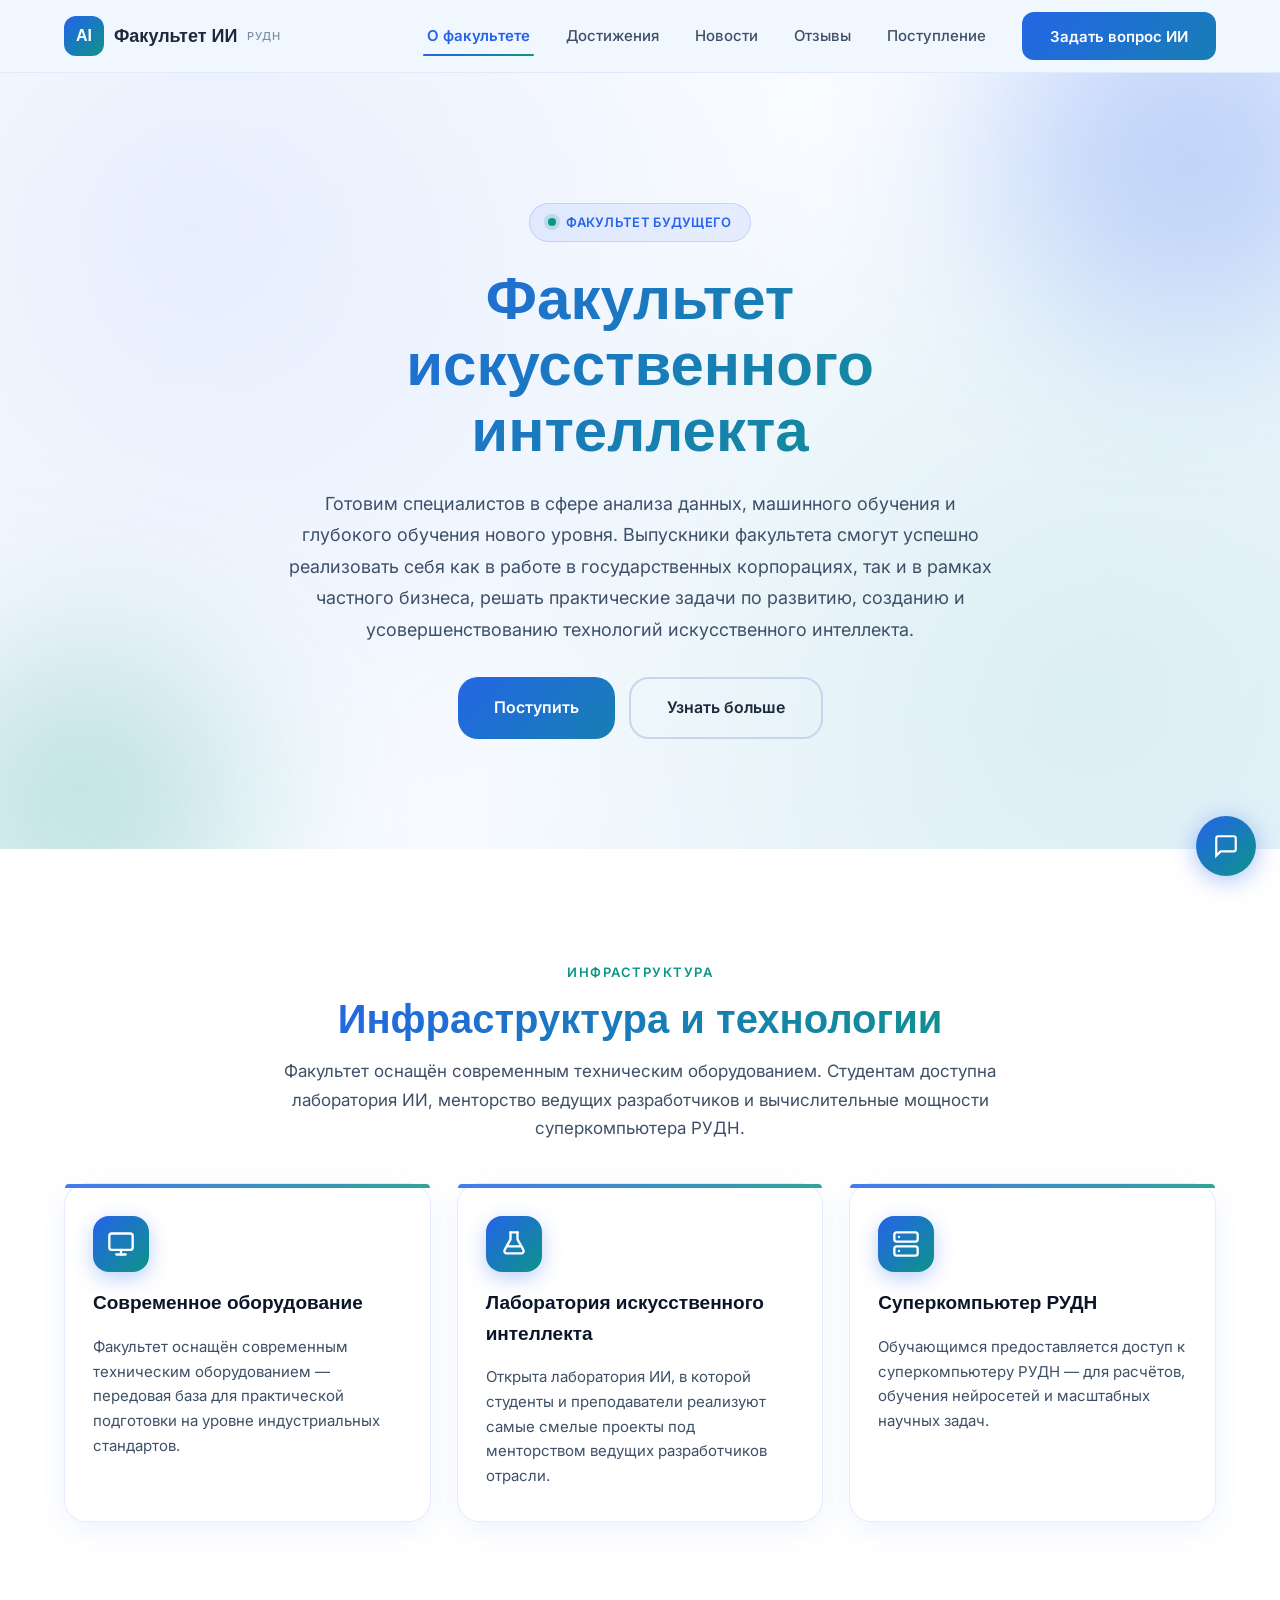
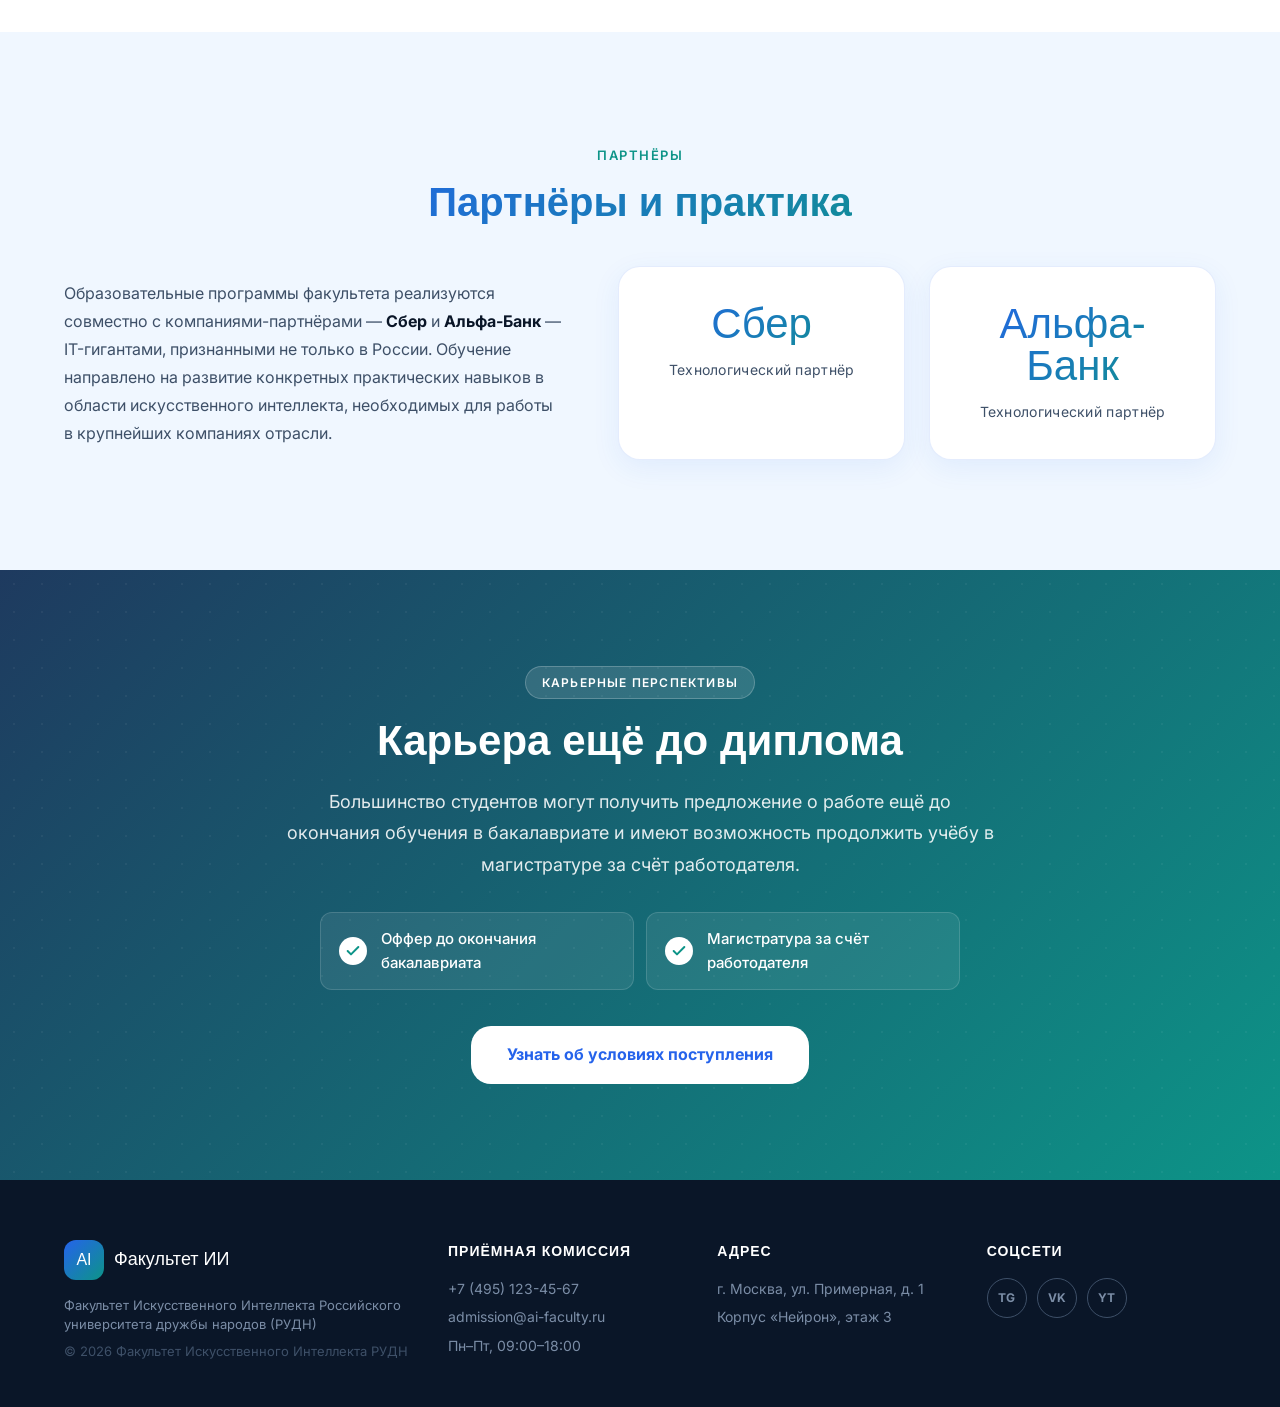
==== about.html @ ecd39c77 "Add news navigation tab and RUDN university branding - Add "Новости" link to desktop nav and mobile " ====
<!DOCTYPE html>
<html lang="ru">
<head>
  <meta charset="UTF-8">
  <meta name="viewport" content="width=device-width, initial-scale=1.0">
  <title>О факультете — Факультет ИИ</title>
  <meta name="description" content="Факультет искусственного интеллекта: анализ данных, машинное обучение, лаборатория ИИ, суперкомпьютер РУДН и партнёры — Сбер, Альфа-Банк.">

  <link rel="preconnect" href="https://fonts.googleapis.com">
  <link rel="preconnect" href="https://fonts.gstatic.com" crossorigin>
  <link href="https://fonts.googleapis.com/css2?family=Inter:wght@400;500;600;700&display=swap" rel="stylesheet">
  <link rel="stylesheet" href="style.css">

  <!--
    ==========================================================
    СТИЛИ СТРАНИЦЫ "О ФАКУЛЬТЕТЕ"
    ----------------------------------------------------------
    Все настройки используют CSS-переменные из :root в style.css,
    поэтому цветовую палитру легко изменить в одном месте.
    Подход — Mobile First: базовые стили под телефон,
    далее наращивание layout через @media (min-width: ...).
    ==========================================================
  -->
  <style>
    /* Локальные переменные страницы (наследуются от глобальных) */
    .about-page {
      --about-radius: 22px;
      --about-card-bg: rgba(255, 255, 255, 0.78);
      --about-card-border: rgba(37, 99, 235, 0.12);
      --about-card-shadow: 0 8px 28px rgba(37, 99, 235, 0.08);
      --about-card-shadow-hover: 0 18px 48px rgba(37, 99, 235, 0.18);
    }

    /* ============== 1. HERO ============== */
    .about-hero {
      position: relative;
      overflow: hidden;
      padding: 72px 0 64px;
      background:
        radial-gradient(circle at 15% 20%, rgba(37, 99, 235, 0.10), transparent 50%),
        radial-gradient(circle at 85% 80%, rgba(13, 148, 136, 0.10), transparent 50%),
        linear-gradient(135deg, var(--white) 0%, var(--gray-50) 100%);
    }

    .about-hero__inner {
      position: relative;
      z-index: 2;
      max-width: 820px;
      margin: 0 auto;
      text-align: center;
    }

    /* Декоративный «бейдж» над заголовком */
    .about-hero__badge {
      display: inline-flex;
      align-items: center;
      gap: 10px;
      padding: 8px 18px;
      margin-bottom: 24px;
      background: rgba(37, 99, 235, 0.08);
      border: 1px solid rgba(37, 99, 235, 0.18);
      border-radius: 999px;
      color: var(--red);
      font-size: 13px;
      font-weight: 600;
      letter-spacing: 0.3px;
      text-transform: uppercase;
    }

    .about-hero__badge::before {
      content: '';
      width: 8px;
      height: 8px;
      border-radius: 50%;
      background: var(--accent-teal);
      box-shadow: 0 0 0 4px rgba(13, 148, 136, 0.18);
      animation: pulse 2.4s ease-in-out infinite;
    }

    @keyframes pulse {
      0%, 100% { transform: scale(1);   opacity: 1;   }
      50%      { transform: scale(0.7); opacity: 0.5; }
    }

    .about-hero__title {
      font-family: var(--font-heading);
      font-size: clamp(32px, 6vw, 60px);
      line-height: 1.1;
      margin-bottom: 24px;
      background: linear-gradient(135deg, var(--red) 0%, var(--accent-teal) 100%);
      -webkit-background-clip: text;
      -webkit-text-fill-color: transparent;
      background-clip: text;
    }

    .about-hero__lead {
      font-size: clamp(15px, 2vw, 18px);
      line-height: 1.75;
      color: var(--gray-600);
      max-width: 720px;
      margin: 0 auto 32px;
    }

    .about-hero__actions {
      display: flex;
      flex-wrap: wrap;
      justify-content: center;
      gap: 14px;
    }

    /* Декоративные «блобы» */
    .about-hero__blob {
      position: absolute;
      border-radius: 50%;
      filter: blur(90px);
      opacity: 0.25;
      pointer-events: none;
      z-index: 1;
    }
    .about-hero__blob--1 {
      width: 380px; height: 380px;
      top: -120px; right: -100px;
      background: var(--red);
      animation: floatBlob 14s ease-in-out infinite;
    }
    .about-hero__blob--2 {
      width: 320px; height: 320px;
      bottom: -120px; left: -80px;
      background: var(--accent-teal);
      animation: floatBlob 18s ease-in-out infinite reverse;
    }

    @keyframes floatBlob {
      0%, 100% { transform: translate(0, 0)     scale(1); }
      50%      { transform: translate(30px, -20px) scale(1.1); }
    }

    /* ============== ОБЩИЕ ЗАГОЛОВКИ СЕКЦИЙ ============== */
    .about-section {
      padding: 64px 0;
    }

    .about-section--alt {
      background: var(--gray-50);
    }

    .about-section__head {
      max-width: 720px;
      margin: 0 auto 40px;
      text-align: center;
    }

    .about-section__eyebrow {
      display: inline-block;
      font-size: 13px;
      font-weight: 600;
      letter-spacing: 1.5px;
      text-transform: uppercase;
      color: var(--accent-teal);
      margin-bottom: 12px;
    }

    .about-section__title {
      font-family: var(--font-heading);
      font-size: clamp(26px, 4vw, 40px);
      line-height: 1.2;
      margin-bottom: 14px;
      background: linear-gradient(135deg, var(--red) 0%, var(--accent-teal) 100%);
      -webkit-background-clip: text;
      -webkit-text-fill-color: transparent;
      background-clip: text;
    }

    .about-section__intro {
      font-size: clamp(15px, 2vw, 17px);
      line-height: 1.7;
      color: var(--gray-600);
    }

    /* ============== 2. ИНФРАСТРУКТУРА И ТЕХНОЛОГИИ ============== */
    .infra-grid {
      display: grid;
      grid-template-columns: 1fr;
      gap: 18px;
    }

    .infra-card {
      position: relative;
      display: flex;
      flex-direction: column;
      gap: 16px;
      padding: 28px 24px;
      background: var(--about-card-bg);
      backdrop-filter: blur(14px);
      -webkit-backdrop-filter: blur(14px);
      border: 1px solid var(--about-card-border);
      border-radius: var(--about-radius);
      box-shadow: var(--about-card-shadow);
      transition: transform var(--transition),
                  box-shadow var(--transition),
                  border-color var(--transition);
    }

    /* Аккуратная градиентная полоса сверху */
    .infra-card::before {
      content: '';
      position: absolute;
      top: 0; left: 0; right: 0;
      height: 4px;
      border-radius: var(--about-radius) var(--about-radius) 0 0;
      background: linear-gradient(90deg, var(--red), var(--accent-teal));
      opacity: 0.85;
    }

    .infra-card:hover {
      transform: translateY(-6px);
      box-shadow: var(--about-card-shadow-hover);
      border-color: rgba(37, 99, 235, 0.25);
    }

    .infra-card__icon {
      width: 56px;
      height: 56px;
      border-radius: 16px;
      background: linear-gradient(135deg, var(--red) 0%, var(--accent-teal) 100%);
      display: inline-flex;
      align-items: center;
      justify-content: center;
      box-shadow: 0 6px 20px rgba(37, 99, 235, 0.3);
    }

    .infra-card__icon svg {
      width: 28px;
      height: 28px;
      stroke: var(--white);
      fill: none;
      stroke-width: 2;
      stroke-linecap: round;
      stroke-linejoin: round;
    }

    .infra-card__title {
      font-family: var(--font-heading);
      font-size: 19px;
      color: var(--black);
      margin: 0;
    }

    .infra-card__text {
      font-size: 15px;
      color: var(--gray-600);
      line-height: 1.65;
      margin: 0;
    }

    /* ============== 3. ПАРТНЁРЫ И ПРАКТИКА ============== */
    .partners-wrap {
      display: grid;
      grid-template-columns: 1fr;
      gap: 28px;
      align-items: stretch;
    }

    .partners-text {
      font-size: 16px;
      line-height: 1.75;
      color: var(--gray-600);
    }

    .partners-text strong {
      color: var(--black);
    }

    .partners-cards {
      display: grid;
      grid-template-columns: 1fr;
      gap: 18px;
    }

    .partner-card {
      position: relative;
      padding: 36px 28px;
      background: var(--white);
      border: 1px solid var(--about-card-border);
      border-radius: var(--about-radius);
      box-shadow: var(--about-card-shadow);
      text-align: center;
      overflow: hidden;
      transition: transform var(--transition),
                  box-shadow var(--transition),
                  border-color var(--transition);
    }

    .partner-card::after {
      content: '';
      position: absolute;
      inset: 0;
      background: linear-gradient(135deg, rgba(37, 99, 235, 0.06), rgba(13, 148, 136, 0.06));
      opacity: 0;
      transition: opacity var(--transition);
      pointer-events: none;
    }

    .partner-card:hover {
      transform: translateY(-6px);
      box-shadow: var(--about-card-shadow-hover);
      border-color: rgba(37, 99, 235, 0.25);
    }

    .partner-card:hover::after {
      opacity: 1;
    }

    .partner-card__logo {
      position: relative;
      z-index: 1;
      font-family: var(--font-heading);
      font-size: clamp(30px, 5vw, 42px);
      line-height: 1;
      margin-bottom: 14px;
      background: linear-gradient(135deg, var(--red) 0%, var(--accent-teal) 100%);
      -webkit-background-clip: text;
      -webkit-text-fill-color: transparent;
      background-clip: text;
    }

    .partner-card__caption {
      position: relative;
      z-index: 1;
      font-size: 14px;
      color: var(--gray-600);
      letter-spacing: 0.3px;
    }

    /* ============== 4. КАРЬЕРНЫЕ ПЕРСПЕКТИВЫ (CTA) ============== */
    .career-cta {
      position: relative;
      padding: 72px 0;
      background: linear-gradient(135deg, #1E3A5F 0%, #0D9488 100%);
      color: var(--white);
      overflow: hidden;
    }

    /* Сетка точек на фоне */
    .career-cta::before {
      content: '';
      position: absolute;
      inset: 0;
      background-image:
        radial-gradient(rgba(255, 255, 255, 0.08) 1.5px, transparent 1.5px);
      background-size: 28px 28px;
      pointer-events: none;
      opacity: 0.6;
    }

    .career-cta__inner {
      position: relative;
      z-index: 1;
      max-width: 760px;
      margin: 0 auto;
      text-align: center;
    }

    .career-cta__eyebrow {
      display: inline-block;
      padding: 6px 16px;
      margin-bottom: 18px;
      background: rgba(255, 255, 255, 0.12);
      border: 1px solid rgba(255, 255, 255, 0.22);
      border-radius: 999px;
      font-size: 12px;
      font-weight: 600;
      letter-spacing: 1.2px;
      text-transform: uppercase;
      color: var(--white);
    }

    .career-cta__title {
      font-family: var(--font-heading);
      font-size: clamp(26px, 4.5vw, 42px);
      line-height: 1.15;
      margin-bottom: 20px;
      color: var(--white);
    }

    .career-cta__text {
      font-size: clamp(15px, 2vw, 18px);
      line-height: 1.75;
      color: rgba(255, 255, 255, 0.88);
      margin-bottom: 32px;
    }

    .career-cta__highlights {
      display: grid;
      grid-template-columns: 1fr;
      gap: 12px;
      margin: 0 auto 36px;
      max-width: 520px;
      text-align: left;
    }

    .career-cta__item {
      display: flex;
      align-items: center;
      gap: 14px;
      padding: 14px 18px;
      background: rgba(255, 255, 255, 0.08);
      border: 1px solid rgba(255, 255, 255, 0.14);
      border-radius: var(--radius-sm);
      transition: background var(--transition), transform var(--transition);
    }

    .career-cta__item:hover {
      background: rgba(255, 255, 255, 0.14);
      transform: translateX(6px);
    }

    .career-cta__check {
      flex-shrink: 0;
      width: 28px;
      height: 28px;
      border-radius: 50%;
      background: var(--white);
      display: inline-flex;
      align-items: center;
      justify-content: center;
    }

    .career-cta__check svg {
      width: 16px;
      height: 16px;
      stroke: var(--accent-teal);
      fill: none;
      stroke-width: 3;
      stroke-linecap: round;
      stroke-linejoin: round;
    }

    .career-cta__item-text {
      font-size: 15px;
      font-weight: 500;
      color: var(--white);
    }

    /* =====================================================
       RESPONSIVE — MOBILE FIRST
       Брейкпоинты: 480 / 768 / 1024 / 1280
       ===================================================== */

    /* ---------- ≥ 480px ---------- */
    @media (min-width: 480px) {
      .about-hero {
        padding: 88px 0 72px;
      }
    }

    /* ---------- ≥ 768px (планшет) ---------- */
    @media (min-width: 768px) {
      .about-hero {
        padding: 110px 0 90px;
      }

      .about-section {
        padding: 88px 0;
      }

      .infra-grid {
        grid-template-columns: repeat(2, 1fr);
        gap: 22px;
      }

      .infra-card {
        padding: 32px 28px;
      }

      .partners-cards {
        grid-template-columns: repeat(2, 1fr);
        gap: 24px;
      }

      .career-cta {
        padding: 96px 0;
      }

      .career-cta__highlights {
        grid-template-columns: 1fr 1fr;
        max-width: 640px;
      }
    }

    /* ---------- ≥ 1024px (десктоп) ---------- */
    @media (min-width: 1024px) {
      .about-hero {
        padding: 130px 0 110px;
      }

      .about-section {
        padding: 110px 0;
      }

      /* На десктопе у инфраструктуры — 3 равные карточки в ряд */
      .infra-grid {
        grid-template-columns: repeat(3, 1fr);
        gap: 26px;
      }

      /* Партнёры: текст слева, карточки справа */
      .partners-wrap {
        grid-template-columns: 1fr 1.2fr;
        gap: 56px;
        align-items: center;
      }
    }
  </style>
</head>

<body class="about-page">

  <!-- ===== HEADER ===== -->
  <header class="header" id="header">
    <div class="container header__inner">
      <a href="index.html" class="header__logo">
        <span class="header__logo-icon">AI</span>
        <span class="header__logo-text">Факультет ИИ</span>
        <span class="header__logo-subtitle">РУДН</span>
      </a>

      <!-- Горизонтальное меню для десктопа (видно при ≥ 1024px) -->
      <nav class="header__nav" aria-label="Основная навигация">
        <ul class="header__nav-list">
          <li><a href="about.html" class="header__nav-link" aria-current="page">О факультете</a></li>
          <li><a href="achievements.html" class="header__nav-link">Достижения</a></li>
          <li><a href="news.html" class="header__nav-link">Новости</a></li>
          <li><a href="reviews.html" class="header__nav-link">Отзывы</a></li>
          <li><a href="admission.html" class="header__nav-link">Поступление</a></li>
        </ul>
      </nav>

      <button class="btn btn--primary header__cta" onclick="openChat()">Задать вопрос ИИ</button>

      <button class="header__burger" id="burger" aria-label="Открыть меню">
        <span></span><span></span><span></span>
      </button>
    </div>
  </header>

  <!-- ===== SIDEBAR ===== -->
  <div class="sidebar-overlay" id="sidebarOverlay"></div>
  <nav class="sidebar" id="sidebar" aria-label="Главное меню">
    <button class="sidebar__close" id="sidebarClose" aria-label="Закрыть меню">&times;</button>
    <ul class="sidebar__menu">
      <li>
        <a href="about.html" class="sidebar__link" aria-current="page">
          <svg class="sidebar__icon" viewBox="0 0 24 24" fill="none" stroke="currentColor" stroke-width="2" stroke-linecap="round" stroke-linejoin="round"><circle cx="12" cy="12" r="10"/><line x1="12" y1="16" x2="12" y2="12"/><line x1="12" y1="8" x2="12.01" y2="8"/></svg>
          О факультете
        </a>
      </li>
      <li>
        <a href="achievements.html" class="sidebar__link">
          <svg class="sidebar__icon" viewBox="0 0 24 24" fill="none" stroke="currentColor" stroke-width="2" stroke-linecap="round" stroke-linejoin="round"><path d="M6 9H4.5a2.5 2.5 0 0 1 0-5C7 4 7 7 7 7"/><path d="M18 9h1.5a2.5 2.5 0 0 0 0-5C17 4 17 7 17 7"/><path d="M4 22h16"/><path d="M10 22V8a5 5 0 0 1 4 0v14"/><path d="M8 9h8l1 13H7z"/></svg>
          Достижения
        </a>
      </li>
      <li>
        <a href="news.html" class="sidebar__link">
          <svg class="sidebar__icon" viewBox="0 0 24 24" fill="none" stroke="currentColor" stroke-width="2" stroke-linecap="round" stroke-linejoin="round"><path d="M4 22h16a2 2 0 0 0 2-2V4a2 2 0 0 0-2-2H8a2 2 0 0 0-2 2v16a2 2 0 0 1-2 2m0 0a2 2 0 0 1-2-2v-9c0-1.1.9-2 2-2h2"/><path d="M18 14h-8"/><path d="M15 18h-5"/><path d="M10 6h8v4h-8z"/></svg>
          Новости
        </a>
      </li>
      <li>
        <a href="reviews.html" class="sidebar__link">
          <svg class="sidebar__icon" viewBox="0 0 24 24" fill="none" stroke="currentColor" stroke-width="2" stroke-linecap="round" stroke-linejoin="round"><path d="M21 15a2 2 0 0 1-2 2H7l-4 4V5a2 2 0 0 1 2-2h14a2 2 0 0 1 2 2z"/></svg>
          Отзывы
        </a>
      </li>
      <li>
        <a href="admission.html" class="sidebar__link">
          <svg class="sidebar__icon" viewBox="0 0 24 24" fill="none" stroke="currentColor" stroke-width="2" stroke-linecap="round" stroke-linejoin="round"><path d="M22 11.08V12a10 10 0 1 1-5.93-9.14"/><polyline points="22 4 12 14.01 9 11.01"/></svg>
          Этапы поступления
        </a>
      </li>
    </ul>
  </nav>

  <main>

    <!-- ============================================== -->
    <!-- 1. HERO — ВВОДНЫЙ БЛОК                          -->
    <!-- ============================================== -->
    <section class="about-hero" aria-labelledby="about-hero-title">
      <span class="about-hero__blob about-hero__blob--1" aria-hidden="true"></span>
      <span class="about-hero__blob about-hero__blob--2" aria-hidden="true"></span>

      <div class="container about-hero__inner">
        <span class="about-hero__badge">Факультет будущего</span>

        <h1 class="about-hero__title" id="about-hero-title">
          Факультет искусственного интеллекта
        </h1>

        <p class="about-hero__lead">
          Готовим специалистов в сфере анализа данных, машинного обучения и
          глубокого обучения нового уровня. Выпускники факультета смогут успешно
          реализовать себя как в работе в государственных корпорациях, так и в
          рамках частного бизнеса, решать практические задачи по развитию,
          созданию и усовершенствованию технологий искусственного интеллекта.
        </p>

        <div class="about-hero__actions">
          <a href="admission.html" class="btn btn--primary btn--lg">Поступить</a>
          <a href="#infrastructure" class="btn btn--outline btn--lg">Узнать больше</a>
        </div>
      </div>
    </section>

    <!-- ============================================== -->
    <!-- 2. ИНФРАСТРУКТУРА И ТЕХНОЛОГИИ                  -->
    <!-- ============================================== -->
    <section class="about-section" id="infrastructure" aria-labelledby="infra-title">
      <div class="container">

        <header class="about-section__head">
          <span class="about-section__eyebrow">Инфраструктура</span>
          <h2 class="about-section__title" id="infra-title">
            Инфраструктура и технологии
          </h2>
          <p class="about-section__intro">
            Факультет оснащён современным техническим оборудованием.
            Студентам доступна лаборатория ИИ, менторство ведущих
            разработчиков и вычислительные мощности суперкомпьютера РУДН.
          </p>
        </header>

        <div class="infra-grid">

          <!-- Карточка 1 — Современное оборудование -->
          <article class="infra-card">
            <div class="infra-card__icon" aria-hidden="true">
              <svg viewBox="0 0 24 24">
                <rect x="2" y="3" width="20" height="14" rx="2" ry="2"/>
                <line x1="8" y1="21" x2="16" y2="21"/>
                <line x1="12" y1="17" x2="12" y2="21"/>
              </svg>
            </div>
            <h3 class="infra-card__title">Современное оборудование</h3>
            <p class="infra-card__text">
              Факультет оснащён современным техническим оборудованием —
              передовая база для практической подготовки на уровне
              индустриальных стандартов.
            </p>
          </article>

          <!-- Карточка 2 — Лаборатория ИИ -->
          <article class="infra-card">
            <div class="infra-card__icon" aria-hidden="true">
              <svg viewBox="0 0 24 24">
                <path d="M9 2v6l-5 9a2 2 0 0 0 2 3h12a2 2 0 0 0 2-3l-5-9V2"/>
                <line x1="9" y1="2" x2="15" y2="2"/>
                <line x1="7" y1="14" x2="17" y2="14"/>
              </svg>
            </div>
            <h3 class="infra-card__title">Лаборатория искусственного интеллекта</h3>
            <p class="infra-card__text">
              Открыта лаборатория ИИ, в которой студенты и преподаватели
              реализуют самые смелые проекты под менторством ведущих
              разработчиков отрасли.
            </p>
          </article>

          <!-- Карточка 3 — Суперкомпьютер РУДН -->
          <article class="infra-card">
            <div class="infra-card__icon" aria-hidden="true">
              <svg viewBox="0 0 24 24">
                <rect x="2" y="2" width="20" height="8" rx="2"/>
                <rect x="2" y="14" width="20" height="8" rx="2"/>
                <line x1="6" y1="6" x2="6.01" y2="6"/>
                <line x1="6" y1="18" x2="6.01" y2="18"/>
              </svg>
            </div>
            <h3 class="infra-card__title">Суперкомпьютер РУДН</h3>
            <p class="infra-card__text">
              Обучающимся предоставляется доступ к суперкомпьютеру РУДН — для
              расчётов, обучения нейросетей и масштабных научных задач.
            </p>
          </article>

        </div>
      </div>
    </section>

    <!-- ============================================== -->
    <!-- 3. ПАРТНЁРЫ И ПРАКТИКА                          -->
    <!-- ============================================== -->
    <section class="about-section about-section--alt" aria-labelledby="partners-title">
      <div class="container">

        <header class="about-section__head">
          <span class="about-section__eyebrow">Партнёры</span>
          <h2 class="about-section__title" id="partners-title">
            Партнёры и практика
          </h2>
        </header>

        <div class="partners-wrap">

          <div class="partners-text">
            <p>
              Образовательные программы факультета реализуются совместно с
              компаниями-партнёрами — <strong>Сбер</strong> и
              <strong>Альфа-Банк</strong> — IT-гигантами, признанными не только
              в России. Обучение направлено на развитие конкретных практических
              навыков в области искусственного интеллекта, необходимых для
              работы в крупнейших компаниях отрасли.
            </p>
          </div>

          <div class="partners-cards">

            <!-- Сбер -->
            <article class="partner-card">
              <div class="partner-card__logo">Сбер</div>
              <div class="partner-card__caption">Технологический партнёр</div>
            </article>

            <!-- Альфа-Банк -->
            <article class="partner-card">
              <div class="partner-card__logo">Альфа-Банк</div>
              <div class="partner-card__caption">Технологический партнёр</div>
            </article>

          </div>
        </div>
      </div>
    </section>

    <!-- ============================================== -->
    <!-- 4. КАРЬЕРНЫЕ ПЕРСПЕКТИВЫ (CTA)                  -->
    <!-- ============================================== -->
    <section class="career-cta" aria-labelledby="career-title">
      <div class="container career-cta__inner">

        <span class="career-cta__eyebrow">Карьерные перспективы</span>

        <h2 class="career-cta__title" id="career-title">
          Карьера ещё до диплома
        </h2>

        <p class="career-cta__text">
          Большинство студентов могут получить предложение о работе ещё до
          окончания обучения в бакалавриате и имеют возможность продолжить
          учёбу в магистратуре за счёт работодателя.
        </p>

        <ul class="career-cta__highlights" role="list">
          <li class="career-cta__item">
            <span class="career-cta__check" aria-hidden="true">
              <svg viewBox="0 0 24 24"><polyline points="20 6 9 17 4 12"/></svg>
            </span>
            <span class="career-cta__item-text">Оффер до окончания бакалавриата</span>
          </li>
          <li class="career-cta__item">
            <span class="career-cta__check" aria-hidden="true">
              <svg viewBox="0 0 24 24"><polyline points="20 6 9 17 4 12"/></svg>
            </span>
            <span class="career-cta__item-text">Магистратура за счёт работодателя</span>
          </li>
        </ul>

        <a href="admission.html" class="btn btn--white btn--lg">Узнать об условиях поступления</a>
      </div>
    </section>

  </main>

  <!-- ===== FOOTER ===== -->
  <footer class="footer">
    <div class="container footer__inner">
      <div class="footer__col">
        <div class="footer__brand">
          <span class="header__logo-icon">AI</span>
          <span class="header__logo-text">Факультет ИИ</span>
        </div>
        <p class="footer__university">Факультет Искусственного Интеллекта Российского университета дружбы народов (РУДН)</p>
        <p class="footer__copy">&copy; 2026 Факультет Искусственного Интеллекта РУДН</p>
      </div>

      <div class="footer__col">
        <h4 class="footer__heading">Приёмная комиссия</h4>
        <p>+7 (495) 123-45-67</p>
        <p>admission@ai-faculty.ru</p>
        <p>Пн–Пт, 09:00–18:00</p>
      </div>

      <div class="footer__col">
        <h4 class="footer__heading">Адрес</h4>
        <p>г. Москва, ул. Примерная, д. 1</p>
        <p>Корпус «Нейрон», этаж 3</p>
      </div>

      <div class="footer__col">
        <h4 class="footer__heading">Соцсети</h4>
        <div class="footer__socials">
          <a href="#" class="footer__social" aria-label="Telegram">TG</a>
          <a href="#" class="footer__social" aria-label="VKontakte">VK</a>
          <a href="#" class="footer__social" aria-label="YouTube">YT</a>
        </div>
      </div>
    </div>
  </footer>

  <!-- ===== CHAT WIDGET ===== -->
  <div class="chat-widget" id="chatWidget">
    <button class="chat-widget__toggle" id="chatToggle" aria-label="Открыть чат с ИИ-помощником">
      <svg class="chat-widget__icon" viewBox="0 0 24 24" fill="none" stroke="currentColor" stroke-width="2">
        <path d="M21 15a2 2 0 0 1-2 2H7l-4 4V5a2 2 0 0 1 2-2h14a2 2 0 0 1 2 2z"/>
      </svg>
      <svg class="chat-widget__close-icon" viewBox="0 0 24 24" fill="none" stroke="currentColor" stroke-width="2">
        <line x1="18" y1="6" x2="6" y2="18"/><line x1="6" y1="6" x2="18" y2="18"/>
      </svg>
    </button>

    <div class="chat-widget__window" id="chatWindow">
      <div class="chat-widget__header">
        <div class="chat-widget__status"></div>
        <span>Алиса — твой ИИ-помощник</span>
        <button class="chat-widget__close-btn" onclick="closeChat()" aria-label="Закрыть чат">&times;</button>
      </div>
      <div class="chat-widget__messages" id="chatMessages">
        <div class="chat-widget__msg chat-widget__msg--bot">
          Привет! 👋 Я Алиса, виртуальный помощник факультета ИИ.
          Задай мне любой вопрос о поступлении, программах или студенческой жизни!
        </div>
      </div>
      <div class="chat-widget__input-area">
        <input type="text" id="chatInput" class="chat-widget__input" placeholder="Напиши сообщение...">
        <button class="chat-widget__send" id="chatSend" aria-label="Отправить">
          <svg viewBox="0 0 24 24" fill="currentColor" width="20" height="20">
            <path d="M2.01 21L23 12 2.01 3 2 10l15 2-15 2z"/>
          </svg>
        </button>
      </div>
    </div>
  </div>

  <script src="script.js"></script>
</body>
</html>
---- style.css ----
/* ===== FONTS ===== */
@font-face {
  font-family: 'Actay Wide Bd';
  src: local('Actay Wide Bd'), local('ActayWide-Bold');
  font-weight: 700;
  font-style: normal;
  font-display: swap;
}

/* ===== VARIABLES ===== */
:root {
  --red: #2563EB;
  --red-dark: #1D4ED8;
  --red-light: #3B82F6;
  --accent-teal: #0D9488;
  --accent-teal-light: #14B8A6;
  --white: #FFFFFF;
  --gray-50: #F0F7FF;
  --gray-100: #E0EAFF;
  --gray-200: #C7D5ED;
  --gray-400: #7B8DA6;
  --gray-600: #3E5068;
  --gray-800: #1E293B;
  --black: #0A1628;

  --font-heading: 'Actay Wide Bd', 'Arial Black', sans-serif;
  --font-body: 'Inter', system-ui, -apple-system, sans-serif;

  --radius: 20px;
  --radius-sm: 12px;
  --shadow: 0 4px 24px rgba(37, 99, 235, 0.10);
  --shadow-lg: 0 12px 48px rgba(37, 99, 235, 0.15);
  --transition: 0.3s cubic-bezier(0.25, 0.46, 0.45, 0.94);
}

/* ===== RESET ===== */
*, *::before, *::after {
  margin: 0;
  padding: 0;
  box-sizing: border-box;
}

html {
  scroll-behavior: smooth;
  scroll-padding-top: 80px;
}

body {
  font-family: var(--font-body);
  font-size: 16px;
  line-height: 1.6;
  color: var(--gray-800);
  background: var(--white);
  -webkit-font-smoothing: antialiased;
}

a {
  text-decoration: none;
  color: inherit;
}

img {
  max-width: 100%;
  display: block;
}

button {
  cursor: pointer;
  border: none;
  background: none;
  font-family: inherit;
}

/* ===== CONTAINER =====
   Mobile-first: компактные отступы на телефоне,
   расширяются на больших экранах через медиа-запросы ниже */
.container {
  width: 100%;
  max-width: 1200px;
  margin: 0 auto;
  padding: 0 16px;
}

/* ===== BUTTONS =====
   Минимальная высота 48px для удобного нажатия пальцем
   (рекомендация WCAG/Material — touch target ≥ 44–48px) */
.btn {
  display: inline-flex;
  align-items: center;
  justify-content: center;
  font-family: var(--font-body);
  font-weight: 600;
  border-radius: var(--radius-sm);
  transition: var(--transition);
  white-space: nowrap;
  min-height: 48px;
  -webkit-tap-highlight-color: transparent;
}

.btn--primary {
  background: linear-gradient(135deg, var(--red) 0%, var(--accent-teal) 100%);
  color: var(--white);
  padding: 12px 28px;
  font-size: 15px;
  background-size: 200% 200%;
  background-position: 0% 50%;
}

.btn--primary:hover {
  background-position: 100% 50%;
  transform: translateY(-2px) scale(1.03);
  box-shadow: 0 6px 28px rgba(37, 99, 235, 0.45);
}

.btn--outline {
  background: transparent;
  color: var(--gray-800);
  border: 2px solid var(--gray-200);
  padding: 10px 28px;
  font-size: 15px;
}

.btn--outline:hover {
  border-color: var(--red);
  color: var(--red);
  transform: translateY(-2px) scale(1.03);
  box-shadow: 0 4px 20px rgba(37, 99, 235, 0.15);
}

.btn--white {
  background: var(--white);
  color: var(--red);
  padding: 12px 28px;
  font-size: 15px;
  font-weight: 700;
}

.btn--white:hover {
  transform: translateY(-2px) scale(1.05);
  box-shadow: 0 6px 28px rgba(255, 255, 255, 0.4);
}

.btn--lg {
  padding: 16px 36px;
  font-size: 16px;
  border-radius: var(--radius);
}

.btn--sm {
  padding: 10px 20px;
  font-size: 14px;
}

/* ===== HEADER ===== */
.header {
  position: sticky;
  top: 0;
  z-index: 1000;
  background: rgba(240, 247, 255, 0.95);
  backdrop-filter: blur(12px);
  border-bottom: 1px solid var(--gray-100);
}

.header__inner {
  display: flex;
  align-items: center;
  justify-content: space-between;
  height: 72px;
}

.header__logo {
  display: flex;
  align-items: center;
  gap: 10px;
  font-weight: 700;
  flex-shrink: 0;
}

.header__logo-icon {
  display: flex;
  align-items: center;
  justify-content: center;
  width: 40px;
  height: 40px;
  background: linear-gradient(135deg, var(--red) 0%, var(--accent-teal) 100%);
  color: var(--white);
  font-family: var(--font-heading);
  font-size: 16px;
  border-radius: var(--radius-sm);
}

.header__logo-text {
  font-family: var(--font-heading);
  font-size: 18px;
  color: var(--gray-800);
}

.header__logo-subtitle {
  font-size: 11px;
  font-weight: 500;
  color: var(--gray-400);
  letter-spacing: 0.5px;
  line-height: 1;
}

/* ===== HEADER NAV (горизонтальное меню для десктопа) =====
   На мобиле скрыто (показываем бургер).
   На десктопе появляется в строке через @media (min-width: 1024px) ниже */
.header__nav {
  display: none;
}

.header__nav-list {
  display: flex;
  align-items: center;
  gap: 28px;
  list-style: none;
}

.header__nav-link {
  position: relative;
  display: inline-flex;
  align-items: center;
  padding: 8px 4px;
  font-size: 15px;
  font-weight: 500;
  color: var(--gray-600);
  transition: color var(--transition);
}

/* Подчёркивание-индикатор */
.header__nav-link::after {
  content: '';
  position: absolute;
  left: 0;
  right: 0;
  bottom: 0;
  height: 2px;
  border-radius: 2px;
  background: linear-gradient(90deg, var(--red), var(--accent-teal));
  transform: scaleX(0);
  transform-origin: left;
  transition: transform var(--transition);
}

.header__nav-link:hover {
  color: var(--red);
}

.header__nav-link:hover::after,
.header__nav-link[aria-current="page"]::after {
  transform: scaleX(1);
}

.header__nav-link[aria-current="page"] {
  color: var(--red);
  font-weight: 600;
}

/* Бургер: 44×44 для удобного нажатия пальцем (только на мобиле/планшете) */
.header__burger {
  display: flex;
  flex-direction: column;
  justify-content: center;
  gap: 5px;
  width: 44px;
  height: 44px;
  padding: 10px 8px;
  order: 10;
}

.header__burger span {
  display: block;
  height: 2px;
  background: var(--gray-800);
  border-radius: 2px;
  transition: var(--transition);
}

.header__burger.is-active span:nth-child(1) {
  transform: rotate(45deg) translate(5px, 5px);
}

.header__burger.is-active span:nth-child(2) {
  opacity: 0;
}

.header__burger.is-active span:nth-child(3) {
  transform: rotate(-45deg) translate(5px, -5px);
}

/* ===== SIDEBAR ===== */
.sidebar-overlay {
  position: fixed;
  inset: 0;
  background: rgba(10, 22, 40, 0.6);
  z-index: 1100;
  opacity: 0;
  visibility: hidden;
  transition: opacity 0.3s ease, visibility 0.3s ease;
}

.sidebar-overlay.is-visible {
  opacity: 1;
  visibility: visible;
}

.sidebar {
  position: fixed;
  top: 0;
  left: 0;
  /* На мобильных — почти на всю ширину, но не больше 320px */
  width: min(85vw, 320px);
  height: 100%;
  background: rgba(10, 22, 40, 0.95);
  backdrop-filter: blur(20px);
  -webkit-backdrop-filter: blur(20px);
  z-index: 1200;
  transform: translateX(-100%);
  transition: transform 0.3s ease;
  display: flex;
  flex-direction: column;
  padding: 32px 24px;
}

.sidebar.is-open {
  transform: translateX(0);
}

.sidebar__close {
  align-self: flex-end;
  color: var(--gray-400);
  font-size: 32px;
  line-height: 1;
  transition: var(--transition);
  margin-bottom: 40px;
}

.sidebar__close:hover {
  color: var(--white);
}

.sidebar__menu {
  list-style: none;
  display: flex;
  flex-direction: column;
  gap: 8px;
}

.sidebar__link {
  display: flex;
  align-items: center;
  gap: 14px;
  padding: 14px 18px;
  border-radius: var(--radius-sm);
  color: var(--gray-200);
  font-size: 16px;
  font-weight: 500;
  transition: var(--transition);
  position: relative;
}

.sidebar__link::after {
  content: '';
  position: absolute;
  bottom: 0;
  left: 18px;
  right: 18px;
  height: 2px;
  background: var(--accent-teal);
  transform: scaleX(0);
  transition: transform 0.3s ease;
}

.sidebar__link:hover {
  color: var(--accent-teal-light);
  background: rgba(13, 148, 136, 0.1);
  box-shadow: 0 0 20px rgba(13, 148, 136, 0.08);
}

.sidebar__link:hover::after {
  transform: scaleX(1);
}

.sidebar__link:hover .sidebar__icon {
  stroke: var(--accent-teal-light);
}

.sidebar__icon {
  width: 22px;
  height: 22px;
  flex-shrink: 0;
  stroke: var(--gray-400);
  transition: var(--transition);
}

/* ===== HERO =====
   Mobile-first: компактный hero на телефоне,
   увеличиваем отступы на больших экранах */
.hero {
  position: relative;
  padding: 64px 0 56px;
  overflow: hidden;
  background: linear-gradient(135deg, var(--white) 0%, var(--gray-50) 50%, rgba(13, 148, 136, 0.05) 100%);
}

.hero__inner {
  position: relative;
  z-index: 1;
  text-align: center;
  max-width: 800px;
  margin: 0 auto;
}

.hero__title {
  font-family: var(--font-heading);
  font-size: clamp(40px, 7vw, 72px);
  line-height: 1.1;
  margin-bottom: 24px;
  background: linear-gradient(135deg, var(--red) 0%, var(--accent-teal) 100%);
  -webkit-background-clip: text;
  -webkit-text-fill-color: transparent;
  background-clip: text;
}

/* Animated gradient blobs */
.hero__blob {
  position: absolute;
  border-radius: 50%;
  filter: blur(80px);
  opacity: 0.18;
  pointer-events: none;
}

.hero__blob--1 {
  width: 500px;
  height: 500px;
  background: var(--red);
  top: -150px;
  right: -100px;
  animation: blobMove1 12s ease-in-out infinite;
}

.hero__blob--2 {
  width: 400px;
  height: 400px;
  background: var(--accent-teal);
  bottom: -120px;
  left: -100px;
  animation: blobMove2 10s ease-in-out infinite;
}

.hero__blob--3 {
  width: 300px;
  height: 300px;
  background: linear-gradient(135deg, var(--red-light), var(--accent-teal-light));
  top: 40%;
  left: 50%;
  transform: translate(-50%, -50%);
  animation: blobMove3 14s ease-in-out infinite;
}

@keyframes blobMove1 {
  0%, 100% { transform: translate(0, 0) scale(1); }
  33% { transform: translate(-40px, 30px) scale(1.1); }
  66% { transform: translate(20px, -20px) scale(0.95); }
}

@keyframes blobMove2 {
  0%, 100% { transform: translate(0, 0) scale(1); }
  33% { transform: translate(30px, -40px) scale(1.05); }
  66% { transform: translate(-20px, 20px) scale(1.1); }
}

@keyframes blobMove3 {
  0%, 100% { transform: translate(-50%, -50%) scale(1); }
  50% { transform: translate(-40%, -60%) scale(1.15); }
}

.hero__subtitle {
  font-size: clamp(16px, 2.5vw, 20px);
  color: var(--gray-600);
  max-width: 560px;
  margin: 0 auto 40px;
  line-height: 1.7;
}

.hero__actions {
  display: flex;
  gap: 16px;
  justify-content: center;
  flex-wrap: wrap;
}

/* Hero decorative circles */
.hero__decoration {
  position: absolute;
  top: 0;
  left: 0;
  width: 100%;
  height: 100%;
  pointer-events: none;
}

.hero__circle {
  position: absolute;
  border-radius: 50%;
  opacity: 0.07;
}

.hero__circle--1 {
  width: 400px;
  height: 400px;
  background: var(--red);
  top: -100px;
  right: -100px;
}

.hero__circle--2 {
  width: 250px;
  height: 250px;
  background: var(--accent-teal);
  bottom: -50px;
  left: -80px;
}

.hero__circle--3 {
  width: 150px;
  height: 150px;
  border: 3px solid var(--accent-teal-light);
  top: 50%;
  left: 10%;
  animation: float 6s ease-in-out infinite;
}

@keyframes float {
  0%, 100% { transform: translateY(0); }
  50% { transform: translateY(-20px); }
}

/* ===== SECTIONS =====
   Mobile-first: умеренные отступы, увеличиваем на десктопе */
.section {
  padding: 56px 0;
}

.section__title {
  font-family: var(--font-heading);
  font-size: clamp(28px, 4vw, 42px);
  text-align: center;
  margin-bottom: 12px;
  background: linear-gradient(135deg, var(--red) 0%, var(--accent-teal) 100%);
  -webkit-background-clip: text;
  -webkit-text-fill-color: transparent;
  background-clip: text;
}

.section__title--light {
  background: none;
  -webkit-background-clip: unset;
  -webkit-text-fill-color: var(--white);
  background-clip: unset;
  color: var(--white);
}

.section__subtitle {
  text-align: center;
  color: var(--gray-400);
  font-size: 18px;
  margin-bottom: 56px;
}

.section__subtitle--light {
  color: rgba(255, 255, 255, 0.75);
}

/* ===== CARDS (Achievements) =====
   Mobile-first: одна колонка по умолчанию,
   расширяется до 2 → 4 колонок на больших экранах */
.cards {
  display: grid;
  grid-template-columns: 1fr;
  gap: 16px;
}

.card {
  background: rgba(255, 255, 255, 0.6);
  backdrop-filter: blur(16px);
  -webkit-backdrop-filter: blur(16px);
  border: 1px solid rgba(255, 255, 255, 0.7);
  border-radius: var(--radius);
  padding: 36px 28px;
  text-align: center;
  transition: var(--transition);
  box-shadow: 0 4px 24px rgba(37, 99, 235, 0.06);
}

.card:hover {
  transform: translateY(-8px) scale(1.02);
  box-shadow: 0 16px 48px rgba(37, 99, 235, 0.18);
  border-color: rgba(37, 99, 235, 0.2);
}

.card__icon {
  font-size: 36px;
  margin-bottom: 16px;
}

.card__number {
  font-family: var(--font-heading);
  font-size: 36px;
  margin-bottom: 8px;
}

.card__text {
  font-size: 15px;
  color: var(--gray-600);
  line-height: 1.5;
}

/* ===== CARDS (Programs) =====
   Mobile-first: 1 колонка → 2 → 3 на планшете и десктопе */
.programs {
  background: var(--gray-50);
}

.cards--programs {
  grid-template-columns: 1fr;
}

.card--program {
  text-align: left;
  display: flex;
  flex-direction: column;
  gap: 16px;
  padding: 32px;
}

.card__badge {
  display: inline-block;
  background: rgba(37, 99, 235, 0.08);
  color: var(--red);
  font-size: 13px;
  font-weight: 600;
  padding: 4px 12px;
  border-radius: 20px;
  width: fit-content;
}

.card__heading {
  font-family: var(--font-heading);
  font-size: 20px;
  line-height: 1.3;
  color: var(--black);
}

.card__desc {
  font-size: 15px;
  color: var(--gray-600);
  line-height: 1.6;
  flex-grow: 1;
}

/* ===== REVIEWS =====
   Mobile-first: одна колонка → 2 → 3 на больших экранах */
.reviews__grid {
  display: grid;
  grid-template-columns: 1fr;
  gap: 16px;
}

.review {
  background: rgba(255, 255, 255, 0.6);
  backdrop-filter: blur(16px);
  -webkit-backdrop-filter: blur(16px);
  border: 1px solid rgba(255, 255, 255, 0.7);
  border-radius: var(--radius);
  padding: 32px;
  transition: var(--transition);
  box-shadow: 0 4px 24px rgba(37, 99, 235, 0.06);
}

.review:hover {
  box-shadow: 0 12px 40px rgba(37, 99, 235, 0.15);
  border-color: rgba(37, 99, 235, 0.2);
  transform: translateY(-4px);
}

.review__header {
  display: flex;
  align-items: center;
  gap: 14px;
  margin-bottom: 20px;
}

.review__avatar {
  width: 48px;
  height: 48px;
  border-radius: 50%;
  background: linear-gradient(135deg, var(--red) 0%, var(--accent-teal) 100%);
  color: var(--white);
  font-family: var(--font-heading);
  font-size: 16px;
  display: flex;
  align-items: center;
  justify-content: center;
  flex-shrink: 0;
}

.review__name {
  font-weight: 600;
  font-size: 16px;
  color: var(--black);
}

.review__role {
  font-size: 13px;
  color: var(--gray-400);
}

.review__text {
  font-size: 15px;
  color: var(--gray-600);
  line-height: 1.7;
  font-style: italic;
}

/* ===== APPLY CTA ===== */
.apply {
  background: linear-gradient(135deg, #1E3A5F, #0D9488);
  text-align: center;
}

.apply__inner {
  max-width: 640px;
  margin: 0 auto;
}

/* ===== FOOTER ===== */
.footer {
  background: var(--black);
  color: var(--gray-400);
  padding: 60px 0 40px;
  font-size: 14px;
}

/* Mobile-first: одна колонка, потом 2, потом 4 */
.footer__inner {
  display: grid;
  grid-template-columns: 1fr;
  gap: 32px;
}

.footer__brand {
  display: flex;
  align-items: center;
  gap: 10px;
  margin-bottom: 16px;
}

.footer__brand .header__logo-text {
  color: var(--white);
}

.footer__heading {
  font-family: var(--font-heading);
  font-size: 14px;
  color: var(--white);
  margin-bottom: 16px;
  text-transform: uppercase;
  letter-spacing: 1px;
}

.footer__col p {
  margin-bottom: 6px;
}

.footer__university {
  font-size: 13px;
  color: var(--gray-400);
  line-height: 1.5;
  margin-bottom: 8px;
}

.footer__copy {
  color: var(--gray-600);
  font-size: 13px;
}

.footer__socials {
  display: flex;
  gap: 10px;
}

.footer__social {
  width: 40px;
  height: 40px;
  border-radius: 50%;
  border: 1px solid var(--gray-600);
  display: flex;
  align-items: center;
  justify-content: center;
  font-size: 12px;
  font-weight: 700;
  color: var(--gray-400);
  transition: var(--transition);
}

.footer__social:hover {
  background: linear-gradient(135deg, var(--red), var(--accent-teal));
  border-color: transparent;
  color: var(--white);
  box-shadow: 0 4px 16px rgba(37, 99, 235, 0.35);
  transform: translateY(-2px);
}

/* ===== STUB PAGES ===== */
.stub-page {
  min-height: calc(100vh - 72px);
  display: flex;
  align-items: center;
  justify-content: center;
}

.stub-page__inner {
  text-align: center;
}

.stub-page__inner .btn {
  margin-top: 8px;
}

/* ===== SCROLL ANIMATIONS ===== */
.fade-up {
  opacity: 0;
  transform: translateY(40px);
  transition: opacity 0.7s ease, transform 0.7s ease;
}

.fade-up.is-visible {
  opacity: 1;
  transform: translateY(0);
}

/* Stagger delay for grid children */
.fade-up-delay-1 { transition-delay: 0.1s; }
.fade-up-delay-2 { transition-delay: 0.2s; }
.fade-up-delay-3 { transition-delay: 0.3s; }
.fade-up-delay-4 { transition-delay: 0.4s; }

/* ===== GRADIENT HEADING UTILITY ===== */
.card__number {
  background: linear-gradient(135deg, var(--red) 0%, var(--accent-teal) 100%);
  -webkit-background-clip: text;
  -webkit-text-fill-color: transparent;
  background-clip: text;
}

/* ===== CHAT WIDGET ===== */
.chat-widget {
  position: fixed;
  bottom: 24px;
  right: 24px;
  z-index: 9999;
}

.chat-widget__toggle {
  width: 60px;
  height: 60px;
  border-radius: 50%;
  background: linear-gradient(135deg, var(--red) 0%, var(--accent-teal) 100%);
  color: var(--white);
  display: flex;
  align-items: center;
  justify-content: center;
  box-shadow: 0 4px 24px rgba(37, 99, 235, 0.4);
  transition: var(--transition);
}

.chat-widget__toggle:hover {
  transform: scale(1.1);
  box-shadow: 0 8px 32px rgba(37, 99, 235, 0.55), 0 0 16px rgba(13, 148, 136, 0.3);
}

.chat-widget__icon,
.chat-widget__close-icon {
  width: 26px;
  height: 26px;
}

.chat-widget__close-icon {
  display: none;
}

.chat-widget.is-open .chat-widget__icon {
  display: none;
}

.chat-widget.is-open .chat-widget__close-icon {
  display: block;
}

.chat-widget__window {
  position: absolute;
  bottom: 76px;
  right: 0;
  width: 370px;
  height: 480px;
  background: rgba(255, 255, 255, 0.85);
  backdrop-filter: blur(20px);
  -webkit-backdrop-filter: blur(20px);
  border: 1px solid rgba(255, 255, 255, 0.7);
  border-radius: var(--radius);
  box-shadow: 0 16px 48px rgba(37, 99, 235, 0.18);
  display: flex;
  flex-direction: column;
  overflow: hidden;
  opacity: 0;
  visibility: hidden;
  transform: translateY(16px) scale(0.95);
  transition: var(--transition);
}

.chat-widget.is-open .chat-widget__window {
  opacity: 1;
  visibility: visible;
  transform: translateY(0) scale(1);
}

.chat-widget__header {
  background: linear-gradient(135deg, #1E3A5F, #0D9488);
  color: var(--white);
  padding: 16px 20px;
  font-weight: 600;
  font-size: 15px;
  display: flex;
  align-items: center;
  gap: 10px;
}

.chat-widget__status {
  width: 10px;
  height: 10px;
  border-radius: 50%;
  background: #4ADE80;
  flex-shrink: 0;
}

.chat-widget__close-btn {
  margin-left: auto;
  color: var(--white);
  font-size: 22px;
  line-height: 1;
  opacity: 0.8;
}

.chat-widget__close-btn:hover {
  opacity: 1;
}

.chat-widget__messages {
  flex-grow: 1;
  padding: 20px;
  overflow-y: auto;
  display: flex;
  flex-direction: column;
  gap: 12px;
}

.chat-widget__msg {
  max-width: 85%;
  padding: 12px 16px;
  border-radius: 12px;
  font-size: 14px;
  line-height: 1.5;
}

.chat-widget__msg--bot {
  background: var(--gray-100);
  color: var(--gray-800);
  align-self: flex-start;
  border-bottom-left-radius: 4px;
}

.chat-widget__msg--user {
  background: var(--red);
  color: var(--white);
  align-self: flex-end;
  border-bottom-right-radius: 4px;
}

.chat-widget__input-area {
  display: flex;
  padding: 12px 16px;
  border-top: 1px solid var(--gray-100);
  gap: 8px;
}

.chat-widget__input {
  flex-grow: 1;
  border: 1px solid var(--gray-200);
  border-radius: var(--radius-sm);
  padding: 10px 14px;
  font-size: 14px;
  font-family: var(--font-body);
  outline: none;
  transition: var(--transition);
}

.chat-widget__input:focus {
  border-color: var(--red);
}

.chat-widget__send {
  width: 42px;
  height: 42px;
  border-radius: var(--radius-sm);
  background: linear-gradient(135deg, var(--red) 0%, var(--accent-teal) 100%);
  color: var(--white);
  display: flex;
  align-items: center;
  justify-content: center;
  flex-shrink: 0;
  transition: var(--transition);
}

.chat-widget__send:hover {
  box-shadow: 0 4px 16px rgba(37, 99, 235, 0.35);
  transform: scale(1.05);
}

.chat-widget__send svg {
  width: 18px;
  height: 18px;
}

/* =====================================================================
   RESPONSIVE — MOBILE-FIRST
   ---------------------------------------------------------------------
   Базовые стили выше уже заточены под мобильные устройства.
   Здесь мы наращиваем layout/отступы по мере роста экрана.

   Брейкпоинты:
   - sm:  ≥  480px  — крупные смартфоны (landscape)
   - md:  ≥  768px  — планшеты
   - lg:  ≥ 1024px  — ноутбуки и десктопы
   - xl:  ≥ 1280px  — широкие десктопы
   ===================================================================== */

/* ---------- ≥ 480px : крупные смартфоны ---------- */
@media (min-width: 480px) {
  .container {
    padding: 0 20px;
  }

  /* На широких смартфонах уже можно показать 2 колонки достижений */
  .cards {
    grid-template-columns: repeat(2, 1fr);
    gap: 18px;
  }
}

/* ---------- ≥ 768px : планшеты ---------- */
@media (min-width: 768px) {
  .container {
    padding: 0 24px;
  }

  /* Hero и секции получают больше «воздуха» */
  .hero {
    padding: 96px 0 80px;
  }

  .section {
    padding: 80px 0;
  }

  /* Программы выходят в 2 колонки */
  .cards--programs {
    grid-template-columns: repeat(2, 1fr);
    gap: 22px;
  }

  /* Отзывы — 2 колонки */
  .reviews__grid {
    grid-template-columns: repeat(2, 1fr);
    gap: 22px;
  }

  /* Footer — 2 колонки */
  .footer__inner {
    grid-template-columns: repeat(2, 1fr);
    gap: 36px;
  }
}

/* ---------- ≥ 1024px : десктоп ---------- */
@media (min-width: 1024px) {
  /* На десктопе показываем горизонтальное меню в шапке
     и прячем бургер — это привычный UX-паттерн */
  .header__nav {
    display: block;
    margin-left: auto;
    margin-right: 32px;
  }

  .header__burger {
    display: none;
  }

  .hero {
    padding: 120px 0 100px;
  }

  .section {
    padding: 100px 0;
  }

  /* Полные сетки на десктопе */
  .cards {
    grid-template-columns: repeat(4, 1fr);
    gap: 24px;
  }

  .cards--programs {
    grid-template-columns: repeat(3, 1fr);
    gap: 24px;
  }

  .reviews__grid {
    grid-template-columns: repeat(3, 1fr);
    gap: 24px;
  }

  .footer__inner {
    grid-template-columns: 1.5fr 1fr 1fr 1fr;
    gap: 40px;
  }
}

/* ---------- Узкий смартфон: чат-виджет на всю ширину ---------- */
@media (max-width: 480px) {
  .chat-widget {
    bottom: 16px;
    right: 16px;
  }

  .chat-widget__window {
    width: calc(100vw - 32px);
    right: -8px;
    height: 70vh;
    max-height: 480px;
  }

  /* На очень узких экранах прячем CTA-кнопку из header,
     оставляем только бургер — это типичный mobile-паттерн */
  .header__cta {
    display: none;
  }
}

/* ---------- Доступность: уважаем reduce-motion ---------- */
@media (prefers-reduced-motion: reduce) {
  *,
  *::before,
  *::after {
    animation-duration: 0.01ms !important;
    animation-iteration-count: 1 !important;
    transition-duration: 0.01ms !important;
    scroll-behavior: auto !important;
  }
}
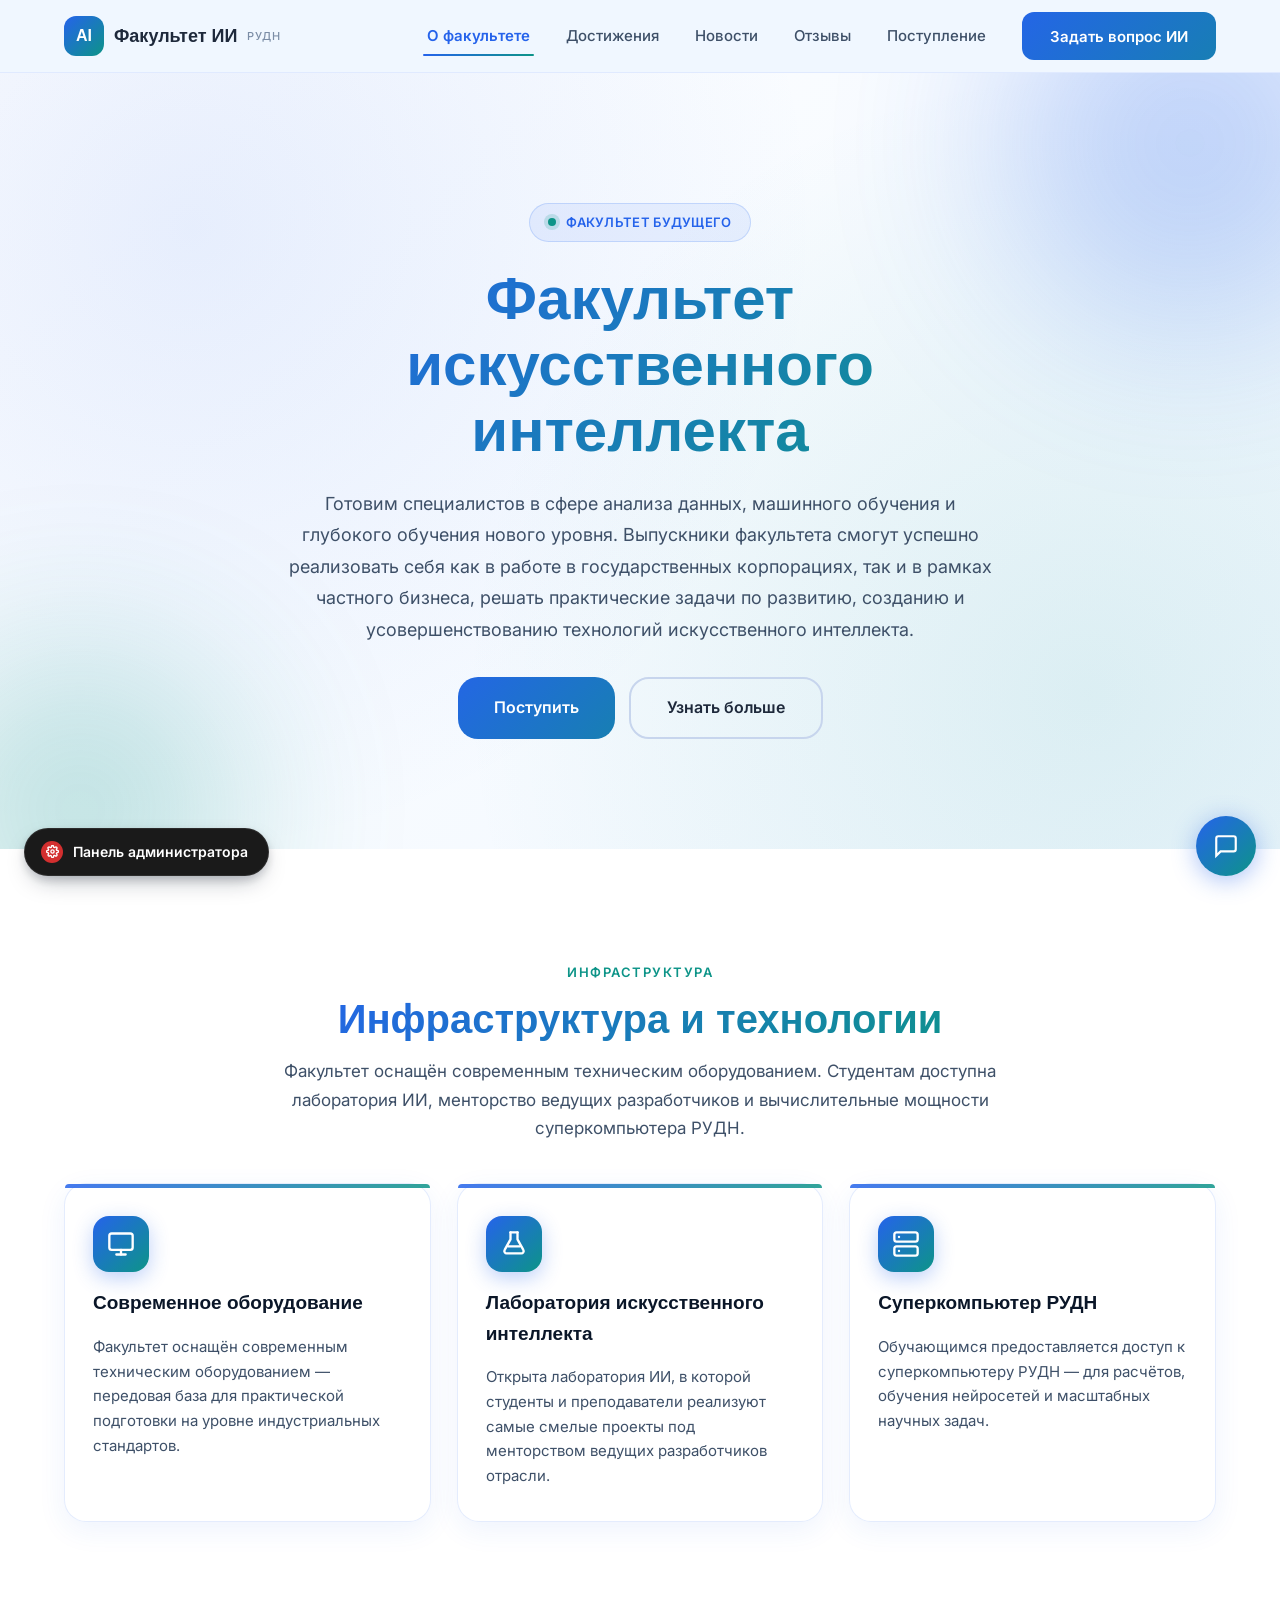
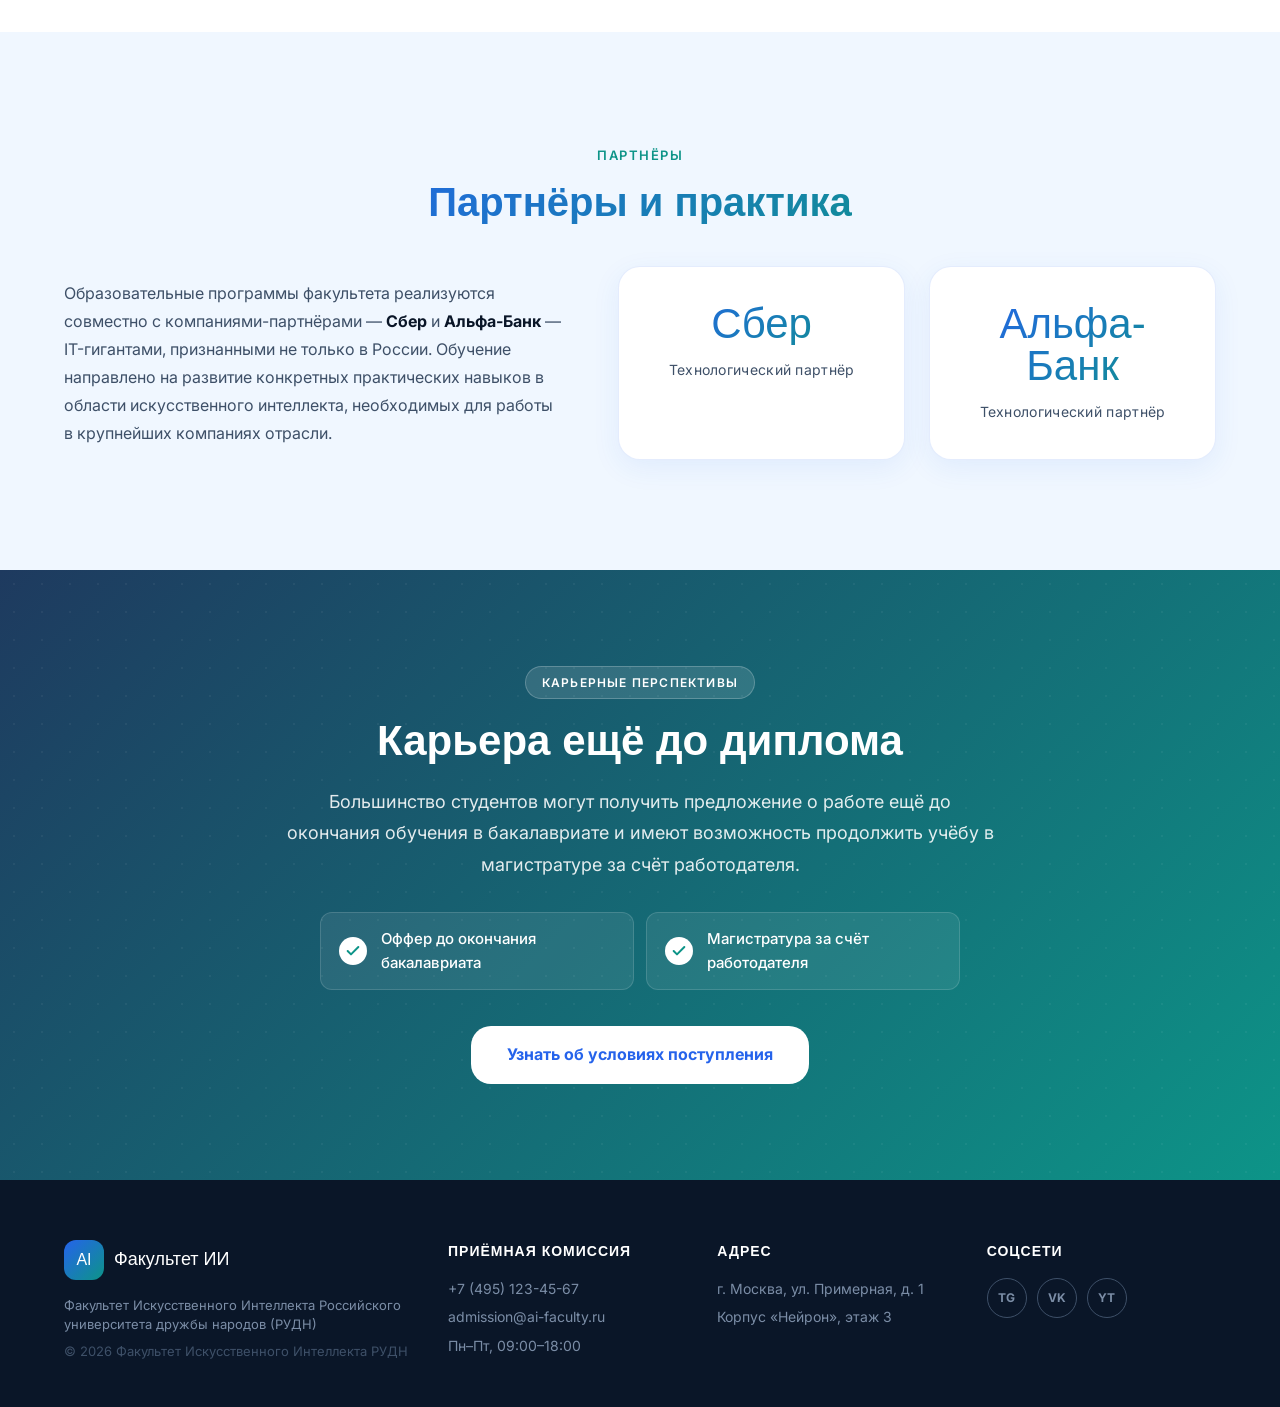
==== commit 511e078f: "Полное редактирование текста плашек через CMS В разделе «Страницы сайта» каждая плашка теперь развор" ====
--- a/about.html
+++ b/about.html
@@ -514,7 +514,7 @@
   </style>
 </head>
 
-<body class="about-page">
+<body class="about-page" data-page="about">
 
   <!-- ===== HEADER ===== -->
   <header class="header" id="header">
@@ -587,7 +587,7 @@
     <!-- ============================================== -->
     <!-- 1. HERO — ВВОДНЫЙ БЛОК                          -->
     <!-- ============================================== -->
-    <section class="about-hero" aria-labelledby="about-hero-title">
+    <section class="about-hero" aria-labelledby="about-hero-title" data-tile="about-hero">
       <span class="about-hero__blob about-hero__blob--1" aria-hidden="true"></span>
       <span class="about-hero__blob about-hero__blob--2" aria-hidden="true"></span>
 
@@ -616,7 +616,7 @@
     <!-- ============================================== -->
     <!-- 2. ИНФРАСТРУКТУРА И ТЕХНОЛОГИИ                  -->
     <!-- ============================================== -->
-    <section class="about-section" id="infrastructure" aria-labelledby="infra-title">
+    <section class="about-section" id="infrastructure" aria-labelledby="infra-title" data-tile="infrastructure-section">
       <div class="container">
 
         <header class="about-section__head">
@@ -634,7 +634,7 @@
         <div class="infra-grid">
 
           <!-- Карточка 1 — Современное оборудование -->
-          <article class="infra-card">
+          <article class="infra-card" data-tile="infra-card-1">
             <div class="infra-card__icon" aria-hidden="true">
               <svg viewBox="0 0 24 24">
                 <rect x="2" y="3" width="20" height="14" rx="2" ry="2"/>
@@ -651,7 +651,7 @@
           </article>
 
           <!-- Карточка 2 — Лаборатория ИИ -->
-          <article class="infra-card">
+          <article class="infra-card" data-tile="infra-card-2">
             <div class="infra-card__icon" aria-hidden="true">
               <svg viewBox="0 0 24 24">
                 <path d="M9 2v6l-5 9a2 2 0 0 0 2 3h12a2 2 0 0 0 2-3l-5-9V2"/>
@@ -668,7 +668,7 @@
           </article>
 
           <!-- Карточка 3 — Суперкомпьютер РУДН -->
-          <article class="infra-card">
+          <article class="infra-card" data-tile="infra-card-3">
             <div class="infra-card__icon" aria-hidden="true">
               <svg viewBox="0 0 24 24">
                 <rect x="2" y="2" width="20" height="8" rx="2"/>
@@ -691,7 +691,7 @@
     <!-- ============================================== -->
     <!-- 3. ПАРТНЁРЫ И ПРАКТИКА                          -->
     <!-- ============================================== -->
-    <section class="about-section about-section--alt" aria-labelledby="partners-title">
+    <section class="about-section about-section--alt" aria-labelledby="partners-title" data-tile="partners-section">
       <div class="container">
 
         <header class="about-section__head">
@@ -717,13 +717,13 @@
           <div class="partners-cards">
 
             <!-- Сбер -->
-            <article class="partner-card">
+            <article class="partner-card" data-tile="partner-sber">
               <div class="partner-card__logo">Сбер</div>
               <div class="partner-card__caption">Технологический партнёр</div>
             </article>
 
             <!-- Альфа-Банк -->
-            <article class="partner-card">
+            <article class="partner-card" data-tile="partner-alfa">
               <div class="partner-card__logo">Альфа-Банк</div>
               <div class="partner-card__caption">Технологический партнёр</div>
             </article>
@@ -736,7 +736,7 @@
     <!-- ============================================== -->
     <!-- 4. КАРЬЕРНЫЕ ПЕРСПЕКТИВЫ (CTA)                  -->
     <!-- ============================================== -->
-    <section class="career-cta" aria-labelledby="career-title">
+    <section class="career-cta" aria-labelledby="career-title" data-tile="career-cta">
       <div class="container career-cta__inner">
 
         <span class="career-cta__eyebrow">Карьерные перспективы</span>
@@ -842,6 +842,7 @@
     </div>
   </div>
 
+  <script src="tile-registry.js"></script>
   <script src="script.js"></script>
 </body>
 </html>
--- a/style.css
+++ b/style.css
@@ -1066,6 +1066,29 @@
     padding: 0 24px;
   }
 
+  /* Показываем компактное горизонтальное меню, прячем бургер и CTA */
+  .header__nav {
+    display: block;
+    margin-left: auto;
+    margin-right: 16px;
+  }
+
+  .header__nav-list {
+    gap: 16px;
+  }
+
+  .header__nav-link {
+    font-size: 14px;
+  }
+
+  .header__burger {
+    display: none;
+  }
+
+  .header__cta {
+    display: none;
+  }
+
   /* Hero и секции получают больше «воздуха» */
   .hero {
     padding: 96px 0 80px;
@@ -1096,16 +1119,21 @@
 
 /* ---------- ≥ 1024px : десктоп ---------- */
 @media (min-width: 1024px) {
-  /* На десктопе показываем горизонтальное меню в шапке
-     и прячем бургер — это привычный UX-паттерн */
+  /* На десктопе восстанавливаем полноразмерное меню и CTA-кнопку */
   .header__nav {
-    display: block;
-    margin-left: auto;
     margin-right: 32px;
   }
 
-  .header__burger {
-    display: none;
+  .header__nav-list {
+    gap: 28px;
+  }
+
+  .header__nav-link {
+    font-size: 15px;
+  }
+
+  .header__cta {
+    display: inline-flex;
   }
 
   .hero {
@@ -1135,6 +1163,13 @@
   .footer__inner {
     grid-template-columns: 1.5fr 1fr 1fr 1fr;
     gap: 40px;
+  }
+}
+
+/* ---------- < 768px : на мобильных прячем CTA, оставляем бургер ---------- */
+@media (max-width: 767px) {
+  .header__cta {
+    display: none;
   }
 }
 
@@ -1154,9 +1189,7 @@
 
   /* На очень узких экранах прячем CTA-кнопку из header,
      оставляем только бургер — это типичный mobile-паттерн */
-  .header__cta {
-    display: none;
-  }
+
 }
 
 /* ---------- Доступность: уважаем reduce-motion ---------- */
@@ -1170,3 +1203,70 @@
     scroll-behavior: auto !important;
   }
 }
+
+/* ===== ADMIN FAB (floating "Панель администратора" button) ===== */
+.admin-fab {
+  position: fixed;
+  bottom: 24px;
+  left: 24px;
+  z-index: 900;
+  display: inline-flex;
+  align-items: center;
+  gap: 10px;
+  padding: 12px 20px 12px 16px;
+  border-radius: 999px;
+  background: #1A1A1A;
+  color: #fff;
+  font-family: var(--font-body);
+  font-weight: 600;
+  font-size: 14px;
+  text-decoration: none;
+  border: 1px solid rgba(255, 255, 255, 0.08);
+  box-shadow: 0 10px 24px -8px rgba(10, 22, 40, 0.35),
+              0 4px 10px rgba(10, 22, 40, 0.15);
+  transition: transform 0.2s ease, box-shadow 0.25s ease, background 0.25s ease;
+}
+
+.admin-fab:hover {
+  background: #D32F2F;
+  transform: translateY(-2px);
+  box-shadow: 0 18px 32px -10px rgba(211, 47, 47, 0.55),
+              0 6px 14px rgba(211, 47, 47, 0.25);
+}
+
+.admin-fab:active {
+  transform: translateY(0);
+}
+
+.admin-fab__icon {
+  width: 22px;
+  height: 22px;
+  border-radius: 50%;
+  background: #D32F2F;
+  display: grid;
+  place-items: center;
+  color: #fff;
+  flex-shrink: 0;
+  transition: background 0.25s ease;
+}
+
+.admin-fab:hover .admin-fab__icon {
+  background: #fff;
+  color: #D32F2F;
+}
+
+.admin-fab__icon svg {
+  width: 13px;
+  height: 13px;
+  stroke: currentColor;
+}
+
+@media (max-width: 640px) {
+  .admin-fab {
+    bottom: 16px;
+    left: 16px;
+    padding: 10px 16px 10px 12px;
+    font-size: 13px;
+  }
+  .admin-fab__icon { width: 20px; height: 20px; }
+}
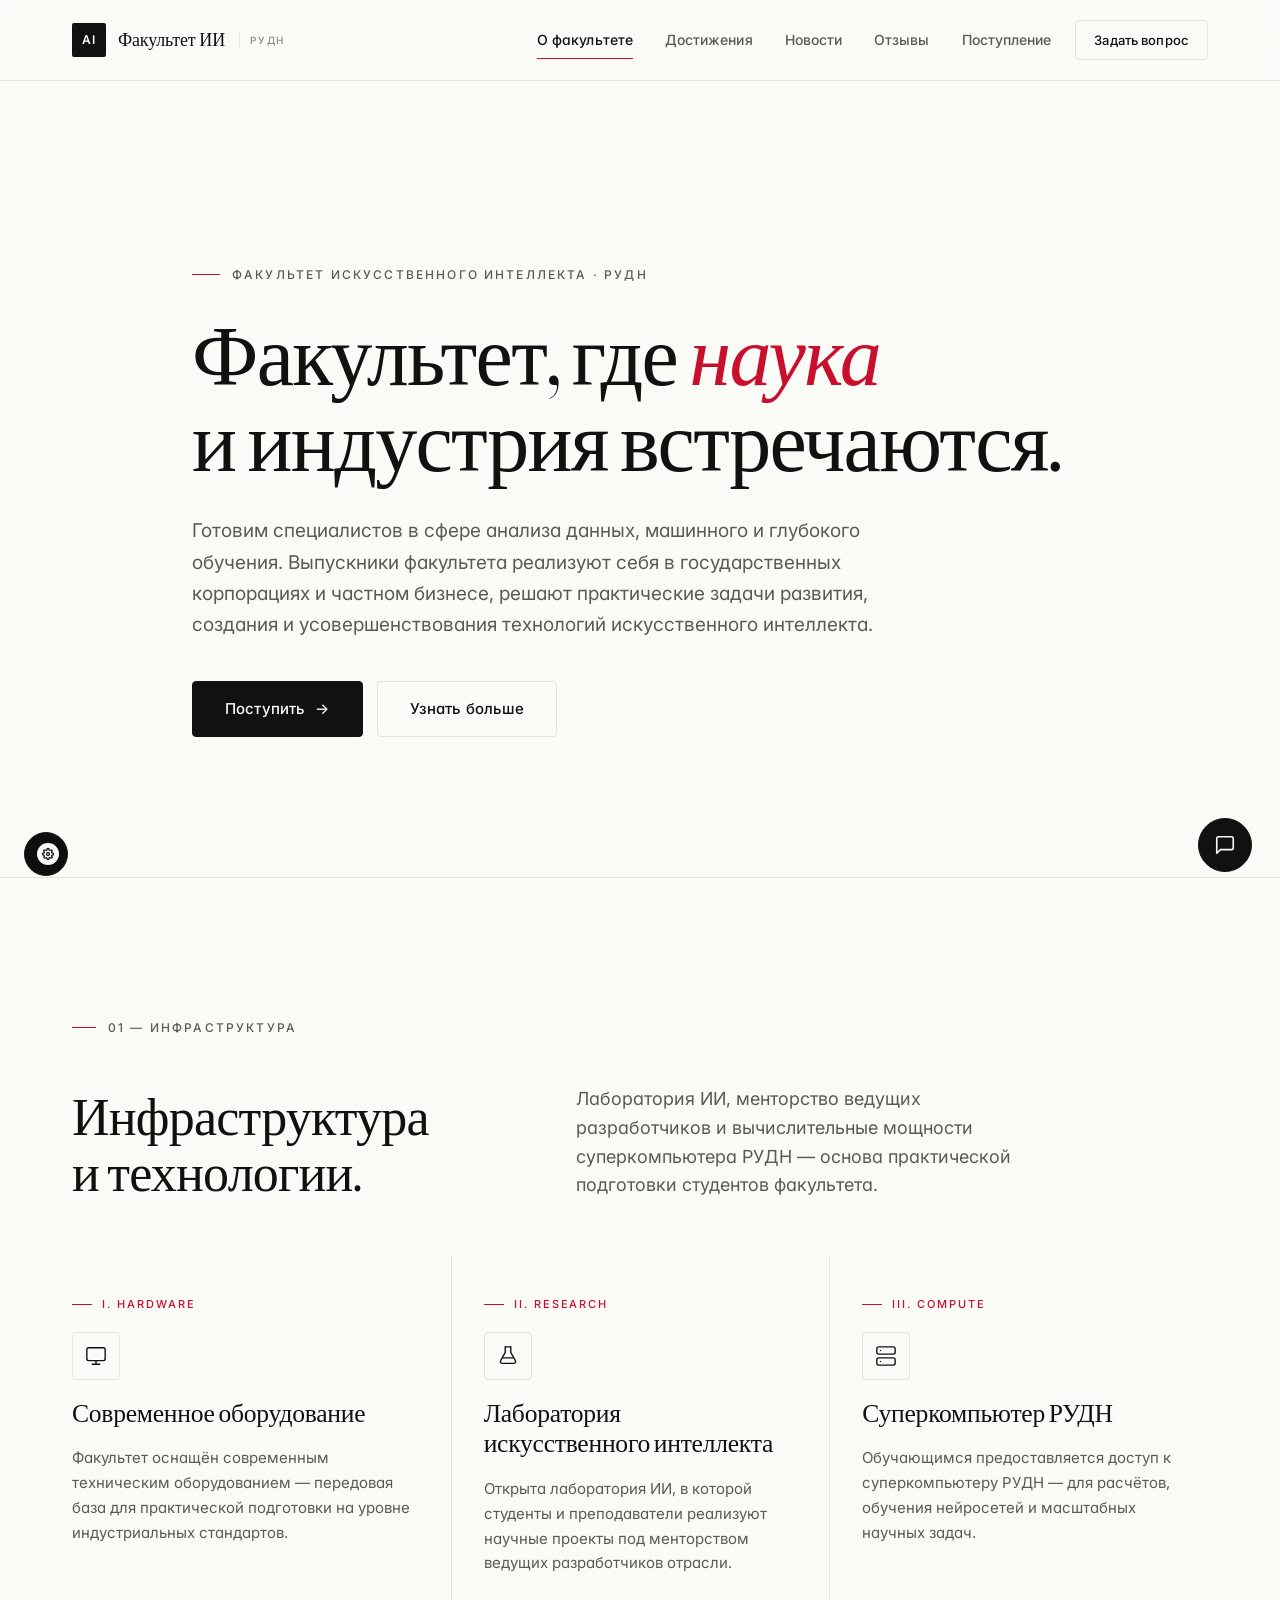
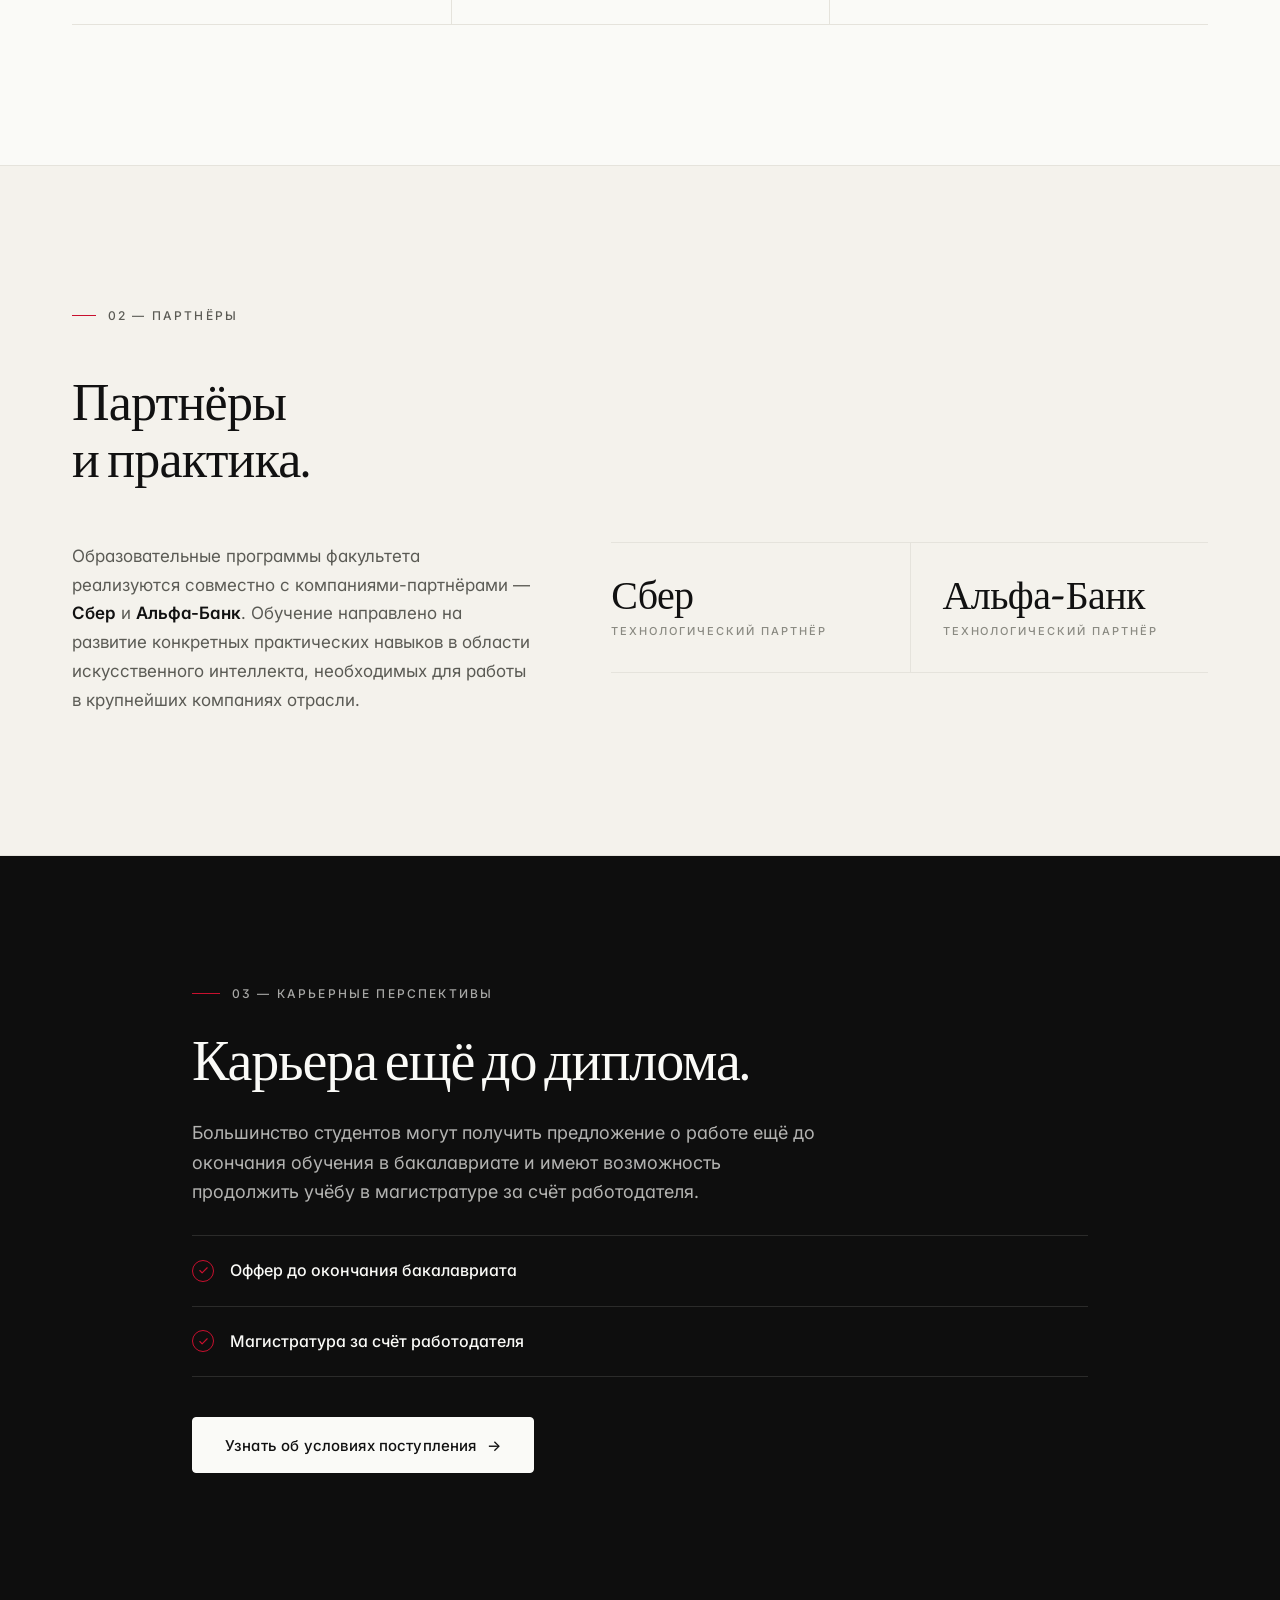
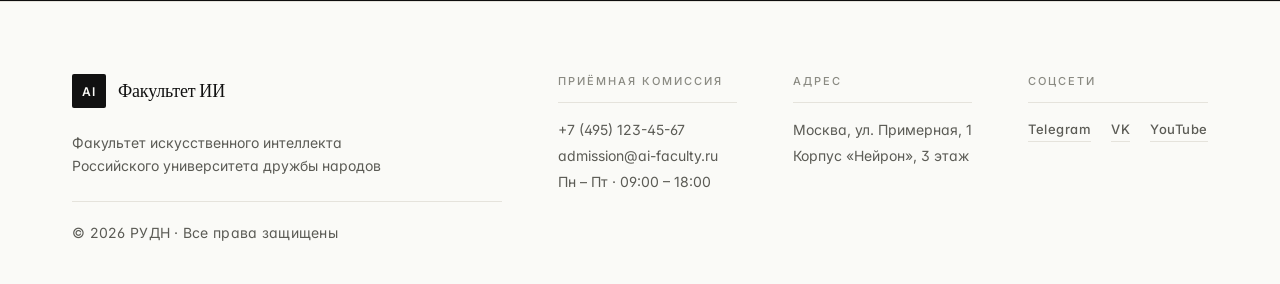
==== commit f7a58fa5: "Merge pull request #10 from fii-web-op/claude/redesign-frontend-minimalist-fjRa0 Redesign to academi" ====
--- a/about.html
+++ b/about.html
@@ -3,512 +3,442 @@
 <head>
   <meta charset="UTF-8">
   <meta name="viewport" content="width=device-width, initial-scale=1.0">
-  <title>О факультете — Факультет ИИ</title>
-  <meta name="description" content="Факультет искусственного интеллекта: анализ данных, машинное обучение, лаборатория ИИ, суперкомпьютер РУДН и партнёры — Сбер, Альфа-Банк.">
+  <title>О факультете — Факультет искусственного интеллекта РУДН</title>
+  <meta name="description" content="Факультет искусственного интеллекта РУДН: лаборатория ИИ, суперкомпьютер, индустриальные партнёры Сбер и Альфа-Банк, карьерные перспективы.">
 
   <link rel="preconnect" href="https://fonts.googleapis.com">
   <link rel="preconnect" href="https://fonts.gstatic.com" crossorigin>
-  <link href="https://fonts.googleapis.com/css2?family=Inter:wght@400;500;600;700&display=swap" rel="stylesheet">
+  <link href="https://fonts.googleapis.com/css2?family=Fraunces:ital,opsz,wght,SOFT@0,9..144,300..600,0..100;1,9..144,300..600,0..100&family=Inter:wght@400;500;600&display=swap" rel="stylesheet">
   <link rel="stylesheet" href="style.css">
 
   <!--
-    ==========================================================
-    СТИЛИ СТРАНИЦЫ "О ФАКУЛЬТЕТЕ"
-    ----------------------------------------------------------
-    Все настройки используют CSS-переменные из :root в style.css,
-    поэтому цветовую палитру легко изменить в одном месте.
-    Подход — Mobile First: базовые стили под телефон,
-    далее наращивание layout через @media (min-width: ...).
-    ==========================================================
+    Локальные стили страницы «О факультете».
+    Наследуют токены из :root в style.css и добавляют только то, что
+    уникально для этой страницы (hero с метриками, infra-grid, partners,
+    career-cta). Подход — mobile-first.
   -->
   <style>
-    /* Локальные переменные страницы (наследуются от глобальных) */
-    .about-page {
-      --about-radius: 22px;
-      --about-card-bg: rgba(255, 255, 255, 0.78);
-      --about-card-border: rgba(37, 99, 235, 0.12);
-      --about-card-shadow: 0 8px 28px rgba(37, 99, 235, 0.08);
-      --about-card-shadow-hover: 0 18px 48px rgba(37, 99, 235, 0.18);
-    }
-
     /* ============== 1. HERO ============== */
     .about-hero {
       position: relative;
-      overflow: hidden;
-      padding: 72px 0 64px;
-      background:
-        radial-gradient(circle at 15% 20%, rgba(37, 99, 235, 0.10), transparent 50%),
-        radial-gradient(circle at 85% 80%, rgba(13, 148, 136, 0.10), transparent 50%),
-        linear-gradient(135deg, var(--white) 0%, var(--gray-50) 100%);
+      padding: 96px 0 80px;
+      border-bottom: 1px solid var(--rule);
     }
 
     .about-hero__inner {
-      position: relative;
-      z-index: 2;
-      max-width: 820px;
-      margin: 0 auto;
-      text-align: center;
-    }
-
-    /* Декоративный «бейдж» над заголовком */
+      max-width: 960px;
+    }
+
     .about-hero__badge {
       display: inline-flex;
       align-items: center;
-      gap: 10px;
-      padding: 8px 18px;
-      margin-bottom: 24px;
-      background: rgba(37, 99, 235, 0.08);
-      border: 1px solid rgba(37, 99, 235, 0.18);
-      border-radius: 999px;
-      color: var(--red);
-      font-size: 13px;
-      font-weight: 600;
-      letter-spacing: 0.3px;
+      gap: 12px;
+      margin-bottom: 28px;
+      font-family: var(--font-sans);
+      font-size: 12px;
+      font-weight: 500;
+      letter-spacing: 0.18em;
       text-transform: uppercase;
+      color: var(--muted);
     }
 
     .about-hero__badge::before {
       content: '';
-      width: 8px;
-      height: 8px;
-      border-radius: 50%;
-      background: var(--accent-teal);
-      box-shadow: 0 0 0 4px rgba(13, 148, 136, 0.18);
-      animation: pulse 2.4s ease-in-out infinite;
-    }
-
-    @keyframes pulse {
-      0%, 100% { transform: scale(1);   opacity: 1;   }
-      50%      { transform: scale(0.7); opacity: 0.5; }
+      width: 28px;
+      height: 1px;
+      background: var(--accent);
     }
 
     .about-hero__title {
-      font-family: var(--font-heading);
-      font-size: clamp(32px, 6vw, 60px);
-      line-height: 1.1;
-      margin-bottom: 24px;
-      background: linear-gradient(135deg, var(--red) 0%, var(--accent-teal) 100%);
-      -webkit-background-clip: text;
-      -webkit-text-fill-color: transparent;
-      background-clip: text;
+      font-family: var(--font-serif);
+      font-weight: 400;
+      font-size: clamp(40px, 6.8vw, 84px);
+      line-height: 1.02;
+      letter-spacing: -0.02em;
+      color: var(--ink);
+      margin-bottom: 32px;
+      text-wrap: balance;
+    }
+
+    .about-hero__title em {
+      font-style: italic;
+      color: var(--accent);
     }
 
     .about-hero__lead {
-      font-size: clamp(15px, 2vw, 18px);
-      line-height: 1.75;
-      color: var(--gray-600);
+      font-family: var(--font-sans);
+      font-size: clamp(16px, 1.8vw, 19px);
+      line-height: 1.65;
+      color: var(--muted);
       max-width: 720px;
-      margin: 0 auto 32px;
+      margin: 0 0 40px;
     }
 
     .about-hero__actions {
       display: flex;
       flex-wrap: wrap;
-      justify-content: center;
       gap: 14px;
-    }
-
-    /* Декоративные «блобы» */
-    .about-hero__blob {
-      position: absolute;
-      border-radius: 50%;
-      filter: blur(90px);
-      opacity: 0.25;
-      pointer-events: none;
-      z-index: 1;
-    }
-    .about-hero__blob--1 {
-      width: 380px; height: 380px;
-      top: -120px; right: -100px;
-      background: var(--red);
-      animation: floatBlob 14s ease-in-out infinite;
-    }
-    .about-hero__blob--2 {
-      width: 320px; height: 320px;
-      bottom: -120px; left: -80px;
-      background: var(--accent-teal);
-      animation: floatBlob 18s ease-in-out infinite reverse;
-    }
-
-    @keyframes floatBlob {
-      0%, 100% { transform: translate(0, 0)     scale(1); }
-      50%      { transform: translate(30px, -20px) scale(1.1); }
     }
 
     /* ============== ОБЩИЕ ЗАГОЛОВКИ СЕКЦИЙ ============== */
     .about-section {
-      padding: 64px 0;
+      padding: 80px 0;
+      border-bottom: 1px solid var(--rule);
     }
 
     .about-section--alt {
-      background: var(--gray-50);
+      background: var(--surface-soft);
     }
 
     .about-section__head {
-      max-width: 720px;
-      margin: 0 auto 40px;
-      text-align: center;
+      display: grid;
+      grid-template-columns: 1fr;
+      gap: 16px;
+      max-width: 960px;
+      margin-bottom: 56px;
     }
 
     .about-section__eyebrow {
-      display: inline-block;
-      font-size: 13px;
-      font-weight: 600;
-      letter-spacing: 1.5px;
+      display: inline-flex;
+      align-items: center;
+      gap: 12px;
+      font-family: var(--font-sans);
+      font-size: 12px;
+      font-weight: 500;
+      letter-spacing: 0.18em;
       text-transform: uppercase;
-      color: var(--accent-teal);
-      margin-bottom: 12px;
+      color: var(--muted);
+    }
+
+    .about-section__eyebrow::before {
+      content: '';
+      width: 24px;
+      height: 1px;
+      background: var(--accent);
     }
 
     .about-section__title {
-      font-family: var(--font-heading);
-      font-size: clamp(26px, 4vw, 40px);
-      line-height: 1.2;
-      margin-bottom: 14px;
-      background: linear-gradient(135deg, var(--red) 0%, var(--accent-teal) 100%);
-      -webkit-background-clip: text;
-      -webkit-text-fill-color: transparent;
-      background-clip: text;
+      font-family: var(--font-serif);
+      font-weight: 400;
+      font-size: clamp(30px, 4.2vw, 52px);
+      line-height: 1.08;
+      letter-spacing: -0.015em;
+      color: var(--ink);
+      margin: 0;
+      text-wrap: balance;
     }
 
     .about-section__intro {
-      font-size: clamp(15px, 2vw, 17px);
-      line-height: 1.7;
-      color: var(--gray-600);
+      font-family: var(--font-sans);
+      font-size: clamp(15px, 1.6vw, 18px);
+      line-height: 1.6;
+      color: var(--muted);
+      max-width: 640px;
+      margin: 0;
     }
 
     /* ============== 2. ИНФРАСТРУКТУРА И ТЕХНОЛОГИИ ============== */
     .infra-grid {
       display: grid;
       grid-template-columns: 1fr;
-      gap: 18px;
+      gap: 0;
+      border-top: 1px solid var(--rule);
     }
 
     .infra-card {
       position: relative;
       display: flex;
       flex-direction: column;
-      gap: 16px;
-      padding: 28px 24px;
-      background: var(--about-card-bg);
-      backdrop-filter: blur(14px);
-      -webkit-backdrop-filter: blur(14px);
-      border: 1px solid var(--about-card-border);
-      border-radius: var(--about-radius);
-      box-shadow: var(--about-card-shadow);
-      transition: transform var(--transition),
-                  box-shadow var(--transition),
-                  border-color var(--transition);
-    }
-
-    /* Аккуратная градиентная полоса сверху */
-    .infra-card::before {
+      gap: 18px;
+      padding: 36px 0;
+      border-bottom: 1px solid var(--rule);
+      transition: padding-left var(--t);
+    }
+
+    .infra-card:hover {
+      padding-left: 8px;
+    }
+
+    .infra-card__index {
+      font-family: var(--font-sans);
+      font-size: 11px;
+      font-weight: 500;
+      letter-spacing: 0.18em;
+      text-transform: uppercase;
+      color: var(--accent);
+      display: inline-flex;
+      align-items: center;
+      gap: 10px;
+    }
+
+    .infra-card__index::before {
       content: '';
-      position: absolute;
-      top: 0; left: 0; right: 0;
-      height: 4px;
-      border-radius: var(--about-radius) var(--about-radius) 0 0;
-      background: linear-gradient(90deg, var(--red), var(--accent-teal));
-      opacity: 0.85;
-    }
-
-    .infra-card:hover {
-      transform: translateY(-6px);
-      box-shadow: var(--about-card-shadow-hover);
-      border-color: rgba(37, 99, 235, 0.25);
+      width: 20px;
+      height: 1px;
+      background: var(--accent);
     }
 
     .infra-card__icon {
-      width: 56px;
-      height: 56px;
-      border-radius: 16px;
-      background: linear-gradient(135deg, var(--red) 0%, var(--accent-teal) 100%);
+      width: 48px;
+      height: 48px;
       display: inline-flex;
       align-items: center;
       justify-content: center;
-      box-shadow: 0 6px 20px rgba(37, 99, 235, 0.3);
+      border: 1px solid var(--rule);
+      border-radius: var(--radius);
+      color: var(--ink);
     }
 
     .infra-card__icon svg {
-      width: 28px;
-      height: 28px;
-      stroke: var(--white);
+      width: 22px;
+      height: 22px;
+      stroke: currentColor;
       fill: none;
-      stroke-width: 2;
+      stroke-width: 1.5;
       stroke-linecap: round;
       stroke-linejoin: round;
     }
 
     .infra-card__title {
-      font-family: var(--font-heading);
-      font-size: 19px;
-      color: var(--black);
+      font-family: var(--font-serif);
+      font-weight: 400;
+      font-size: clamp(20px, 2vw, 26px);
+      line-height: 1.2;
+      letter-spacing: -0.01em;
+      color: var(--ink);
       margin: 0;
+      text-wrap: balance;
     }
 
     .infra-card__text {
+      font-family: var(--font-sans);
       font-size: 15px;
-      color: var(--gray-600);
       line-height: 1.65;
+      color: var(--muted);
       margin: 0;
+      max-width: 420px;
     }
 
     /* ============== 3. ПАРТНЁРЫ И ПРАКТИКА ============== */
     .partners-wrap {
       display: grid;
       grid-template-columns: 1fr;
-      gap: 28px;
-      align-items: stretch;
+      gap: 40px;
     }
 
     .partners-text {
-      font-size: 16px;
-      line-height: 1.75;
-      color: var(--gray-600);
+      font-family: var(--font-sans);
+      font-size: clamp(15px, 1.6vw, 17px);
+      line-height: 1.7;
+      color: var(--muted);
+      max-width: 520px;
     }
 
     .partners-text strong {
-      color: var(--black);
+      color: var(--ink);
+      font-weight: 600;
     }
 
     .partners-cards {
       display: grid;
       grid-template-columns: 1fr;
-      gap: 18px;
+      gap: 0;
+      border-top: 1px solid var(--rule);
     }
 
     .partner-card {
-      position: relative;
-      padding: 36px 28px;
-      background: var(--white);
-      border: 1px solid var(--about-card-border);
-      border-radius: var(--about-radius);
-      box-shadow: var(--about-card-shadow);
-      text-align: center;
-      overflow: hidden;
-      transition: transform var(--transition),
-                  box-shadow var(--transition),
-                  border-color var(--transition);
-    }
-
-    .partner-card::after {
-      content: '';
-      position: absolute;
-      inset: 0;
-      background: linear-gradient(135deg, rgba(37, 99, 235, 0.06), rgba(13, 148, 136, 0.06));
-      opacity: 0;
-      transition: opacity var(--transition);
-      pointer-events: none;
+      display: flex;
+      flex-direction: column;
+      gap: 8px;
+      padding: 32px 0;
+      border-bottom: 1px solid var(--rule);
+      transition: padding-left var(--t);
     }
 
     .partner-card:hover {
-      transform: translateY(-6px);
-      box-shadow: var(--about-card-shadow-hover);
-      border-color: rgba(37, 99, 235, 0.25);
-    }
-
-    .partner-card:hover::after {
-      opacity: 1;
+      padding-left: 8px;
     }
 
     .partner-card__logo {
-      position: relative;
-      z-index: 1;
-      font-family: var(--font-heading);
-      font-size: clamp(30px, 5vw, 42px);
+      font-family: var(--font-serif);
+      font-weight: 400;
+      font-size: clamp(28px, 3.6vw, 40px);
       line-height: 1;
-      margin-bottom: 14px;
-      background: linear-gradient(135deg, var(--red) 0%, var(--accent-teal) 100%);
-      -webkit-background-clip: text;
-      -webkit-text-fill-color: transparent;
-      background-clip: text;
+      letter-spacing: -0.015em;
+      color: var(--ink);
     }
 
     .partner-card__caption {
-      position: relative;
-      z-index: 1;
-      font-size: 14px;
-      color: var(--gray-600);
-      letter-spacing: 0.3px;
+      font-family: var(--font-sans);
+      font-size: 11px;
+      font-weight: 500;
+      letter-spacing: 0.18em;
+      text-transform: uppercase;
+      color: var(--muted-2);
     }
 
     /* ============== 4. КАРЬЕРНЫЕ ПЕРСПЕКТИВЫ (CTA) ============== */
     .career-cta {
-      position: relative;
-      padding: 72px 0;
-      background: linear-gradient(135deg, #1E3A5F 0%, #0D9488 100%);
-      color: var(--white);
-      overflow: hidden;
-    }
-
-    /* Сетка точек на фоне */
-    .career-cta::before {
+      padding: 96px 0;
+      background: var(--ink-dark);
+      color: var(--paper);
+    }
+
+    .career-cta__inner {
+      max-width: 960px;
+      display: grid;
+      gap: 28px;
+    }
+
+    .career-cta__eyebrow {
+      display: inline-flex;
+      align-items: center;
+      gap: 12px;
+      font-family: var(--font-sans);
+      font-size: 12px;
+      font-weight: 500;
+      letter-spacing: 0.18em;
+      text-transform: uppercase;
+      color: rgba(250, 250, 247, 0.65);
+    }
+
+    .career-cta__eyebrow::before {
       content: '';
-      position: absolute;
-      inset: 0;
-      background-image:
-        radial-gradient(rgba(255, 255, 255, 0.08) 1.5px, transparent 1.5px);
-      background-size: 28px 28px;
-      pointer-events: none;
-      opacity: 0.6;
-    }
-
-    .career-cta__inner {
-      position: relative;
-      z-index: 1;
-      max-width: 760px;
-      margin: 0 auto;
-      text-align: center;
-    }
-
-    .career-cta__eyebrow {
-      display: inline-block;
-      padding: 6px 16px;
-      margin-bottom: 18px;
-      background: rgba(255, 255, 255, 0.12);
-      border: 1px solid rgba(255, 255, 255, 0.22);
-      border-radius: 999px;
-      font-size: 12px;
-      font-weight: 600;
-      letter-spacing: 1.2px;
-      text-transform: uppercase;
-      color: var(--white);
+      width: 28px;
+      height: 1px;
+      background: var(--accent);
     }
 
     .career-cta__title {
-      font-family: var(--font-heading);
-      font-size: clamp(26px, 4.5vw, 42px);
-      line-height: 1.15;
-      margin-bottom: 20px;
-      color: var(--white);
+      font-family: var(--font-serif);
+      font-weight: 400;
+      font-size: clamp(32px, 4.5vw, 56px);
+      line-height: 1.05;
+      letter-spacing: -0.02em;
+      color: var(--paper);
+      margin: 0;
+      text-wrap: balance;
     }
 
     .career-cta__text {
-      font-size: clamp(15px, 2vw, 18px);
-      line-height: 1.75;
-      color: rgba(255, 255, 255, 0.88);
-      margin-bottom: 32px;
+      font-family: var(--font-sans);
+      font-size: clamp(15px, 1.6vw, 18px);
+      line-height: 1.65;
+      color: rgba(250, 250, 247, 0.7);
+      max-width: 640px;
+      margin: 0;
     }
 
     .career-cta__highlights {
       display: grid;
       grid-template-columns: 1fr;
-      gap: 12px;
-      margin: 0 auto 36px;
-      max-width: 520px;
-      text-align: left;
+      gap: 0;
+      list-style: none;
+      padding: 0;
+      margin: 0;
+      border-top: 1px solid rgba(250, 250, 247, 0.12);
     }
 
     .career-cta__item {
       display: flex;
       align-items: center;
-      gap: 14px;
-      padding: 14px 18px;
-      background: rgba(255, 255, 255, 0.08);
-      border: 1px solid rgba(255, 255, 255, 0.14);
-      border-radius: var(--radius-sm);
-      transition: background var(--transition), transform var(--transition);
-    }
-
-    .career-cta__item:hover {
-      background: rgba(255, 255, 255, 0.14);
-      transform: translateX(6px);
+      gap: 16px;
+      padding: 22px 0;
+      border-bottom: 1px solid rgba(250, 250, 247, 0.12);
     }
 
     .career-cta__check {
       flex-shrink: 0;
-      width: 28px;
-      height: 28px;
+      width: 22px;
+      height: 22px;
       border-radius: 50%;
-      background: var(--white);
+      border: 1px solid var(--accent);
       display: inline-flex;
       align-items: center;
       justify-content: center;
     }
 
     .career-cta__check svg {
-      width: 16px;
-      height: 16px;
-      stroke: var(--accent-teal);
+      width: 11px;
+      height: 11px;
+      stroke: var(--accent);
       fill: none;
-      stroke-width: 3;
+      stroke-width: 2.5;
       stroke-linecap: round;
       stroke-linejoin: round;
     }
 
     .career-cta__item-text {
-      font-size: 15px;
+      font-family: var(--font-sans);
+      font-size: 16px;
       font-weight: 500;
-      color: var(--white);
+      color: var(--paper);
+    }
+
+    .career-cta .btn {
+      justify-self: start;
+      margin-top: 12px;
     }
 
     /* =====================================================
-       RESPONSIVE — MOBILE FIRST
-       Брейкпоинты: 480 / 768 / 1024 / 1280
+       RESPONSIVE
        ===================================================== */
-
-    /* ---------- ≥ 480px ---------- */
-    @media (min-width: 480px) {
-      .about-hero {
-        padding: 88px 0 72px;
-      }
-    }
-
-    /* ---------- ≥ 768px (планшет) ---------- */
     @media (min-width: 768px) {
-      .about-hero {
-        padding: 110px 0 90px;
-      }
-
-      .about-section {
-        padding: 88px 0;
-      }
-
-      .infra-grid {
-        grid-template-columns: repeat(2, 1fr);
-        gap: 22px;
-      }
-
-      .infra-card {
-        padding: 32px 28px;
-      }
-
-      .partners-cards {
-        grid-template-columns: repeat(2, 1fr);
-        gap: 24px;
-      }
-
-      .career-cta {
-        padding: 96px 0;
-      }
-
-      .career-cta__highlights {
+      .about-hero { padding: 136px 0 112px; }
+      .about-section { padding: 112px 0; }
+      .career-cta { padding: 128px 0; }
+
+      .about-section__head {
         grid-template-columns: 1fr 1fr;
-        max-width: 640px;
-      }
-    }
-
-    /* ---------- ≥ 1024px (десктоп) ---------- */
+        gap: 48px;
+        align-items: end;
+      }
+      .about-section__head > .about-section__eyebrow,
+      .about-section__head > .about-section__title {
+        grid-column: 1 / 2;
+      }
+      .about-section__head > .about-section__intro {
+        grid-column: 2 / 3;
+        align-self: end;
+      }
+
+      .partners-wrap {
+        grid-template-columns: 1fr 1fr;
+        gap: 56px;
+        align-items: start;
+      }
+    }
+
     @media (min-width: 1024px) {
-      .about-hero {
-        padding: 130px 0 110px;
-      }
-
-      .about-section {
-        padding: 110px 0;
-      }
-
-      /* На десктопе у инфраструктуры — 3 равные карточки в ряд */
+      .about-hero { padding: 176px 0 140px; }
+      .about-section { padding: 140px 0; }
+
       .infra-grid {
         grid-template-columns: repeat(3, 1fr);
-        gap: 26px;
-      }
-
-      /* Партнёры: текст слева, карточки справа */
+        border-top: none;
+        gap: 0;
+      }
+      .infra-grid .infra-card {
+        padding: 40px 32px 48px 0;
+      }
+      .infra-grid .infra-card + .infra-card {
+        border-left: 1px solid var(--rule);
+        padding-left: 32px;
+      }
+
       .partners-wrap {
-        grid-template-columns: 1fr 1.2fr;
-        gap: 56px;
-        align-items: center;
+        grid-template-columns: 1fr 1.3fr;
+        gap: 80px;
+      }
+
+      .partners-cards {
+        grid-template-columns: 1fr 1fr;
+        gap: 0;
+        border-top: 1px solid var(--rule);
+      }
+      .partners-cards .partner-card + .partner-card {
+        border-left: 1px solid var(--rule);
+        padding-left: 32px;
       }
     }
   </style>
@@ -519,13 +449,12 @@
   <!-- ===== HEADER ===== -->
   <header class="header" id="header">
     <div class="container header__inner">
-      <a href="index.html" class="header__logo">
+      <a href="index.html" class="header__logo" aria-label="Факультет ИИ РУДН — на главную">
         <span class="header__logo-icon">AI</span>
         <span class="header__logo-text">Факультет ИИ</span>
         <span class="header__logo-subtitle">РУДН</span>
       </a>
 
-      <!-- Горизонтальное меню для десктопа (видно при ≥ 1024px) -->
       <nav class="header__nav" aria-label="Основная навигация">
         <ul class="header__nav-list">
           <li><a href="about.html" class="header__nav-link" aria-current="page">О факультете</a></li>
@@ -536,7 +465,7 @@
         </ul>
       </nav>
 
-      <button class="btn btn--primary header__cta" onclick="openChat()">Задать вопрос ИИ</button>
+      <button class="btn btn--outline btn--sm header__cta" onclick="openChat()">Задать вопрос</button>
 
       <button class="header__burger" id="burger" aria-label="Открыть меню">
         <span></span><span></span><span></span>
@@ -546,95 +475,61 @@
 
   <!-- ===== SIDEBAR ===== -->
   <div class="sidebar-overlay" id="sidebarOverlay"></div>
-  <nav class="sidebar" id="sidebar" aria-label="Главное меню">
+  <nav class="sidebar" id="sidebar" aria-label="Мобильное меню">
     <button class="sidebar__close" id="sidebarClose" aria-label="Закрыть меню">&times;</button>
     <ul class="sidebar__menu">
-      <li>
-        <a href="about.html" class="sidebar__link" aria-current="page">
-          <svg class="sidebar__icon" viewBox="0 0 24 24" fill="none" stroke="currentColor" stroke-width="2" stroke-linecap="round" stroke-linejoin="round"><circle cx="12" cy="12" r="10"/><line x1="12" y1="16" x2="12" y2="12"/><line x1="12" y1="8" x2="12.01" y2="8"/></svg>
-          О факультете
-        </a>
-      </li>
-      <li>
-        <a href="achievements.html" class="sidebar__link">
-          <svg class="sidebar__icon" viewBox="0 0 24 24" fill="none" stroke="currentColor" stroke-width="2" stroke-linecap="round" stroke-linejoin="round"><path d="M6 9H4.5a2.5 2.5 0 0 1 0-5C7 4 7 7 7 7"/><path d="M18 9h1.5a2.5 2.5 0 0 0 0-5C17 4 17 7 17 7"/><path d="M4 22h16"/><path d="M10 22V8a5 5 0 0 1 4 0v14"/><path d="M8 9h8l1 13H7z"/></svg>
-          Достижения
-        </a>
-      </li>
-      <li>
-        <a href="news.html" class="sidebar__link">
-          <svg class="sidebar__icon" viewBox="0 0 24 24" fill="none" stroke="currentColor" stroke-width="2" stroke-linecap="round" stroke-linejoin="round"><path d="M4 22h16a2 2 0 0 0 2-2V4a2 2 0 0 0-2-2H8a2 2 0 0 0-2 2v16a2 2 0 0 1-2 2m0 0a2 2 0 0 1-2-2v-9c0-1.1.9-2 2-2h2"/><path d="M18 14h-8"/><path d="M15 18h-5"/><path d="M10 6h8v4h-8z"/></svg>
-          Новости
-        </a>
-      </li>
-      <li>
-        <a href="reviews.html" class="sidebar__link">
-          <svg class="sidebar__icon" viewBox="0 0 24 24" fill="none" stroke="currentColor" stroke-width="2" stroke-linecap="round" stroke-linejoin="round"><path d="M21 15a2 2 0 0 1-2 2H7l-4 4V5a2 2 0 0 1 2-2h14a2 2 0 0 1 2 2z"/></svg>
-          Отзывы
-        </a>
-      </li>
-      <li>
-        <a href="admission.html" class="sidebar__link">
-          <svg class="sidebar__icon" viewBox="0 0 24 24" fill="none" stroke="currentColor" stroke-width="2" stroke-linecap="round" stroke-linejoin="round"><path d="M22 11.08V12a10 10 0 1 1-5.93-9.14"/><polyline points="22 4 12 14.01 9 11.01"/></svg>
-          Этапы поступления
-        </a>
-      </li>
+      <li><a href="about.html" class="sidebar__link" aria-current="page">О факультете</a></li>
+      <li><a href="achievements.html" class="sidebar__link">Достижения</a></li>
+      <li><a href="news.html" class="sidebar__link">Новости</a></li>
+      <li><a href="reviews.html" class="sidebar__link">Отзывы</a></li>
+      <li><a href="admission.html" class="sidebar__link">Поступление</a></li>
     </ul>
   </nav>
 
   <main>
 
-    <!-- ============================================== -->
-    <!-- 1. HERO — ВВОДНЫЙ БЛОК                          -->
-    <!-- ============================================== -->
+    <!-- 1. HERO -->
     <section class="about-hero" aria-labelledby="about-hero-title" data-tile="about-hero">
-      <span class="about-hero__blob about-hero__blob--1" aria-hidden="true"></span>
-      <span class="about-hero__blob about-hero__blob--2" aria-hidden="true"></span>
-
       <div class="container about-hero__inner">
-        <span class="about-hero__badge">Факультет будущего</span>
+        <span class="about-hero__badge">Факультет искусственного интеллекта · РУДН</span>
 
         <h1 class="about-hero__title" id="about-hero-title">
-          Факультет искусственного интеллекта
+          Факультет, где <em>наука</em><br>и индустрия встречаются.
         </h1>
 
         <p class="about-hero__lead">
-          Готовим специалистов в сфере анализа данных, машинного обучения и
-          глубокого обучения нового уровня. Выпускники факультета смогут успешно
-          реализовать себя как в работе в государственных корпорациях, так и в
-          рамках частного бизнеса, решать практические задачи по развитию,
-          созданию и усовершенствованию технологий искусственного интеллекта.
+          Готовим специалистов в сфере анализа данных, машинного и глубокого обучения.
+          Выпускники факультета реализуют себя в государственных корпорациях и частном
+          бизнесе, решают практические задачи развития, создания и усовершенствования
+          технологий искусственного интеллекта.
         </p>
 
         <div class="about-hero__actions">
-          <a href="admission.html" class="btn btn--primary btn--lg">Поступить</a>
+          <a href="admission.html" class="btn btn--primary btn--lg">Поступить <span class="arrow">→</span></a>
           <a href="#infrastructure" class="btn btn--outline btn--lg">Узнать больше</a>
         </div>
       </div>
     </section>
 
-    <!-- ============================================== -->
-    <!-- 2. ИНФРАСТРУКТУРА И ТЕХНОЛОГИИ                  -->
-    <!-- ============================================== -->
+    <!-- 2. ИНФРАСТРУКТУРА И ТЕХНОЛОГИИ -->
     <section class="about-section" id="infrastructure" aria-labelledby="infra-title" data-tile="infrastructure-section">
       <div class="container">
 
         <header class="about-section__head">
-          <span class="about-section__eyebrow">Инфраструктура</span>
+          <span class="about-section__eyebrow">01 — Инфраструктура</span>
           <h2 class="about-section__title" id="infra-title">
-            Инфраструктура и технологии
+            Инфраструктура и технологии.
           </h2>
           <p class="about-section__intro">
-            Факультет оснащён современным техническим оборудованием.
-            Студентам доступна лаборатория ИИ, менторство ведущих
-            разработчиков и вычислительные мощности суперкомпьютера РУДН.
+            Лаборатория ИИ, менторство ведущих разработчиков и вычислительные мощности
+            суперкомпьютера РУДН — основа практической подготовки студентов факультета.
           </p>
         </header>
 
         <div class="infra-grid">
 
-          <!-- Карточка 1 — Современное оборудование -->
           <article class="infra-card" data-tile="infra-card-1">
+            <span class="infra-card__index">I. Hardware</span>
             <div class="infra-card__icon" aria-hidden="true">
               <svg viewBox="0 0 24 24">
                 <rect x="2" y="3" width="20" height="14" rx="2" ry="2"/>
@@ -644,14 +539,13 @@
             </div>
             <h3 class="infra-card__title">Современное оборудование</h3>
             <p class="infra-card__text">
-              Факультет оснащён современным техническим оборудованием —
-              передовая база для практической подготовки на уровне
-              индустриальных стандартов.
+              Факультет оснащён современным техническим оборудованием — передовая база
+              для практической подготовки на уровне индустриальных стандартов.
             </p>
           </article>
 
-          <!-- Карточка 2 — Лаборатория ИИ -->
           <article class="infra-card" data-tile="infra-card-2">
+            <span class="infra-card__index">II. Research</span>
             <div class="infra-card__icon" aria-hidden="true">
               <svg viewBox="0 0 24 24">
                 <path d="M9 2v6l-5 9a2 2 0 0 0 2 3h12a2 2 0 0 0 2-3l-5-9V2"/>
@@ -661,14 +555,13 @@
             </div>
             <h3 class="infra-card__title">Лаборатория искусственного интеллекта</h3>
             <p class="infra-card__text">
-              Открыта лаборатория ИИ, в которой студенты и преподаватели
-              реализуют самые смелые проекты под менторством ведущих
-              разработчиков отрасли.
+              Открыта лаборатория ИИ, в которой студенты и преподаватели реализуют
+              научные проекты под менторством ведущих разработчиков отрасли.
             </p>
           </article>
 
-          <!-- Карточка 3 — Суперкомпьютер РУДН -->
           <article class="infra-card" data-tile="infra-card-3">
+            <span class="infra-card__index">III. Compute</span>
             <div class="infra-card__icon" aria-hidden="true">
               <svg viewBox="0 0 24 24">
                 <rect x="2" y="2" width="20" height="8" rx="2"/>
@@ -679,8 +572,8 @@
             </div>
             <h3 class="infra-card__title">Суперкомпьютер РУДН</h3>
             <p class="infra-card__text">
-              Обучающимся предоставляется доступ к суперкомпьютеру РУДН — для
-              расчётов, обучения нейросетей и масштабных научных задач.
+              Обучающимся предоставляется доступ к суперкомпьютеру РУДН — для расчётов,
+              обучения нейросетей и масштабных научных задач.
             </p>
           </article>
 
@@ -688,16 +581,14 @@
       </div>
     </section>
 
-    <!-- ============================================== -->
-    <!-- 3. ПАРТНЁРЫ И ПРАКТИКА                          -->
-    <!-- ============================================== -->
+    <!-- 3. ПАРТНЁРЫ И ПРАКТИКА -->
     <section class="about-section about-section--alt" aria-labelledby="partners-title" data-tile="partners-section">
       <div class="container">
 
         <header class="about-section__head">
-          <span class="about-section__eyebrow">Партнёры</span>
+          <span class="about-section__eyebrow">02 — Партнёры</span>
           <h2 class="about-section__title" id="partners-title">
-            Партнёры и практика
+            Партнёры и практика.
           </h2>
         </header>
 
@@ -705,50 +596,41 @@
 
           <div class="partners-text">
             <p>
-              Образовательные программы факультета реализуются совместно с
-              компаниями-партнёрами — <strong>Сбер</strong> и
-              <strong>Альфа-Банк</strong> — IT-гигантами, признанными не только
-              в России. Обучение направлено на развитие конкретных практических
-              навыков в области искусственного интеллекта, необходимых для
-              работы в крупнейших компаниях отрасли.
+              Образовательные программы факультета реализуются совместно с компаниями-партнёрами
+              — <strong>Сбер</strong> и <strong>Альфа-Банк</strong>. Обучение направлено на развитие
+              конкретных практических навыков в области искусственного интеллекта, необходимых
+              для работы в крупнейших компаниях отрасли.
             </p>
           </div>
 
           <div class="partners-cards">
-
-            <!-- Сбер -->
             <article class="partner-card" data-tile="partner-sber">
               <div class="partner-card__logo">Сбер</div>
               <div class="partner-card__caption">Технологический партнёр</div>
             </article>
 
-            <!-- Альфа-Банк -->
             <article class="partner-card" data-tile="partner-alfa">
               <div class="partner-card__logo">Альфа-Банк</div>
               <div class="partner-card__caption">Технологический партнёр</div>
             </article>
-
           </div>
         </div>
       </div>
     </section>
 
-    <!-- ============================================== -->
-    <!-- 4. КАРЬЕРНЫЕ ПЕРСПЕКТИВЫ (CTA)                  -->
-    <!-- ============================================== -->
+    <!-- 4. КАРЬЕРНЫЕ ПЕРСПЕКТИВЫ (CTA) -->
     <section class="career-cta" aria-labelledby="career-title" data-tile="career-cta">
       <div class="container career-cta__inner">
 
-        <span class="career-cta__eyebrow">Карьерные перспективы</span>
+        <span class="career-cta__eyebrow">03 — Карьерные перспективы</span>
 
         <h2 class="career-cta__title" id="career-title">
-          Карьера ещё до диплома
+          Карьера ещё до диплома.
         </h2>
 
         <p class="career-cta__text">
-          Большинство студентов могут получить предложение о работе ещё до
-          окончания обучения в бакалавриате и имеют возможность продолжить
-          учёбу в магистратуре за счёт работодателя.
+          Большинство студентов могут получить предложение о работе ещё до окончания обучения
+          в бакалавриате и имеют возможность продолжить учёбу в магистратуре за счёт работодателя.
         </p>
 
         <ul class="career-cta__highlights" role="list">
@@ -766,7 +648,9 @@
           </li>
         </ul>
 
-        <a href="admission.html" class="btn btn--white btn--lg">Узнать об условиях поступления</a>
+        <a href="admission.html" class="btn btn--white btn--lg">
+          Узнать об условиях поступления <span class="arrow">→</span>
+        </a>
       </div>
     </section>
 
@@ -780,29 +664,31 @@
           <span class="header__logo-icon">AI</span>
           <span class="header__logo-text">Факультет ИИ</span>
         </div>
-        <p class="footer__university">Факультет Искусственного Интеллекта Российского университета дружбы народов (РУДН)</p>
-        <p class="footer__copy">&copy; 2026 Факультет Искусственного Интеллекта РУДН</p>
+        <p class="footer__university">
+          Факультет искусственного интеллекта Российского университета дружбы народов
+        </p>
+        <p class="footer__copy">&copy; 2026 РУДН · Все права защищены</p>
       </div>
 
       <div class="footer__col">
         <h4 class="footer__heading">Приёмная комиссия</h4>
         <p>+7 (495) 123-45-67</p>
         <p>admission@ai-faculty.ru</p>
-        <p>Пн–Пт, 09:00–18:00</p>
+        <p>Пн – Пт · 09:00 – 18:00</p>
       </div>
 
       <div class="footer__col">
         <h4 class="footer__heading">Адрес</h4>
-        <p>г. Москва, ул. Примерная, д. 1</p>
-        <p>Корпус «Нейрон», этаж 3</p>
+        <p>Москва, ул. Примерная, 1</p>
+        <p>Корпус «Нейрон», 3 этаж</p>
       </div>
 
       <div class="footer__col">
         <h4 class="footer__heading">Соцсети</h4>
         <div class="footer__socials">
-          <a href="#" class="footer__social" aria-label="Telegram">TG</a>
+          <a href="#" class="footer__social" aria-label="Telegram">Telegram</a>
           <a href="#" class="footer__social" aria-label="VKontakte">VK</a>
-          <a href="#" class="footer__social" aria-label="YouTube">YT</a>
+          <a href="#" class="footer__social" aria-label="YouTube">YouTube</a>
         </div>
       </div>
     </div>
@@ -811,10 +697,10 @@
   <!-- ===== CHAT WIDGET ===== -->
   <div class="chat-widget" id="chatWidget">
     <button class="chat-widget__toggle" id="chatToggle" aria-label="Открыть чат с ИИ-помощником">
-      <svg class="chat-widget__icon" viewBox="0 0 24 24" fill="none" stroke="currentColor" stroke-width="2">
+      <svg class="chat-widget__icon" viewBox="0 0 24 24" fill="none" stroke="currentColor" stroke-width="1.75" stroke-linecap="round" stroke-linejoin="round">
         <path d="M21 15a2 2 0 0 1-2 2H7l-4 4V5a2 2 0 0 1 2-2h14a2 2 0 0 1 2 2z"/>
       </svg>
-      <svg class="chat-widget__close-icon" viewBox="0 0 24 24" fill="none" stroke="currentColor" stroke-width="2">
+      <svg class="chat-widget__close-icon" viewBox="0 0 24 24" fill="none" stroke="currentColor" stroke-width="1.75" stroke-linecap="round" stroke-linejoin="round">
         <line x1="18" y1="6" x2="6" y2="18"/><line x1="6" y1="6" x2="18" y2="18"/>
       </svg>
     </button>
@@ -822,17 +708,17 @@
     <div class="chat-widget__window" id="chatWindow">
       <div class="chat-widget__header">
         <div class="chat-widget__status"></div>
-        <span>Алиса — твой ИИ-помощник</span>
+        <span>Алиса — ИИ-помощник факультета</span>
         <button class="chat-widget__close-btn" onclick="closeChat()" aria-label="Закрыть чат">&times;</button>
       </div>
       <div class="chat-widget__messages" id="chatMessages">
         <div class="chat-widget__msg chat-widget__msg--bot">
-          Привет! 👋 Я Алиса, виртуальный помощник факультета ИИ.
-          Задай мне любой вопрос о поступлении, программах или студенческой жизни!
+          Здравствуйте. Я Алиса, виртуальный помощник факультета ИИ.
+          Задайте вопрос о поступлении, программах или научной жизни.
         </div>
       </div>
       <div class="chat-widget__input-area">
-        <input type="text" id="chatInput" class="chat-widget__input" placeholder="Напиши сообщение...">
+        <input type="text" id="chatInput" class="chat-widget__input" placeholder="Напишите сообщение…">
         <button class="chat-widget__send" id="chatSend" aria-label="Отправить">
           <svg viewBox="0 0 24 24" fill="currentColor" width="20" height="20">
             <path d="M2.01 21L23 12 2.01 3 2 10l15 2-15 2z"/>
--- a/style.css
+++ b/style.css
@@ -1,36 +1,54 @@
-/* ===== FONTS ===== */
-@font-face {
-  font-family: 'Actay Wide Bd';
-  src: local('Actay Wide Bd'), local('ActayWide-Bold');
-  font-weight: 700;
-  font-style: normal;
-  font-display: swap;
-}
-
-/* ===== VARIABLES ===== */
+/* =====================================================================
+   FACULTY OF AI — RUDN
+   Academic Minimalism · Редакторский минимализм
+   ---------------------------------------------------------------------
+   Подход: mobile-first, нейтральная палитра + один акцент (РУДН-red),
+   редакторская типографика (Fraunces для display + Inter для UI),
+   тонкие линии, минимум декора, деликатные анимации.
+   ===================================================================== */
+
+/* ===== DESIGN TOKENS ===== */
 :root {
-  --red: #2563EB;
-  --red-dark: #1D4ED8;
-  --red-light: #3B82F6;
-  --accent-teal: #0D9488;
-  --accent-teal-light: #14B8A6;
-  --white: #FFFFFF;
-  --gray-50: #F0F7FF;
-  --gray-100: #E0EAFF;
-  --gray-200: #C7D5ED;
-  --gray-400: #7B8DA6;
-  --gray-600: #3E5068;
-  --gray-800: #1E293B;
-  --black: #0A1628;
-
-  --font-heading: 'Actay Wide Bd', 'Arial Black', sans-serif;
-  --font-body: 'Inter', system-ui, -apple-system, sans-serif;
-
-  --radius: 20px;
-  --radius-sm: 12px;
-  --shadow: 0 4px 24px rgba(37, 99, 235, 0.10);
-  --shadow-lg: 0 12px 48px rgba(37, 99, 235, 0.15);
-  --transition: 0.3s cubic-bezier(0.25, 0.46, 0.45, 0.94);
+  /* — Нейтральная палитра (бумажная основа) — */
+  --paper:          #FAFAF7;
+  --surface:        #FFFFFF;
+  --surface-soft:   #F4F2EC;
+  --ink:            #111111;
+  --ink-soft:       #1F1F1F;
+  --muted:          #5B5B55;
+  --muted-2:        #8A8A82;
+  --rule:           #E5E3DC;
+  --divider:        #EFECE4;
+
+  /* — Один акцент (РУДН-red) — */
+  --accent:         #C8102E;
+  --accent-hover:   #9F0C24;
+  --accent-soft:    rgba(200, 16, 46, 0.08);
+
+  /* — Тёмная поверхность для CTA-блоков — */
+  --ink-dark:       #0E0E0E;
+  --ink-dark-soft:  #1A1A1A;
+
+  /* — Типографика — */
+  --font-serif:  'Fraunces', 'Playfair Display', Georgia, 'Times New Roman', serif;
+  --font-sans:   'Inter', -apple-system, BlinkMacSystemFont, 'Segoe UI', Roboto, sans-serif;
+  --font-mono:   ui-monospace, SFMono-Regular, Menlo, Consolas, monospace;
+
+  /* — Размеры / ритм — */
+  --radius:      4px;
+  --radius-sm:   2px;
+  --radius-pill: 999px;
+
+  /* — Движение (тонкое) — */
+  --ease:        cubic-bezier(0.2, 0.8, 0.2, 1);
+  --t-fast:      150ms var(--ease);
+  --t:           220ms var(--ease);
+  --t-slow:      400ms var(--ease);
+
+  /* — Сетка — */
+  --container:   1200px;
+  --gutter:      clamp(16px, 3vw, 32px);
+  --header-h:    72px;
 }
 
 /* ===== RESET ===== */
@@ -42,26 +60,31 @@
 
 html {
   scroll-behavior: smooth;
-  scroll-padding-top: 80px;
+  scroll-padding-top: calc(var(--header-h) + 16px);
+  -webkit-text-size-adjust: 100%;
+  text-size-adjust: 100%;
 }
 
 body {
-  font-family: var(--font-body);
+  font-family: var(--font-sans);
   font-size: 16px;
   line-height: 1.6;
-  color: var(--gray-800);
-  background: var(--white);
+  color: var(--ink);
+  background: var(--paper);
   -webkit-font-smoothing: antialiased;
-}
-
-a {
-  text-decoration: none;
-  color: inherit;
-}
-
-img {
+  -moz-osx-font-smoothing: grayscale;
+  text-rendering: optimizeLegibility;
+  font-feature-settings: 'ss01', 'cv11';
+}
+
+img, svg, video {
   max-width: 100%;
   display: block;
+}
+
+a {
+  color: inherit;
+  text-decoration: none;
 }
 
 button {
@@ -69,182 +92,310 @@
   border: none;
   background: none;
   font-family: inherit;
-}
-
-/* ===== CONTAINER =====
-   Mobile-first: компактные отступы на телефоне,
-   расширяются на больших экранах через медиа-запросы ниже */
+  color: inherit;
+}
+
+input, textarea, select {
+  font-family: inherit;
+  font-size: inherit;
+  color: inherit;
+}
+
+::selection {
+  background: var(--ink);
+  color: var(--paper);
+}
+
+/* ===== TYPOGRAPHY ===== */
+.display,
+h1, h2, h3 {
+  font-family: var(--font-serif);
+  font-weight: 400;
+  font-style: normal;
+  color: var(--ink);
+  letter-spacing: -0.01em;
+  font-feature-settings: 'ss01';
+  font-variation-settings: 'opsz' 144, 'SOFT' 0;
+}
+
+h1 { font-size: clamp(40px, 6.5vw, 84px); line-height: 1.02; }
+h2 { font-size: clamp(30px, 4.2vw, 52px); line-height: 1.08; }
+h3 { font-size: clamp(20px, 2.2vw, 26px); line-height: 1.2; letter-spacing: -0.005em; }
+h4 { font-family: var(--font-sans); font-size: 15px; font-weight: 600; line-height: 1.4; }
+
+p {
+  color: var(--muted);
+  line-height: 1.7;
+}
+
+strong { color: var(--ink); font-weight: 600; }
+
+/* Редакторская «eyebrow»-метка над заголовком секции */
+.eyebrow {
+  display: inline-flex;
+  align-items: center;
+  gap: 10px;
+  font-family: var(--font-sans);
+  font-size: 12px;
+  font-weight: 500;
+  letter-spacing: 0.16em;
+  text-transform: uppercase;
+  color: var(--muted);
+}
+
+.eyebrow::before {
+  content: '';
+  width: 24px;
+  height: 1px;
+  background: var(--accent);
+}
+
+/* Подчёркивание-ссылка (inline-link в тексте) */
+.link {
+  color: var(--ink);
+  border-bottom: 1px solid var(--rule);
+  transition: border-color var(--t), color var(--t);
+}
+.link:hover {
+  color: var(--accent);
+  border-color: var(--accent);
+}
+
+/* ===== CONTAINER / GRID ===== */
 .container {
   width: 100%;
-  max-width: 1200px;
+  max-width: var(--container);
   margin: 0 auto;
-  padding: 0 16px;
+  padding: 0 var(--gutter);
+}
+
+/* Тонкая горизонтальная линия-разделитель между секциями */
+.rule {
+  display: block;
+  width: 100%;
+  height: 1px;
+  background: var(--rule);
+  border: none;
 }
 
 /* ===== BUTTONS =====
-   Минимальная высота 48px для удобного нажатия пальцем
-   (рекомендация WCAG/Material — touch target ≥ 44–48px) */
+   Академичный минимализм: без градиентов и теней.
+   Primary — заливка цветом текста (ink), Outline — хэйрлайн-рамка,
+   Accent — единственный красный CTA. Min-height 48px (touch target). */
 .btn {
   display: inline-flex;
   align-items: center;
   justify-content: center;
-  font-family: var(--font-body);
-  font-weight: 600;
-  border-radius: var(--radius-sm);
-  transition: var(--transition);
+  gap: 10px;
+  min-height: 48px;
+  padding: 0 24px;
+  font-family: var(--font-sans);
+  font-size: 14px;
+  font-weight: 500;
+  letter-spacing: 0.01em;
+  line-height: 1;
+  border: 1px solid transparent;
+  border-radius: var(--radius);
   white-space: nowrap;
-  min-height: 48px;
   -webkit-tap-highlight-color: transparent;
-}
-
+  transition: background var(--t), color var(--t), border-color var(--t), transform var(--t);
+}
+
+.btn:active { transform: translateY(1px); }
+
+/* Primary — чёрная заливка (уверенный, академичный) */
 .btn--primary {
-  background: linear-gradient(135deg, var(--red) 0%, var(--accent-teal) 100%);
-  color: var(--white);
-  padding: 12px 28px;
-  font-size: 15px;
-  background-size: 200% 200%;
-  background-position: 0% 50%;
-}
-
+  background: var(--ink);
+  color: var(--paper);
+  border-color: var(--ink);
+}
 .btn--primary:hover {
-  background-position: 100% 50%;
-  transform: translateY(-2px) scale(1.03);
-  box-shadow: 0 6px 28px rgba(37, 99, 235, 0.45);
-}
-
+  background: var(--accent);
+  border-color: var(--accent);
+  color: #fff;
+}
+
+/* Accent — единственный красный CTA (для ключевых действий) */
+.btn--accent {
+  background: var(--accent);
+  color: #fff;
+  border-color: var(--accent);
+}
+.btn--accent:hover {
+  background: var(--accent-hover);
+  border-color: var(--accent-hover);
+}
+
+/* Outline — тонкая рамка, нейтральная */
 .btn--outline {
   background: transparent;
-  color: var(--gray-800);
-  border: 2px solid var(--gray-200);
-  padding: 10px 28px;
+  color: var(--ink);
+  border-color: var(--rule);
+}
+.btn--outline:hover {
+  border-color: var(--ink);
+}
+
+/* White — для тёмных CTA-секций */
+.btn--white {
+  background: var(--paper);
+  color: var(--ink);
+  border-color: var(--paper);
+}
+.btn--white:hover {
+  background: transparent;
+  color: var(--paper);
+  border-color: var(--paper);
+}
+
+.btn--lg {
+  min-height: 56px;
+  padding: 0 32px;
   font-size: 15px;
 }
 
-.btn--outline:hover {
-  border-color: var(--red);
-  color: var(--red);
-  transform: translateY(-2px) scale(1.03);
-  box-shadow: 0 4px 20px rgba(37, 99, 235, 0.15);
-}
-
-.btn--white {
-  background: var(--white);
-  color: var(--red);
-  padding: 12px 28px;
-  font-size: 15px;
-  font-weight: 700;
-}
-
-.btn--white:hover {
-  transform: translateY(-2px) scale(1.05);
-  box-shadow: 0 6px 28px rgba(255, 255, 255, 0.4);
-}
-
-.btn--lg {
-  padding: 16px 36px;
-  font-size: 16px;
-  border-radius: var(--radius);
-}
-
 .btn--sm {
-  padding: 10px 20px;
+  min-height: 40px;
+  padding: 0 18px;
+  font-size: 13px;
+}
+
+/* Стрелка-иконка внутри кнопки/ссылки (→) */
+.btn .arrow,
+.arrow-link .arrow {
+  display: inline-block;
+  transition: transform var(--t);
+}
+.btn:hover .arrow,
+.arrow-link:hover .arrow {
+  transform: translateX(4px);
+}
+
+.arrow-link {
+  display: inline-flex;
+  align-items: center;
+  gap: 8px;
+  font-family: var(--font-sans);
   font-size: 14px;
-}
-
-/* ===== HEADER ===== */
+  font-weight: 500;
+  color: var(--ink);
+  border-bottom: 1px solid var(--ink);
+  padding-bottom: 2px;
+  transition: color var(--t), border-color var(--t);
+}
+.arrow-link:hover {
+  color: var(--accent);
+  border-color: var(--accent);
+}
+
+/* ===== HEADER =====
+   Тонкий sticky-header на бумажном фоне, хэйрлайн-разделитель снизу,
+   приглушённые ссылки с красным подчёркиванием активного пункта. */
 .header {
   position: sticky;
   top: 0;
-  z-index: 1000;
-  background: rgba(240, 247, 255, 0.95);
-  backdrop-filter: blur(12px);
-  border-bottom: 1px solid var(--gray-100);
+  z-index: 100;
+  background: rgba(250, 250, 247, 0.85);
+  backdrop-filter: saturate(140%) blur(10px);
+  -webkit-backdrop-filter: saturate(140%) blur(10px);
+  border-bottom: 1px solid var(--rule);
 }
 
 .header__inner {
   display: flex;
   align-items: center;
   justify-content: space-between;
-  height: 72px;
-}
-
+  gap: 24px;
+  height: var(--header-h);
+}
+
+/* Логотип: квадратная метка «AI» + серифный текст названия */
 .header__logo {
-  display: flex;
-  align-items: center;
-  gap: 10px;
-  font-weight: 700;
+  display: inline-flex;
+  align-items: center;
+  gap: 12px;
   flex-shrink: 0;
+  color: var(--ink);
 }
 
 .header__logo-icon {
-  display: flex;
+  display: inline-flex;
   align-items: center;
   justify-content: center;
-  width: 40px;
-  height: 40px;
-  background: linear-gradient(135deg, var(--red) 0%, var(--accent-teal) 100%);
-  color: var(--white);
-  font-family: var(--font-heading);
-  font-size: 16px;
+  width: 34px;
+  height: 34px;
+  background: var(--ink);
+  color: var(--paper);
+  font-family: var(--font-sans);
+  font-size: 12px;
+  font-weight: 600;
+  letter-spacing: 0.05em;
   border-radius: var(--radius-sm);
 }
 
 .header__logo-text {
-  font-family: var(--font-heading);
+  font-family: var(--font-serif);
   font-size: 18px;
-  color: var(--gray-800);
+  font-weight: 400;
+  letter-spacing: -0.01em;
+  color: var(--ink);
+  line-height: 1;
 }
 
 .header__logo-subtitle {
-  font-size: 11px;
+  display: none;
+  font-family: var(--font-sans);
+  font-size: 10px;
   font-weight: 500;
-  color: var(--gray-400);
-  letter-spacing: 0.5px;
-  line-height: 1;
-}
-
-/* ===== HEADER NAV (горизонтальное меню для десктопа) =====
-   На мобиле скрыто (показываем бургер).
-   На десктопе появляется в строке через @media (min-width: 1024px) ниже */
+  letter-spacing: 0.18em;
+  text-transform: uppercase;
+  color: var(--muted-2);
+  padding-left: 10px;
+  margin-left: 2px;
+  border-left: 1px solid var(--rule);
+}
+
+/* ===== HEADER NAV =====
+   Скрыто на мобиле, раскрывается на ≥ 1024px. */
 .header__nav {
   display: none;
+  margin-left: auto;
 }
 
 .header__nav-list {
   display: flex;
   align-items: center;
-  gap: 28px;
+  gap: 32px;
   list-style: none;
 }
 
 .header__nav-link {
   position: relative;
-  display: inline-flex;
-  align-items: center;
-  padding: 8px 4px;
-  font-size: 15px;
+  display: inline-block;
+  padding: 6px 0;
+  font-family: var(--font-sans);
+  font-size: 14px;
   font-weight: 500;
-  color: var(--gray-600);
-  transition: color var(--transition);
-}
-
-/* Подчёркивание-индикатор */
+  color: var(--muted);
+  letter-spacing: 0.005em;
+  transition: color var(--t);
+}
+
 .header__nav-link::after {
   content: '';
   position: absolute;
   left: 0;
   right: 0;
-  bottom: 0;
-  height: 2px;
-  border-radius: 2px;
-  background: linear-gradient(90deg, var(--red), var(--accent-teal));
+  bottom: -2px;
+  height: 1px;
+  background: var(--accent);
   transform: scaleX(0);
-  transform-origin: left;
-  transition: transform var(--transition);
+  transform-origin: left center;
+  transition: transform var(--t);
 }
 
 .header__nav-link:hover {
-  color: var(--red);
+  color: var(--ink);
 }
 
 .header__nav-link:hover::after,
@@ -253,51 +404,59 @@
 }
 
 .header__nav-link[aria-current="page"] {
-  color: var(--red);
-  font-weight: 600;
-}
-
-/* Бургер: 44×44 для удобного нажатия пальцем (только на мобиле/планшете) */
+  color: var(--ink);
+}
+
+/* CTA в шапке — скрыт на мобиле */
+.header__cta {
+  display: none;
+}
+
+/* ===== BURGER =====
+   44×44 touch target, три тонких штриха. */
 .header__burger {
-  display: flex;
+  display: inline-flex;
   flex-direction: column;
   justify-content: center;
+  align-items: center;
   gap: 5px;
   width: 44px;
   height: 44px;
-  padding: 10px 8px;
+  margin-right: -10px;
   order: 10;
 }
 
 .header__burger span {
   display: block;
-  height: 2px;
-  background: var(--gray-800);
-  border-radius: 2px;
-  transition: var(--transition);
+  width: 22px;
+  height: 1.5px;
+  background: var(--ink);
+  border-radius: 1px;
+  transition: transform var(--t), opacity var(--t);
 }
 
 .header__burger.is-active span:nth-child(1) {
-  transform: rotate(45deg) translate(5px, 5px);
-}
-
+  transform: translateY(6.5px) rotate(45deg);
+}
 .header__burger.is-active span:nth-child(2) {
   opacity: 0;
-}
-
+  transform: scaleX(0.3);
+}
 .header__burger.is-active span:nth-child(3) {
-  transform: rotate(-45deg) translate(5px, -5px);
-}
-
-/* ===== SIDEBAR ===== */
+  transform: translateY(-6.5px) rotate(-45deg);
+}
+
+/* ===== SIDEBAR (mobile off-canvas) ===== */
 .sidebar-overlay {
   position: fixed;
   inset: 0;
-  background: rgba(10, 22, 40, 0.6);
-  z-index: 1100;
+  background: rgba(17, 17, 17, 0.35);
+  backdrop-filter: blur(2px);
+  -webkit-backdrop-filter: blur(2px);
   opacity: 0;
   visibility: hidden;
-  transition: opacity 0.3s ease, visibility 0.3s ease;
+  z-index: 110;
+  transition: opacity var(--t), visibility var(--t);
 }
 
 .sidebar-overlay.is-visible {
@@ -309,18 +468,16 @@
   position: fixed;
   top: 0;
   left: 0;
-  /* На мобильных — почти на всю ширину, но не больше 320px */
-  width: min(85vw, 320px);
+  z-index: 120;
+  width: min(88vw, 360px);
   height: 100%;
-  background: rgba(10, 22, 40, 0.95);
-  backdrop-filter: blur(20px);
-  -webkit-backdrop-filter: blur(20px);
-  z-index: 1200;
+  padding: 28px 28px 32px;
+  background: var(--paper);
+  border-right: 1px solid var(--rule);
   transform: translateX(-100%);
-  transition: transform 0.3s ease;
+  transition: transform var(--t-slow);
   display: flex;
   flex-direction: column;
-  padding: 32px 24px;
 }
 
 .sidebar.is-open {
@@ -329,512 +486,639 @@
 
 .sidebar__close {
   align-self: flex-end;
-  color: var(--gray-400);
-  font-size: 32px;
+  width: 40px;
+  height: 40px;
+  display: inline-flex;
+  align-items: center;
+  justify-content: center;
+  font-size: 28px;
   line-height: 1;
-  transition: var(--transition);
-  margin-bottom: 40px;
+  color: var(--muted);
+  margin: -8px -8px 24px;
+  transition: color var(--t);
 }
 
 .sidebar__close:hover {
-  color: var(--white);
+  color: var(--ink);
 }
 
 .sidebar__menu {
   list-style: none;
   display: flex;
   flex-direction: column;
-  gap: 8px;
+  border-top: 1px solid var(--rule);
 }
 
 .sidebar__link {
   display: flex;
   align-items: center;
   gap: 14px;
-  padding: 14px 18px;
-  border-radius: var(--radius-sm);
-  color: var(--gray-200);
-  font-size: 16px;
-  font-weight: 500;
-  transition: var(--transition);
-  position: relative;
-}
-
-.sidebar__link::after {
-  content: '';
-  position: absolute;
-  bottom: 0;
-  left: 18px;
-  right: 18px;
-  height: 2px;
-  background: var(--accent-teal);
-  transform: scaleX(0);
-  transition: transform 0.3s ease;
+  padding: 18px 2px;
+  font-family: var(--font-serif);
+  font-size: 22px;
+  font-weight: 400;
+  letter-spacing: -0.01em;
+  color: var(--ink);
+  border-bottom: 1px solid var(--rule);
+  transition: color var(--t), padding-left var(--t);
 }
 
 .sidebar__link:hover {
-  color: var(--accent-teal-light);
-  background: rgba(13, 148, 136, 0.1);
-  box-shadow: 0 0 20px rgba(13, 148, 136, 0.08);
-}
-
-.sidebar__link:hover::after {
-  transform: scaleX(1);
-}
-
-.sidebar__link:hover .sidebar__icon {
-  stroke: var(--accent-teal-light);
+  color: var(--accent);
+  padding-left: 8px;
+}
+
+.sidebar__link[aria-current="page"] {
+  color: var(--accent);
 }
 
 .sidebar__icon {
-  width: 22px;
-  height: 22px;
+  width: 18px;
+  height: 18px;
   flex-shrink: 0;
-  stroke: var(--gray-400);
-  transition: var(--transition);
+  stroke: var(--muted-2);
+  transition: stroke var(--t);
+}
+
+.sidebar__link:hover .sidebar__icon,
+.sidebar__link[aria-current="page"] .sidebar__icon {
+  stroke: var(--accent);
 }
 
 /* ===== HERO =====
-   Mobile-first: компактный hero на телефоне,
-   увеличиваем отступы на больших экранах */
+   Типографический hero: крупный serif-заголовок, максимум воздуха,
+   никакой декорации. Опциональная тонкая метка-eyebrow. */
 .hero {
   position: relative;
-  padding: 64px 0 56px;
+  padding: 80px 0 72px;
+  border-bottom: 1px solid var(--rule);
   overflow: hidden;
-  background: linear-gradient(135deg, var(--white) 0%, var(--gray-50) 50%, rgba(13, 148, 136, 0.05) 100%);
 }
 
 .hero__inner {
   position: relative;
   z-index: 1;
-  text-align: center;
-  max-width: 800px;
-  margin: 0 auto;
+  max-width: 960px;
+}
+
+.hero__eyebrow {
+  display: inline-flex;
+  align-items: center;
+  gap: 12px;
+  margin-bottom: 28px;
+  font-family: var(--font-sans);
+  font-size: 12px;
+  font-weight: 500;
+  letter-spacing: 0.18em;
+  text-transform: uppercase;
+  color: var(--muted);
+}
+
+.hero__eyebrow::before {
+  content: '';
+  width: 28px;
+  height: 1px;
+  background: var(--accent);
 }
 
 .hero__title {
-  font-family: var(--font-heading);
-  font-size: clamp(40px, 7vw, 72px);
-  line-height: 1.1;
-  margin-bottom: 24px;
-  background: linear-gradient(135deg, var(--red) 0%, var(--accent-teal) 100%);
-  -webkit-background-clip: text;
-  -webkit-text-fill-color: transparent;
-  background-clip: text;
-}
-
-/* Animated gradient blobs */
-.hero__blob {
-  position: absolute;
-  border-radius: 50%;
-  filter: blur(80px);
-  opacity: 0.18;
-  pointer-events: none;
-}
-
-.hero__blob--1 {
-  width: 500px;
-  height: 500px;
-  background: var(--red);
-  top: -150px;
-  right: -100px;
-  animation: blobMove1 12s ease-in-out infinite;
-}
-
-.hero__blob--2 {
-  width: 400px;
-  height: 400px;
-  background: var(--accent-teal);
-  bottom: -120px;
-  left: -100px;
-  animation: blobMove2 10s ease-in-out infinite;
-}
-
-.hero__blob--3 {
-  width: 300px;
-  height: 300px;
-  background: linear-gradient(135deg, var(--red-light), var(--accent-teal-light));
-  top: 40%;
-  left: 50%;
-  transform: translate(-50%, -50%);
-  animation: blobMove3 14s ease-in-out infinite;
-}
-
-@keyframes blobMove1 {
-  0%, 100% { transform: translate(0, 0) scale(1); }
-  33% { transform: translate(-40px, 30px) scale(1.1); }
-  66% { transform: translate(20px, -20px) scale(0.95); }
-}
-
-@keyframes blobMove2 {
-  0%, 100% { transform: translate(0, 0) scale(1); }
-  33% { transform: translate(30px, -40px) scale(1.05); }
-  66% { transform: translate(-20px, 20px) scale(1.1); }
-}
-
-@keyframes blobMove3 {
-  0%, 100% { transform: translate(-50%, -50%) scale(1); }
-  50% { transform: translate(-40%, -60%) scale(1.15); }
+  font-family: var(--font-serif);
+  font-weight: 400;
+  font-size: clamp(40px, 7.5vw, 96px);
+  line-height: 1.02;
+  letter-spacing: -0.02em;
+  color: var(--ink);
+  margin-bottom: 28px;
+  text-wrap: balance;
+}
+
+/* Курсив-акцент для выделенного слова в заголовке */
+.hero__title em,
+h1 em, h2 em, h3 em {
+  font-style: italic;
+  font-family: var(--font-serif);
+  color: var(--accent);
+  font-variation-settings: 'opsz' 144, 'SOFT' 40;
 }
 
 .hero__subtitle {
-  font-size: clamp(16px, 2.5vw, 20px);
-  color: var(--gray-600);
-  max-width: 560px;
-  margin: 0 auto 40px;
-  line-height: 1.7;
+  font-family: var(--font-sans);
+  font-size: clamp(16px, 1.7vw, 19px);
+  line-height: 1.6;
+  color: var(--muted);
+  max-width: 640px;
+  margin-bottom: 40px;
 }
 
 .hero__actions {
   display: flex;
-  gap: 16px;
-  justify-content: center;
   flex-wrap: wrap;
-}
-
-/* Hero decorative circles */
-.hero__decoration {
-  position: absolute;
-  top: 0;
-  left: 0;
-  width: 100%;
-  height: 100%;
-  pointer-events: none;
-}
-
-.hero__circle {
-  position: absolute;
-  border-radius: 50%;
-  opacity: 0.07;
-}
-
-.hero__circle--1 {
-  width: 400px;
-  height: 400px;
-  background: var(--red);
-  top: -100px;
-  right: -100px;
-}
-
-.hero__circle--2 {
-  width: 250px;
-  height: 250px;
-  background: var(--accent-teal);
-  bottom: -50px;
-  left: -80px;
-}
-
-.hero__circle--3 {
-  width: 150px;
-  height: 150px;
-  border: 3px solid var(--accent-teal-light);
-  top: 50%;
-  left: 10%;
-  animation: float 6s ease-in-out infinite;
-}
-
-@keyframes float {
-  0%, 100% { transform: translateY(0); }
-  50% { transform: translateY(-20px); }
+  gap: 14px;
+  align-items: center;
+}
+
+/* Meta-строка под hero (необязательная) */
+.hero__meta {
+  display: flex;
+  flex-wrap: wrap;
+  gap: 40px;
+  margin-top: 56px;
+  padding-top: 32px;
+  border-top: 1px solid var(--rule);
+}
+
+.hero__meta-item {
+  min-width: 140px;
+}
+
+.hero__meta-label {
+  display: block;
+  font-size: 11px;
+  font-weight: 500;
+  letter-spacing: 0.16em;
+  text-transform: uppercase;
+  color: var(--muted-2);
+  margin-bottom: 6px;
+}
+
+.hero__meta-value {
+  font-family: var(--font-serif);
+  font-size: 22px;
+  color: var(--ink);
+  line-height: 1.1;
+}
+
+/* Скрываем старые декоративные «блобы» и «круги» в hero —
+   академичный минимализм без декора. */
+.hero__decoration,
+.hero__circle,
+.hero__blob {
+  display: none !important;
 }
 
 /* ===== SECTIONS =====
-   Mobile-first: умеренные отступы, увеличиваем на десктопе */
+   Нумерованные академические секции с eyebrow-меткой 01 / 02 / 03,
+   крупным serif-заголовком и тонкой линией-разделителем. */
 .section {
-  padding: 56px 0;
+  padding: 72px 0;
+  border-bottom: 1px solid var(--rule);
+}
+
+.section--flush {
+  border-bottom: none;
+}
+
+.section--dark {
+  background: var(--ink-dark);
+  color: var(--paper);
+  border-bottom: none;
+}
+
+.section__head {
+  display: grid;
+  grid-template-columns: 1fr;
+  gap: 20px;
+  margin-bottom: 48px;
+  max-width: 860px;
+}
+
+.section__eyebrow {
+  font-family: var(--font-sans);
+  font-size: 12px;
+  font-weight: 500;
+  letter-spacing: 0.18em;
+  text-transform: uppercase;
+  color: var(--muted);
+  display: inline-flex;
+  align-items: center;
+  gap: 12px;
+}
+
+.section__eyebrow::before {
+  content: '';
+  width: 24px;
+  height: 1px;
+  background: var(--accent);
+}
+
+.section--dark .section__eyebrow {
+  color: var(--muted-2);
 }
 
 .section__title {
-  font-family: var(--font-heading);
-  font-size: clamp(28px, 4vw, 42px);
-  text-align: center;
-  margin-bottom: 12px;
-  background: linear-gradient(135deg, var(--red) 0%, var(--accent-teal) 100%);
-  -webkit-background-clip: text;
-  -webkit-text-fill-color: transparent;
-  background-clip: text;
-}
-
-.section__title--light {
-  background: none;
-  -webkit-background-clip: unset;
-  -webkit-text-fill-color: var(--white);
-  background-clip: unset;
-  color: var(--white);
+  font-family: var(--font-serif);
+  font-weight: 400;
+  font-size: clamp(30px, 4.2vw, 52px);
+  line-height: 1.08;
+  letter-spacing: -0.015em;
+  color: var(--ink);
+  text-wrap: balance;
+}
+
+.section__title--light,
+.section--dark .section__title {
+  color: var(--paper);
 }
 
 .section__subtitle {
-  text-align: center;
-  color: var(--gray-400);
-  font-size: 18px;
-  margin-bottom: 56px;
-}
-
-.section__subtitle--light {
-  color: rgba(255, 255, 255, 0.75);
-}
-
-/* ===== CARDS (Achievements) =====
-   Mobile-first: одна колонка по умолчанию,
-   расширяется до 2 → 4 колонок на больших экранах */
+  font-family: var(--font-sans);
+  font-size: clamp(15px, 1.6vw, 18px);
+  line-height: 1.6;
+  color: var(--muted);
+  max-width: 640px;
+}
+
+.section__subtitle--light,
+.section--dark .section__subtitle {
+  color: rgba(250, 250, 247, 0.7);
+}
+
+/* Совместимость с текущей разметкой: центрированные старые заголовки */
+.section__title[style*="center"],
+.apply .section__title {
+  text-align: left;
+}
+
+/* ===== CARDS / STATS =====
+   Статистика без коробок: крупное serif-число + тонкая линия + подпись.
+   Редакторский, газетный подход. */
 .cards {
   display: grid;
   grid-template-columns: 1fr;
-  gap: 16px;
+  gap: 0;
+  border-top: 1px solid var(--rule);
 }
 
 .card {
-  background: rgba(255, 255, 255, 0.6);
-  backdrop-filter: blur(16px);
-  -webkit-backdrop-filter: blur(16px);
-  border: 1px solid rgba(255, 255, 255, 0.7);
-  border-radius: var(--radius);
-  padding: 36px 28px;
-  text-align: center;
-  transition: var(--transition);
-  box-shadow: 0 4px 24px rgba(37, 99, 235, 0.06);
-}
-
-.card:hover {
-  transform: translateY(-8px) scale(1.02);
-  box-shadow: 0 16px 48px rgba(37, 99, 235, 0.18);
-  border-color: rgba(37, 99, 235, 0.2);
-}
-
-.card__icon {
-  font-size: 36px;
-  margin-bottom: 16px;
-}
-
-.card__number {
-  font-family: var(--font-heading);
-  font-size: 36px;
-  margin-bottom: 8px;
-}
-
-.card__text {
-  font-size: 15px;
-  color: var(--gray-600);
-  line-height: 1.5;
-}
-
-/* ===== CARDS (Programs) =====
-   Mobile-first: 1 колонка → 2 → 3 на планшете и десктопе */
-.programs {
-  background: var(--gray-50);
-}
-
-.cards--programs {
-  grid-template-columns: 1fr;
-}
-
-.card--program {
-  text-align: left;
   display: flex;
   flex-direction: column;
+  gap: 12px;
+  padding: 32px 0;
+  border-bottom: 1px solid var(--rule);
+  transition: padding-left var(--t);
+}
+
+.card:hover {
+  padding-left: 8px;
+}
+
+.card__icon {
+  font-size: 20px;
+  line-height: 1;
+  color: var(--accent);
+  margin-bottom: 4px;
+  font-family: var(--font-sans);
+  font-weight: 500;
+  letter-spacing: 0.16em;
+  text-transform: uppercase;
+  font-size: 11px;
+  display: inline-flex;
+  align-items: center;
+  gap: 10px;
+}
+
+.card__icon::before {
+  content: '';
+  width: 20px;
+  height: 1px;
+  background: var(--accent);
+}
+
+.card__number {
+  font-family: var(--font-serif);
+  font-weight: 400;
+  font-size: clamp(44px, 5vw, 64px);
+  line-height: 1;
+  letter-spacing: -0.02em;
+  color: var(--ink);
+}
+
+.card__text {
+  font-family: var(--font-sans);
+  font-size: 15px;
+  line-height: 1.5;
+  color: var(--muted);
+  max-width: 320px;
+}
+
+/* ===== CARDS — PROGRAMS =====
+   Программы обучения: тонкая рамка, чёткая иерархия, без теней. */
+.cards--programs {
+  border-top: none;
   gap: 16px;
-  padding: 32px;
+}
+
+.card--program {
+  padding: 32px 28px;
+  border: 1px solid var(--rule);
+  border-bottom: 1px solid var(--rule);
+  background: var(--surface);
+  transition: border-color var(--t), transform var(--t);
+}
+
+.card--program:hover {
+  padding-left: 28px;
+  border-color: var(--ink);
+  transform: translateY(-2px);
 }
 
 .card__badge {
   display: inline-block;
-  background: rgba(37, 99, 235, 0.08);
-  color: var(--red);
-  font-size: 13px;
-  font-weight: 600;
-  padding: 4px 12px;
-  border-radius: 20px;
-  width: fit-content;
+  font-family: var(--font-sans);
+  font-size: 11px;
+  font-weight: 500;
+  letter-spacing: 0.16em;
+  text-transform: uppercase;
+  color: var(--accent);
+  margin-bottom: 18px;
+  padding: 4px 0;
+  border-top: 1px solid var(--accent);
+  border-radius: 0;
+  background: none;
 }
 
 .card__heading {
-  font-family: var(--font-heading);
-  font-size: 20px;
-  line-height: 1.3;
-  color: var(--black);
+  font-family: var(--font-serif);
+  font-weight: 400;
+  font-size: clamp(22px, 2.4vw, 28px);
+  line-height: 1.15;
+  letter-spacing: -0.01em;
+  color: var(--ink);
+  margin-bottom: 14px;
+  text-wrap: balance;
 }
 
 .card__desc {
+  font-family: var(--font-sans);
   font-size: 15px;
-  color: var(--gray-600);
   line-height: 1.6;
+  color: var(--muted);
+  margin-bottom: 24px;
   flex-grow: 1;
 }
 
+.card--program .btn--sm {
+  align-self: flex-start;
+}
+
 /* ===== REVIEWS =====
-   Mobile-first: одна колонка → 2 → 3 на больших экранах */
+   Цитаты: крупная кавычка « декором, курсивный serif-текст,
+   подпись в small-caps. */
 .reviews__grid {
   display: grid;
   grid-template-columns: 1fr;
-  gap: 16px;
+  gap: 0;
+  border-top: 1px solid var(--rule);
 }
 
 .review {
-  background: rgba(255, 255, 255, 0.6);
-  backdrop-filter: blur(16px);
-  -webkit-backdrop-filter: blur(16px);
-  border: 1px solid rgba(255, 255, 255, 0.7);
-  border-radius: var(--radius);
-  padding: 32px;
-  transition: var(--transition);
-  box-shadow: 0 4px 24px rgba(37, 99, 235, 0.06);
-}
-
-.review:hover {
-  box-shadow: 0 12px 40px rgba(37, 99, 235, 0.15);
-  border-color: rgba(37, 99, 235, 0.2);
-  transform: translateY(-4px);
+  position: relative;
+  padding: 40px 0 40px 52px;
+  border-bottom: 1px solid var(--rule);
+}
+
+.review::before {
+  content: '\201C';
+  position: absolute;
+  top: 24px;
+  left: 0;
+  font-family: var(--font-serif);
+  font-size: 72px;
+  line-height: 0.6;
+  color: var(--accent);
+}
+
+.review__text {
+  font-family: var(--font-serif);
+  font-weight: 400;
+  font-style: italic;
+  font-size: clamp(18px, 2vw, 22px);
+  line-height: 1.45;
+  color: var(--ink);
+  letter-spacing: -0.005em;
+  margin-bottom: 24px;
+  text-wrap: balance;
 }
 
 .review__header {
   display: flex;
   align-items: center;
   gap: 14px;
-  margin-bottom: 20px;
 }
 
 .review__avatar {
-  width: 48px;
-  height: 48px;
+  width: 36px;
+  height: 36px;
   border-radius: 50%;
-  background: linear-gradient(135deg, var(--red) 0%, var(--accent-teal) 100%);
-  color: var(--white);
-  font-family: var(--font-heading);
-  font-size: 16px;
-  display: flex;
+  display: inline-flex;
   align-items: center;
   justify-content: center;
+  background: var(--ink);
+  color: var(--paper);
+  font-family: var(--font-sans);
+  font-size: 12px;
+  font-weight: 500;
+  letter-spacing: 0.04em;
   flex-shrink: 0;
 }
 
 .review__name {
+  font-family: var(--font-sans);
+  font-size: 13px;
   font-weight: 600;
-  font-size: 16px;
-  color: var(--black);
+  color: var(--ink);
+  letter-spacing: 0.02em;
+  line-height: 1.2;
 }
 
 .review__role {
-  font-size: 13px;
-  color: var(--gray-400);
-}
-
-.review__text {
-  font-size: 15px;
-  color: var(--gray-600);
-  line-height: 1.7;
-  font-style: italic;
-}
-
-/* ===== APPLY CTA ===== */
+  font-family: var(--font-sans);
+  font-size: 11px;
+  font-weight: 500;
+  letter-spacing: 0.12em;
+  text-transform: uppercase;
+  color: var(--muted-2);
+  line-height: 1.3;
+  margin-top: 2px;
+}
+
+/* ===== APPLY CTA =====
+   Чёрная секция с крупным serif-заголовком и одной красной кнопкой. */
 .apply {
-  background: linear-gradient(135deg, #1E3A5F, #0D9488);
-  text-align: center;
+  background: var(--ink-dark);
+  color: var(--paper);
+  border-bottom: none;
+  padding: 96px 0;
 }
 
 .apply__inner {
+  max-width: 820px;
+  display: grid;
+  gap: 24px;
+}
+
+.apply .section__title,
+.apply .section__title--light {
+  color: var(--paper);
+  font-family: var(--font-serif);
+  text-align: left;
+  max-width: 720px;
+}
+
+.apply .section__subtitle,
+.apply .section__subtitle--light {
+  color: rgba(250, 250, 247, 0.7);
+  text-align: left;
   max-width: 640px;
-  margin: 0 auto;
+  margin-bottom: 16px;
+}
+
+.apply .btn {
+  justify-self: start;
 }
 
 /* ===== FOOTER ===== */
 .footer {
-  background: var(--black);
-  color: var(--gray-400);
-  padding: 60px 0 40px;
+  background: var(--paper);
+  color: var(--muted);
+  padding: 72px 0 40px;
+  border-top: 1px solid var(--rule);
   font-size: 14px;
 }
 
-/* Mobile-first: одна колонка, потом 2, потом 4 */
 .footer__inner {
   display: grid;
   grid-template-columns: 1fr;
-  gap: 32px;
+  gap: 40px;
+}
+
+.footer__col > * + * {
+  margin-top: 6px;
+}
+
+.footer__col p {
+  color: var(--muted);
+  font-size: 14px;
+  line-height: 1.6;
 }
 
 .footer__brand {
-  display: flex;
-  align-items: center;
-  gap: 10px;
+  display: inline-flex;
+  align-items: center;
+  gap: 12px;
   margin-bottom: 16px;
 }
 
 .footer__brand .header__logo-text {
-  color: var(--white);
+  color: var(--ink);
+}
+
+.footer__university {
+  color: var(--muted);
+  font-size: 14px;
+  line-height: 1.6;
+  max-width: 340px;
+  margin-top: 8px;
+  margin-bottom: 24px;
+}
+
+.footer__copy {
+  color: var(--muted-2);
+  font-size: 12px;
+  letter-spacing: 0.02em;
+  padding-top: 20px;
+  border-top: 1px solid var(--rule);
+  margin-top: 16px !important;
 }
 
 .footer__heading {
-  font-family: var(--font-heading);
-  font-size: 14px;
-  color: var(--white);
-  margin-bottom: 16px;
+  font-family: var(--font-sans);
+  font-size: 11px;
+  font-weight: 500;
+  letter-spacing: 0.18em;
   text-transform: uppercase;
-  letter-spacing: 1px;
-}
-
-.footer__col p {
-  margin-bottom: 6px;
-}
-
-.footer__university {
-  font-size: 13px;
-  color: var(--gray-400);
-  line-height: 1.5;
-  margin-bottom: 8px;
-}
-
-.footer__copy {
-  color: var(--gray-600);
-  font-size: 13px;
+  color: var(--muted-2);
+  margin-bottom: 16px !important;
+  padding-bottom: 12px;
+  border-bottom: 1px solid var(--rule);
+}
+
+.footer__col p + p {
+  margin-top: 4px;
 }
 
 .footer__socials {
   display: flex;
-  gap: 10px;
+  gap: 20px;
+  margin-top: 8px;
 }
 
 .footer__social {
-  width: 40px;
-  height: 40px;
-  border-radius: 50%;
-  border: 1px solid var(--gray-600);
+  font-family: var(--font-sans);
+  font-size: 13px;
+  font-weight: 500;
+  letter-spacing: 0.04em;
+  color: var(--muted);
+  border: none;
+  background: none;
+  width: auto;
+  height: auto;
+  border-radius: 0;
+  padding: 0 0 2px;
+  border-bottom: 1px solid var(--rule);
+  transition: color var(--t), border-color var(--t);
+}
+
+.footer__social:hover {
+  color: var(--accent);
+  border-color: var(--accent);
+  background: none;
+  box-shadow: none;
+  transform: none;
+}
+
+/* ===== STUB PAGES =====
+   Страницы-заглушки: редакторская пустая страница с центрированным
+   крупным serif-заголовком и единственной arrow-ссылкой. */
+.stub-page {
+  min-height: calc(100vh - var(--header-h) - 1px);
   display: flex;
   align-items: center;
-  justify-content: center;
-  font-size: 12px;
-  font-weight: 700;
-  color: var(--gray-400);
-  transition: var(--transition);
-}
-
-.footer__social:hover {
-  background: linear-gradient(135deg, var(--red), var(--accent-teal));
-  border-color: transparent;
-  color: var(--white);
-  box-shadow: 0 4px 16px rgba(37, 99, 235, 0.35);
-  transform: translateY(-2px);
-}
-
-/* ===== STUB PAGES ===== */
-.stub-page {
-  min-height: calc(100vh - 72px);
-  display: flex;
-  align-items: center;
-  justify-content: center;
+  justify-content: flex-start;
+  padding: 96px 0;
+  border-bottom: none;
 }
 
 .stub-page__inner {
-  text-align: center;
-}
-
-.stub-page__inner .btn {
-  margin-top: 8px;
-}
-
-/* ===== SCROLL ANIMATIONS ===== */
+  max-width: 720px;
+  display: grid;
+  gap: 24px;
+}
+
+.stub-page .section__title {
+  text-align: left;
+  font-size: clamp(40px, 6vw, 72px);
+  line-height: 1.02;
+  color: var(--ink);
+}
+
+.stub-page .section__subtitle {
+  text-align: left;
+  color: var(--muted);
+  margin-bottom: 16px;
+}
+
+.stub-page .btn {
+  justify-self: start;
+}
+
+/* ===== SCROLL ANIMATIONS =====
+   Тонкий fade-up: малая дистанция, короткая длительность. */
 .fade-up {
   opacity: 0;
-  transform: translateY(40px);
-  transition: opacity 0.7s ease, transform 0.7s ease;
+  transform: translateY(16px);
+  transition: opacity 500ms var(--ease), transform 500ms var(--ease);
+  will-change: opacity, transform;
 }
 
 .fade-up.is-visible {
@@ -842,121 +1126,104 @@
   transform: translateY(0);
 }
 
-/* Stagger delay for grid children */
-.fade-up-delay-1 { transition-delay: 0.1s; }
-.fade-up-delay-2 { transition-delay: 0.2s; }
-.fade-up-delay-3 { transition-delay: 0.3s; }
-.fade-up-delay-4 { transition-delay: 0.4s; }
-
-/* ===== GRADIENT HEADING UTILITY ===== */
-.card__number {
-  background: linear-gradient(135deg, var(--red) 0%, var(--accent-teal) 100%);
-  -webkit-background-clip: text;
-  -webkit-text-fill-color: transparent;
-  background-clip: text;
-}
-
-/* ===== CHAT WIDGET ===== */
+.fade-up-delay-1 { transition-delay: 60ms; }
+.fade-up-delay-2 { transition-delay: 120ms; }
+.fade-up-delay-3 { transition-delay: 180ms; }
+.fade-up-delay-4 { transition-delay: 240ms; }
+
+/* ===== CHAT WIDGET =====
+   Переодет в академичную палитру: чёрный круглый toggle,
+   бумажное окно с тонкой рамкой, без градиентов. */
 .chat-widget {
   position: fixed;
+  right: 24px;
   bottom: 24px;
-  right: 24px;
-  z-index: 9999;
+  z-index: 90;
 }
 
 .chat-widget__toggle {
-  width: 60px;
-  height: 60px;
+  width: 54px;
+  height: 54px;
   border-radius: 50%;
-  background: linear-gradient(135deg, var(--red) 0%, var(--accent-teal) 100%);
-  color: var(--white);
-  display: flex;
+  background: var(--ink);
+  color: var(--paper);
+  display: inline-flex;
   align-items: center;
   justify-content: center;
-  box-shadow: 0 4px 24px rgba(37, 99, 235, 0.4);
-  transition: var(--transition);
+  border: 1px solid var(--ink);
+  transition: background var(--t), transform var(--t);
 }
 
 .chat-widget__toggle:hover {
-  transform: scale(1.1);
-  box-shadow: 0 8px 32px rgba(37, 99, 235, 0.55), 0 0 16px rgba(13, 148, 136, 0.3);
+  background: var(--accent);
+  border-color: var(--accent);
 }
 
 .chat-widget__icon,
 .chat-widget__close-icon {
-  width: 26px;
-  height: 26px;
-}
-
-.chat-widget__close-icon {
-  display: none;
-}
-
-.chat-widget.is-open .chat-widget__icon {
-  display: none;
-}
-
-.chat-widget.is-open .chat-widget__close-icon {
-  display: block;
-}
+  width: 22px;
+  height: 22px;
+}
+
+.chat-widget__close-icon { display: none; }
+.chat-widget.is-open .chat-widget__icon { display: none; }
+.chat-widget.is-open .chat-widget__close-icon { display: block; }
 
 .chat-widget__window {
   position: absolute;
-  bottom: 76px;
   right: 0;
-  width: 370px;
+  bottom: 66px;
+  width: min(92vw, 380px);
   height: 480px;
-  background: rgba(255, 255, 255, 0.85);
-  backdrop-filter: blur(20px);
-  -webkit-backdrop-filter: blur(20px);
-  border: 1px solid rgba(255, 255, 255, 0.7);
+  max-height: calc(100vh - 120px);
+  background: var(--paper);
+  border: 1px solid var(--rule);
   border-radius: var(--radius);
-  box-shadow: 0 16px 48px rgba(37, 99, 235, 0.18);
   display: flex;
   flex-direction: column;
   overflow: hidden;
   opacity: 0;
   visibility: hidden;
-  transform: translateY(16px) scale(0.95);
-  transition: var(--transition);
+  transform: translateY(10px);
+  transition: opacity var(--t), transform var(--t), visibility var(--t);
+  box-shadow: 0 20px 60px -20px rgba(17, 17, 17, 0.18);
 }
 
 .chat-widget.is-open .chat-widget__window {
   opacity: 1;
   visibility: visible;
-  transform: translateY(0) scale(1);
+  transform: translateY(0);
 }
 
 .chat-widget__header {
-  background: linear-gradient(135deg, #1E3A5F, #0D9488);
-  color: var(--white);
+  background: var(--ink-dark);
+  color: var(--paper);
   padding: 16px 20px;
-  font-weight: 600;
-  font-size: 15px;
   display: flex;
   align-items: center;
   gap: 10px;
+  font-family: var(--font-sans);
+  font-size: 13px;
+  font-weight: 500;
+  letter-spacing: 0.02em;
 }
 
 .chat-widget__status {
-  width: 10px;
-  height: 10px;
+  width: 6px;
+  height: 6px;
   border-radius: 50%;
-  background: #4ADE80;
+  background: var(--accent);
   flex-shrink: 0;
 }
 
 .chat-widget__close-btn {
   margin-left: auto;
-  color: var(--white);
+  color: rgba(250, 250, 247, 0.7);
   font-size: 22px;
   line-height: 1;
-  opacity: 0.8;
-}
-
-.chat-widget__close-btn:hover {
-  opacity: 1;
-}
+  transition: color var(--t);
+}
+.chat-widget__close-btn:hover { color: var(--paper); }
 
 .chat-widget__messages {
   flex-grow: 1;
@@ -964,190 +1231,256 @@
   overflow-y: auto;
   display: flex;
   flex-direction: column;
-  gap: 12px;
+  gap: 10px;
+  background: var(--surface);
 }
 
 .chat-widget__msg {
   max-width: 85%;
-  padding: 12px 16px;
-  border-radius: 12px;
+  padding: 10px 14px;
+  border-radius: var(--radius);
+  font-family: var(--font-sans);
   font-size: 14px;
   line-height: 1.5;
 }
 
 .chat-widget__msg--bot {
-  background: var(--gray-100);
-  color: var(--gray-800);
+  background: var(--surface-soft);
+  color: var(--ink);
   align-self: flex-start;
-  border-bottom-left-radius: 4px;
 }
 
 .chat-widget__msg--user {
-  background: var(--red);
-  color: var(--white);
+  background: var(--ink);
+  color: var(--paper);
   align-self: flex-end;
-  border-bottom-right-radius: 4px;
 }
 
 .chat-widget__input-area {
   display: flex;
+  align-items: center;
+  gap: 8px;
   padding: 12px 16px;
-  border-top: 1px solid var(--gray-100);
-  gap: 8px;
+  border-top: 1px solid var(--rule);
+  background: var(--paper);
 }
 
 .chat-widget__input {
   flex-grow: 1;
-  border: 1px solid var(--gray-200);
-  border-radius: var(--radius-sm);
+  border: 1px solid var(--rule);
+  border-radius: var(--radius);
   padding: 10px 14px;
+  font-family: var(--font-sans);
   font-size: 14px;
-  font-family: var(--font-body);
+  background: var(--surface);
   outline: none;
-  transition: var(--transition);
-}
-
-.chat-widget__input:focus {
-  border-color: var(--red);
-}
+  transition: border-color var(--t);
+}
+.chat-widget__input:focus { border-color: var(--ink); }
 
 .chat-widget__send {
-  width: 42px;
-  height: 42px;
-  border-radius: var(--radius-sm);
-  background: linear-gradient(135deg, var(--red) 0%, var(--accent-teal) 100%);
-  color: var(--white);
-  display: flex;
+  width: 40px;
+  height: 40px;
+  border-radius: var(--radius);
+  background: var(--ink);
+  color: var(--paper);
+  display: inline-flex;
   align-items: center;
   justify-content: center;
   flex-shrink: 0;
-  transition: var(--transition);
-}
-
-.chat-widget__send:hover {
-  box-shadow: 0 4px 16px rgba(37, 99, 235, 0.35);
-  transform: scale(1.05);
-}
-
-.chat-widget__send svg {
-  width: 18px;
-  height: 18px;
+  transition: background var(--t);
+}
+.chat-widget__send:hover { background: var(--accent); }
+.chat-widget__send svg { width: 16px; height: 16px; }
+
+/* ===== ADMIN FAB =====
+   Плавающая кнопка «Панель администратора». Переодета: монохром,
+   раскрывается при наведении. */
+.admin-fab {
+  position: fixed;
+  bottom: 24px;
+  left: 24px;
+  z-index: 80;
+  display: inline-flex;
+  align-items: center;
+  gap: 10px;
+  height: 44px;
+  padding: 0 12px;
+  border-radius: var(--radius-pill);
+  background: var(--ink-dark);
+  color: var(--paper);
+  font-family: var(--font-sans);
+  font-weight: 500;
+  font-size: 13px;
+  letter-spacing: 0.02em;
+  border: 1px solid var(--ink-dark-soft);
+  overflow: hidden;
+  max-width: 44px;
+  transition: max-width var(--t-slow), padding var(--t-slow),
+              background var(--t), border-color var(--t);
+}
+
+.admin-fab:hover,
+.admin-fab:focus-visible {
+  max-width: 280px;
+  padding: 0 18px 0 12px;
+  background: var(--accent);
+  border-color: var(--accent);
+}
+
+.admin-fab__icon {
+  width: 22px;
+  height: 22px;
+  border-radius: 50%;
+  background: var(--paper);
+  color: var(--ink-dark);
+  display: grid;
+  place-items: center;
+  flex-shrink: 0;
+  transition: transform var(--t-slow);
+}
+
+.admin-fab:hover .admin-fab__icon,
+.admin-fab:focus-visible .admin-fab__icon {
+  transform: rotate(90deg);
+}
+
+.admin-fab__icon svg {
+  width: 12px;
+  height: 12px;
+  stroke: currentColor;
+}
+
+.admin-fab__label {
+  white-space: nowrap;
+  opacity: 0;
+  transform: translateX(-6px);
+  transition: opacity var(--t), transform var(--t-slow);
+}
+
+.admin-fab:hover .admin-fab__label,
+.admin-fab:focus-visible .admin-fab__label {
+  opacity: 1;
+  transform: translateX(0);
+}
+
+@media (hover: none) {
+  .admin-fab {
+    max-width: 280px;
+    padding: 0 18px 0 12px;
+  }
+  .admin-fab__label { opacity: 1; transform: none; }
 }
 
 /* =====================================================================
-   RESPONSIVE — MOBILE-FIRST
-   ---------------------------------------------------------------------
-   Базовые стили выше уже заточены под мобильные устройства.
-   Здесь мы наращиваем layout/отступы по мере роста экрана.
-
-   Брейкпоинты:
-   - sm:  ≥  480px  — крупные смартфоны (landscape)
-   - md:  ≥  768px  — планшеты
-   - lg:  ≥ 1024px  — ноутбуки и десктопы
-   - xl:  ≥ 1280px  — широкие десктопы
+   RESPONSIVE — MOBILE FIRST
+   Брейкпоинты: 480 / 640 / 768 / 1024 / 1280
    ===================================================================== */
 
-/* ---------- ≥ 480px : крупные смартфоны ---------- */
 @media (min-width: 480px) {
-  .container {
-    padding: 0 20px;
-  }
-
-  /* На широких смартфонах уже можно показать 2 колонки достижений */
+  .header__logo-subtitle { display: inline-block; }
+
   .cards {
-    grid-template-columns: repeat(2, 1fr);
-    gap: 18px;
-  }
-}
-
-/* ---------- ≥ 768px : планшеты ---------- */
+    grid-template-columns: 1fr 1fr;
+    gap: 0 40px;
+  }
+  .card { border-bottom: 1px solid var(--rule); }
+}
+
+@media (min-width: 640px) {
+  .chat-widget {
+    right: 28px;
+    bottom: 28px;
+  }
+}
+
 @media (min-width: 768px) {
-  .container {
-    padding: 0 24px;
-  }
-
-  /* Показываем компактное горизонтальное меню, прячем бургер и CTA */
+  .hero {
+    padding: 120px 0 110px;
+  }
+
+  .section {
+    padding: 96px 0;
+  }
+
+  .section__head {
+    grid-template-columns: 1fr 1fr;
+    gap: 40px;
+    align-items: end;
+  }
+
+  .section__head .eyebrow,
+  .section__head .section__eyebrow {
+    grid-column: 1 / 2;
+  }
+
+  .section__head .section__title {
+    grid-column: 1 / 2;
+  }
+
+  .section__head .section__subtitle {
+    grid-column: 2 / 3;
+    align-self: end;
+  }
+
+  .cards--programs {
+    grid-template-columns: 1fr 1fr;
+    gap: 20px;
+  }
+
+  .reviews__grid {
+    grid-template-columns: 1fr 1fr;
+    gap: 0 48px;
+  }
+
+  .review { padding: 40px 0 40px 56px; }
+
+  .footer__inner {
+    grid-template-columns: 2fr 1fr 1fr;
+    gap: 48px;
+  }
+
+  .apply { padding: 128px 0; }
+
+  .stub-page { padding: 144px 0; }
+}
+
+@media (min-width: 1024px) {
+  :root {
+    --header-h: 80px;
+  }
+
   .header__nav {
     display: block;
-    margin-left: auto;
-    margin-right: 16px;
-  }
-
-  .header__nav-list {
-    gap: 16px;
-  }
-
-  .header__nav-link {
-    font-size: 14px;
+  }
+
+  .header__cta {
+    display: inline-flex;
   }
 
   .header__burger {
     display: none;
   }
 
-  .header__cta {
-    display: none;
-  }
-
-  /* Hero и секции получают больше «воздуха» */
   .hero {
-    padding: 96px 0 80px;
+    padding: 160px 0 140px;
   }
 
   .section {
-    padding: 80px 0;
-  }
-
-  /* Программы выходят в 2 колонки */
-  .cards--programs {
-    grid-template-columns: repeat(2, 1fr);
-    gap: 22px;
-  }
-
-  /* Отзывы — 2 колонки */
-  .reviews__grid {
-    grid-template-columns: repeat(2, 1fr);
-    gap: 22px;
-  }
-
-  /* Footer — 2 колонки */
-  .footer__inner {
-    grid-template-columns: repeat(2, 1fr);
-    gap: 36px;
-  }
-}
-
-/* ---------- ≥ 1024px : десктоп ---------- */
-@media (min-width: 1024px) {
-  /* На десктопе восстанавливаем полноразмерное меню и CTA-кнопку */
-  .header__nav {
-    margin-right: 32px;
-  }
-
-  .header__nav-list {
-    gap: 28px;
-  }
-
-  .header__nav-link {
-    font-size: 15px;
-  }
-
-  .header__cta {
-    display: inline-flex;
-  }
-
-  .hero {
-    padding: 120px 0 100px;
-  }
-
-  .section {
-    padding: 100px 0;
-  }
-
-  /* Полные сетки на десктопе */
+    padding: 120px 0;
+  }
+
   .cards {
     grid-template-columns: repeat(4, 1fr);
-    gap: 24px;
+    gap: 0;
+  }
+
+  .cards > .card {
+    padding: 32px 28px 40px 0;
+  }
+  .cards > .card + .card {
+    border-left: 1px solid var(--rule);
+    padding-left: 28px;
   }
 
   .cards--programs {
@@ -1157,42 +1490,58 @@
 
   .reviews__grid {
     grid-template-columns: repeat(3, 1fr);
-    gap: 24px;
+    gap: 0 40px;
   }
 
   .footer__inner {
-    grid-template-columns: 1.5fr 1fr 1fr 1fr;
-    gap: 40px;
-  }
-}
-
-/* ---------- < 768px : на мобильных прячем CTA, оставляем бургер ---------- */
-@media (max-width: 767px) {
-  .header__cta {
-    display: none;
-  }
-}
-
-/* ---------- Узкий смартфон: чат-виджет на всю ширину ---------- */
+    grid-template-columns: 2.4fr 1fr 1fr 1fr;
+    gap: 56px;
+  }
+
+  .apply__inner {
+    grid-template-columns: 1.3fr 1fr;
+    align-items: end;
+    gap: 48px;
+  }
+
+  .apply .section__title,
+  .apply .section__subtitle,
+  .apply .btn {
+    grid-column: auto;
+  }
+
+  .apply .btn {
+    justify-self: end;
+    align-self: center;
+  }
+}
+
+@media (min-width: 1280px) {
+  .hero {
+    padding: 180px 0 160px;
+  }
+}
+
 @media (max-width: 480px) {
-  .chat-widget {
-    bottom: 16px;
-    right: 16px;
-  }
-
+  .chat-widget { right: 16px; bottom: 16px; }
   .chat-widget__window {
     width: calc(100vw - 32px);
     right: -8px;
-    height: 70vh;
-    max-height: 480px;
-  }
-
-  /* На очень узких экранах прячем CTA-кнопку из header,
-     оставляем только бургер — это типичный mobile-паттерн */
-
-}
-
-/* ---------- Доступность: уважаем reduce-motion ---------- */
+    height: min(70vh, 520px);
+  }
+
+  .admin-fab { bottom: 16px; left: 16px; height: 40px; max-width: 40px; }
+  .admin-fab:hover,
+  .admin-fab:focus-visible { max-width: 260px; }
+}
+
+/* ===== ACCESSIBILITY ===== */
+:focus-visible {
+  outline: 2px solid var(--accent);
+  outline-offset: 3px;
+  border-radius: var(--radius-sm);
+}
+
 @media (prefers-reduced-motion: reduce) {
   *,
   *::before,
@@ -1203,70 +1552,3 @@
     scroll-behavior: auto !important;
   }
 }
-
-/* ===== ADMIN FAB (floating "Панель администратора" button) ===== */
-.admin-fab {
-  position: fixed;
-  bottom: 24px;
-  left: 24px;
-  z-index: 900;
-  display: inline-flex;
-  align-items: center;
-  gap: 10px;
-  padding: 12px 20px 12px 16px;
-  border-radius: 999px;
-  background: #1A1A1A;
-  color: #fff;
-  font-family: var(--font-body);
-  font-weight: 600;
-  font-size: 14px;
-  text-decoration: none;
-  border: 1px solid rgba(255, 255, 255, 0.08);
-  box-shadow: 0 10px 24px -8px rgba(10, 22, 40, 0.35),
-              0 4px 10px rgba(10, 22, 40, 0.15);
-  transition: transform 0.2s ease, box-shadow 0.25s ease, background 0.25s ease;
-}
-
-.admin-fab:hover {
-  background: #D32F2F;
-  transform: translateY(-2px);
-  box-shadow: 0 18px 32px -10px rgba(211, 47, 47, 0.55),
-              0 6px 14px rgba(211, 47, 47, 0.25);
-}
-
-.admin-fab:active {
-  transform: translateY(0);
-}
-
-.admin-fab__icon {
-  width: 22px;
-  height: 22px;
-  border-radius: 50%;
-  background: #D32F2F;
-  display: grid;
-  place-items: center;
-  color: #fff;
-  flex-shrink: 0;
-  transition: background 0.25s ease;
-}
-
-.admin-fab:hover .admin-fab__icon {
-  background: #fff;
-  color: #D32F2F;
-}
-
-.admin-fab__icon svg {
-  width: 13px;
-  height: 13px;
-  stroke: currentColor;
-}
-
-@media (max-width: 640px) {
-  .admin-fab {
-    bottom: 16px;
-    left: 16px;
-    padding: 10px 16px 10px 12px;
-    font-size: 13px;
-  }
-  .admin-fab__icon { width: 20px; height: 20px; }
-}
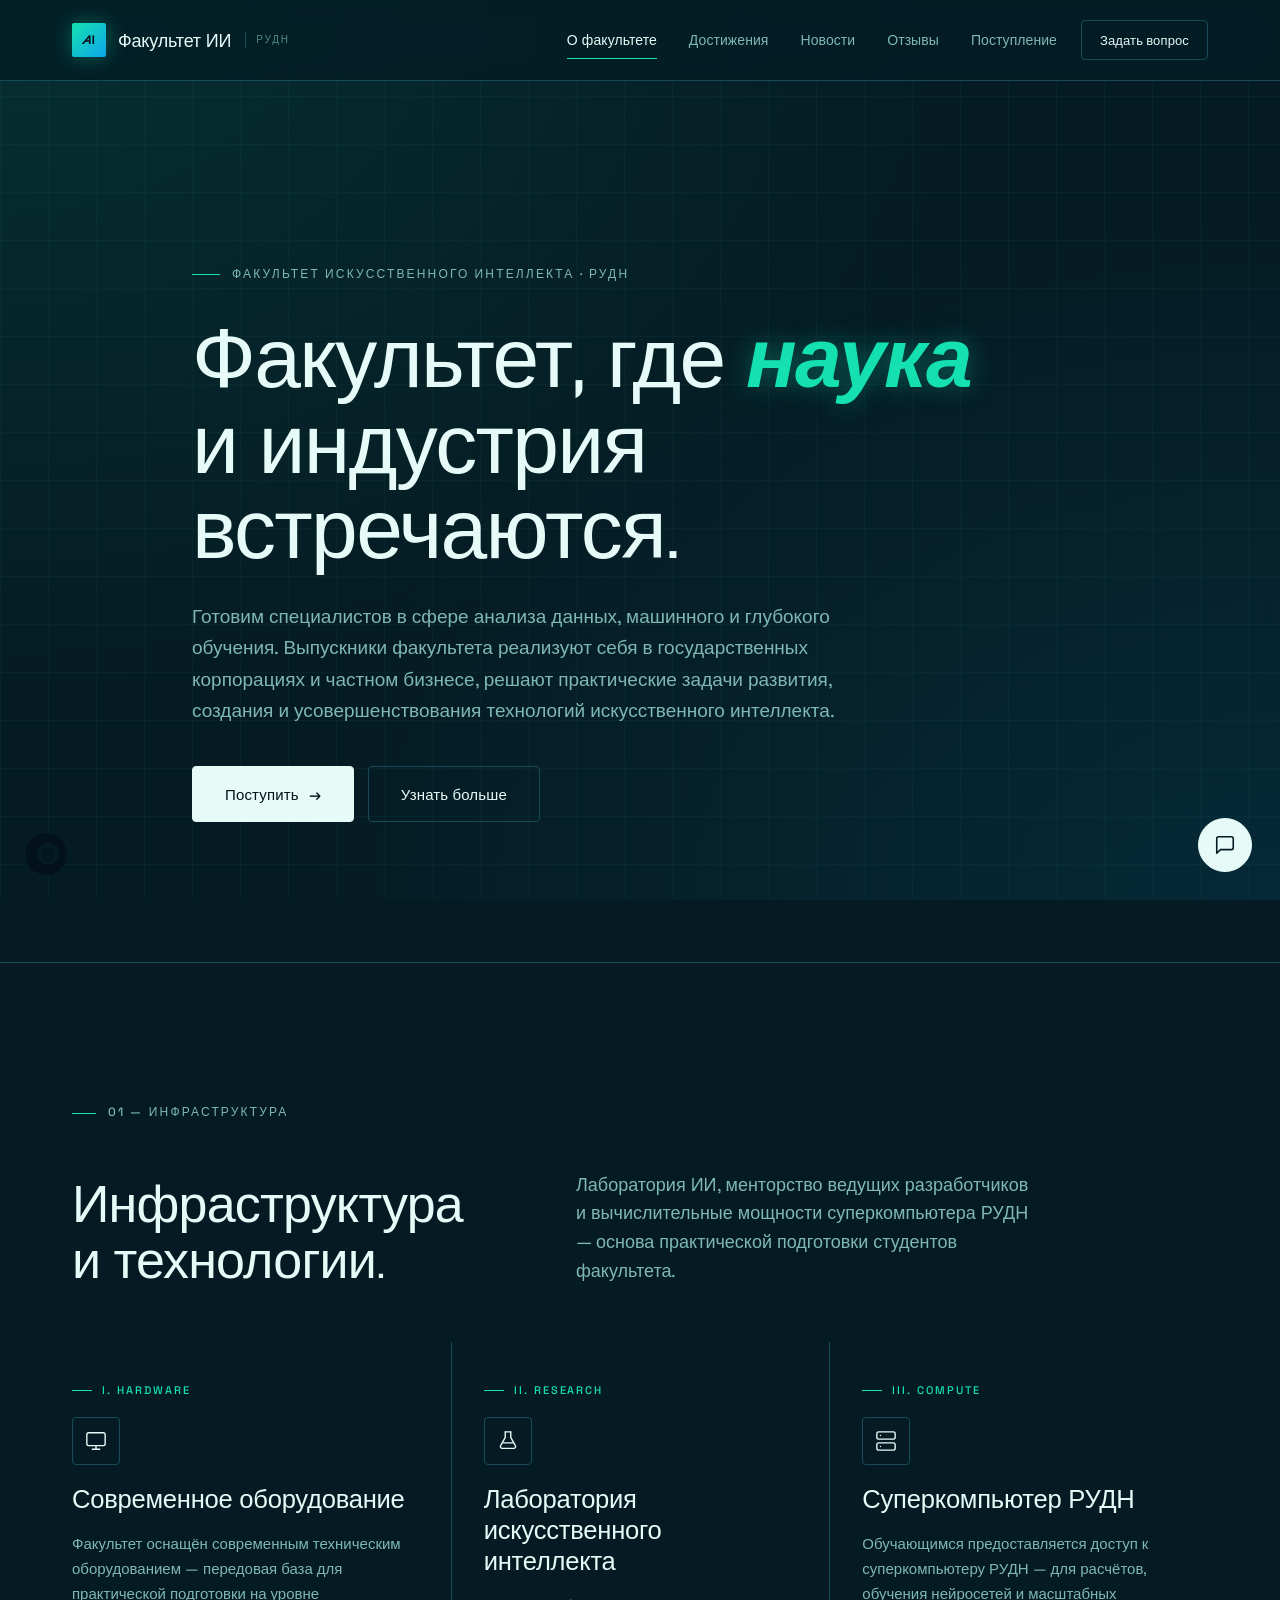
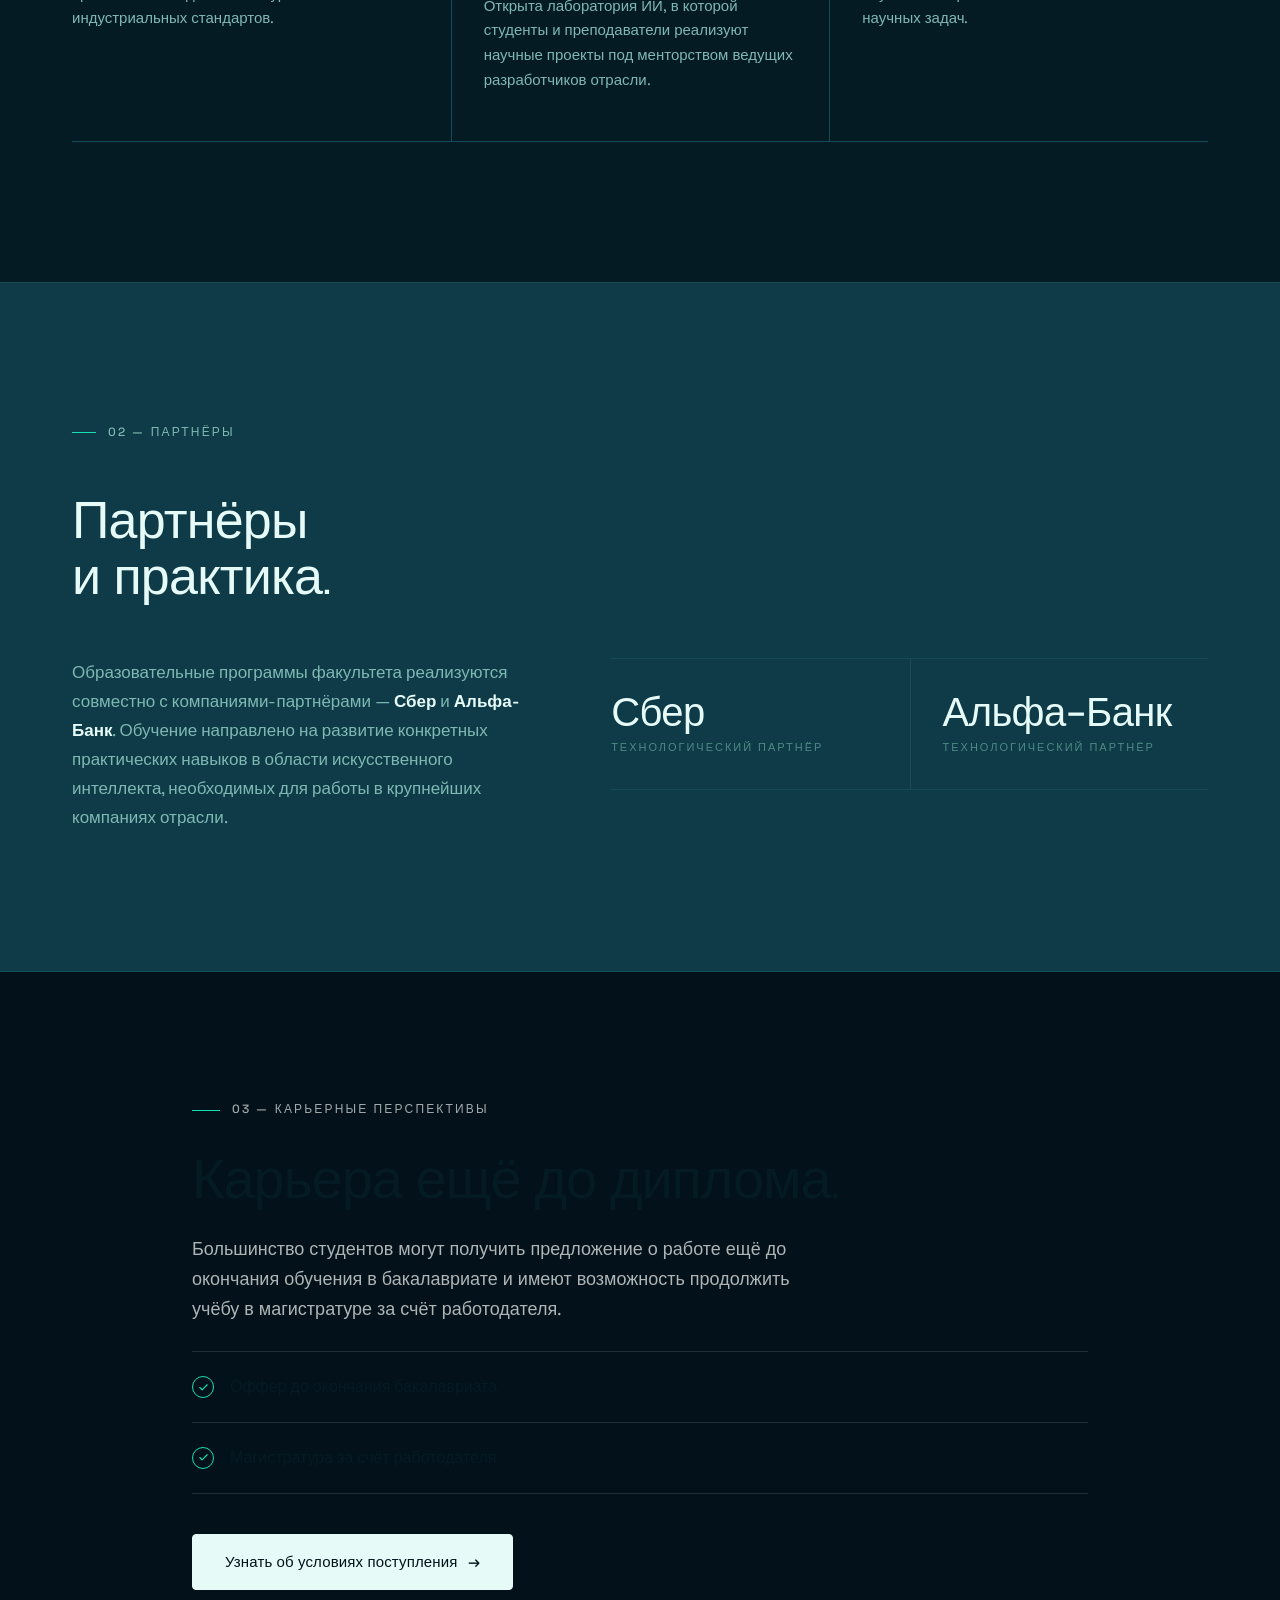
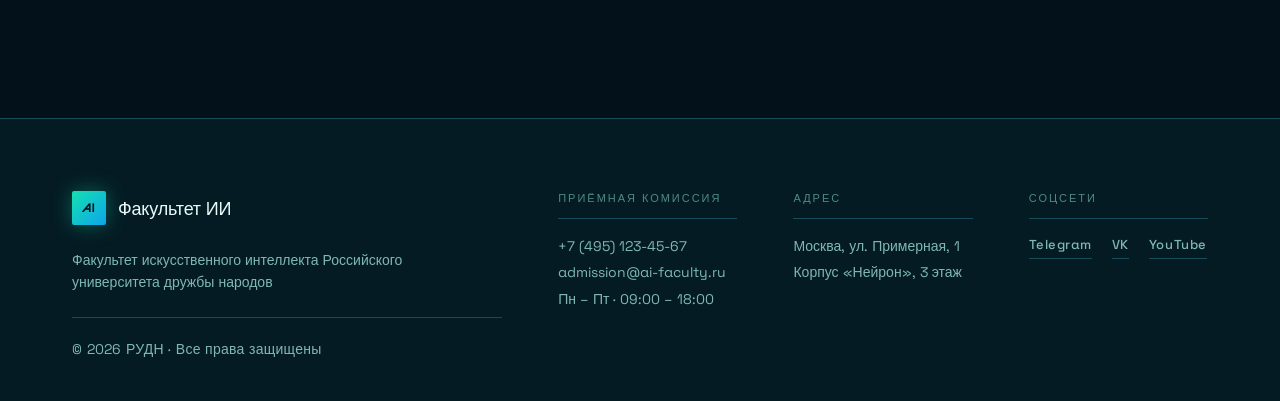
==== commit 9018c548: "Merge pull request #13 from fii-web-op/claude/update-website-theme-hLZlv Rebrand to AI Tech theme wi" ====
--- a/about.html
+++ b/about.html
@@ -8,7 +8,7 @@
 
   <link rel="preconnect" href="https://fonts.googleapis.com">
   <link rel="preconnect" href="https://fonts.gstatic.com" crossorigin>
-  <link href="https://fonts.googleapis.com/css2?family=Fraunces:ital,opsz,wght,SOFT@0,9..144,300..600,0..100;1,9..144,300..600,0..100&family=Inter:wght@400;500;600&display=swap" rel="stylesheet">
+  <link href="https://fonts.googleapis.com/css2?family=Orbitron:wght@400;500;600;700;800&family=Space+Grotesk:wght@300;400;500;600;700&family=JetBrains+Mono:wght@400;500&display=swap" rel="stylesheet">
   <link rel="stylesheet" href="style.css">
 
   <!--
--- a/style.css
+++ b/style.css
@@ -1,38 +1,38 @@
 /* =====================================================================
    FACULTY OF AI — RUDN
-   Academic Minimalism · Редакторский минимализм
+   AI Tech Theme · Blue-Green
    ---------------------------------------------------------------------
-   Подход: mobile-first, нейтральная палитра + один акцент (РУДН-red),
-   редакторская типографика (Fraunces для display + Inter для UI),
-   тонкие линии, минимум декора, деликатные анимации.
+   Подход: mobile-first, футуристичная технологичная палитра (сине-зелёная),
+   tech-типографика (Orbitron для display + Space Grotesk для UI),
+   тонкий сетчатый фон, деликатные анимации.
    ===================================================================== */
 
 /* ===== DESIGN TOKENS ===== */
 :root {
-  /* — Нейтральная палитра (бумажная основа) — */
-  --paper:          #FAFAF7;
-  --surface:        #FFFFFF;
-  --surface-soft:   #F4F2EC;
-  --ink:            #111111;
-  --ink-soft:       #1F1F1F;
-  --muted:          #5B5B55;
-  --muted-2:        #8A8A82;
-  --rule:           #E5E3DC;
-  --divider:        #EFECE4;
-
-  /* — Один акцент (РУДН-red) — */
-  --accent:         #C8102E;
-  --accent-hover:   #9F0C24;
-  --accent-soft:    rgba(200, 16, 46, 0.08);
+  /* — AI Tech палитра (сине-зелёная, тёмная) — */
+  --paper:          #051B23;
+  --surface:        #0A2A35;
+  --surface-soft:   #0E3B47;
+  --ink:            #E6FBF7;
+  --ink-soft:       #C9F2EB;
+  --muted:          #7FB8B3;
+  --muted-2:        #4E8A85;
+  --rule:           #164C57;
+  --divider:        #0F3C48;
+
+  /* — Акцент (blue-green / teal) — */
+  --accent:         #14E0B1;
+  --accent-hover:   #0FB891;
+  --accent-soft:    rgba(20, 224, 177, 0.12);
 
   /* — Тёмная поверхность для CTA-блоков — */
-  --ink-dark:       #0E0E0E;
-  --ink-dark-soft:  #1A1A1A;
-
-  /* — Типографика — */
-  --font-serif:  'Fraunces', 'Playfair Display', Georgia, 'Times New Roman', serif;
-  --font-sans:   'Inter', -apple-system, BlinkMacSystemFont, 'Segoe UI', Roboto, sans-serif;
-  --font-mono:   ui-monospace, SFMono-Regular, Menlo, Consolas, monospace;
+  --ink-dark:       #02111A;
+  --ink-dark-soft:  #081F2B;
+
+  /* — Типографика (AI Tech) — */
+  --font-serif:  'Orbitron', 'Chakra Petch', 'Rajdhani', 'Space Grotesk', sans-serif;
+  --font-sans:   'Space Grotesk', 'Exo 2', 'Rajdhani', -apple-system, BlinkMacSystemFont, 'Segoe UI', Roboto, sans-serif;
+  --font-mono:   'JetBrains Mono', 'Share Tech Mono', ui-monospace, SFMono-Regular, Menlo, Consolas, monospace;
 
   /* — Размеры / ритм — */
   --radius:      4px;
@@ -70,7 +70,14 @@
   font-size: 16px;
   line-height: 1.6;
   color: var(--ink);
-  background: var(--paper);
+  background-color: var(--paper);
+  background-image:
+    radial-gradient(ellipse at top left, rgba(20, 224, 177, 0.10), transparent 55%),
+    radial-gradient(ellipse at bottom right, rgba(14, 165, 233, 0.10), transparent 55%),
+    linear-gradient(rgba(20, 224, 177, 0.045) 1px, transparent 1px),
+    linear-gradient(90deg, rgba(20, 224, 177, 0.045) 1px, transparent 1px);
+  background-size: auto, auto, 48px 48px, 48px 48px;
+  background-attachment: fixed;
   -webkit-font-smoothing: antialiased;
   -moz-osx-font-smoothing: grayscale;
   text-rendering: optimizeLegibility;
@@ -110,12 +117,11 @@
 .display,
 h1, h2, h3 {
   font-family: var(--font-serif);
-  font-weight: 400;
+  font-weight: 600;
   font-style: normal;
   color: var(--ink);
-  letter-spacing: -0.01em;
-  font-feature-settings: 'ss01';
-  font-variation-settings: 'opsz' 144, 'SOFT' 0;
+  letter-spacing: 0.005em;
+  text-transform: none;
 }
 
 h1 { font-size: clamp(40px, 6.5vw, 84px); line-height: 1.02; }
@@ -203,49 +209,53 @@
 
 .btn:active { transform: translateY(1px); }
 
-/* Primary — чёрная заливка (уверенный, академичный) */
+/* Primary — светлая заливка на тёмном фоне */
 .btn--primary {
   background: var(--ink);
-  color: var(--paper);
+  color: var(--ink-dark);
   border-color: var(--ink);
 }
 .btn--primary:hover {
   background: var(--accent);
   border-color: var(--accent);
-  color: #fff;
-}
-
-/* Accent — единственный красный CTA (для ключевых действий) */
+  color: var(--ink-dark);
+  box-shadow: 0 0 24px rgba(20, 224, 177, 0.45);
+}
+
+/* Accent — единственный blue-green CTA */
 .btn--accent {
   background: var(--accent);
-  color: #fff;
+  color: var(--ink-dark);
   border-color: var(--accent);
+  box-shadow: 0 0 0 1px rgba(20, 224, 177, 0.25), 0 0 24px rgba(20, 224, 177, 0.25);
 }
 .btn--accent:hover {
   background: var(--accent-hover);
   border-color: var(--accent-hover);
-}
-
-/* Outline — тонкая рамка, нейтральная */
+  box-shadow: 0 0 0 1px rgba(20, 224, 177, 0.4), 0 0 32px rgba(20, 224, 177, 0.5);
+}
+
+/* Outline — тонкая рамка */
 .btn--outline {
   background: transparent;
   color: var(--ink);
   border-color: var(--rule);
 }
 .btn--outline:hover {
-  border-color: var(--ink);
+  border-color: var(--accent);
+  color: var(--accent);
 }
 
 /* White — для тёмных CTA-секций */
 .btn--white {
-  background: var(--paper);
-  color: var(--ink);
-  border-color: var(--paper);
+  background: var(--ink);
+  color: var(--ink-dark);
+  border-color: var(--ink);
 }
 .btn--white:hover {
-  background: transparent;
-  color: var(--paper);
-  border-color: var(--paper);
+  background: var(--accent);
+  color: var(--ink-dark);
+  border-color: var(--accent);
 }
 
 .btn--lg {
@@ -295,9 +305,9 @@
   position: sticky;
   top: 0;
   z-index: 100;
-  background: rgba(250, 250, 247, 0.85);
-  backdrop-filter: saturate(140%) blur(10px);
-  -webkit-backdrop-filter: saturate(140%) blur(10px);
+  background: rgba(5, 27, 35, 0.78);
+  backdrop-filter: saturate(160%) blur(14px);
+  -webkit-backdrop-filter: saturate(160%) blur(14px);
   border-bottom: 1px solid var(--rule);
 }
 
@@ -324,13 +334,14 @@
   justify-content: center;
   width: 34px;
   height: 34px;
-  background: var(--ink);
-  color: var(--paper);
-  font-family: var(--font-sans);
+  background: linear-gradient(135deg, var(--accent) 0%, #0EA5E9 100%);
+  color: var(--ink-dark);
+  font-family: var(--font-serif);
   font-size: 12px;
-  font-weight: 600;
-  letter-spacing: 0.05em;
+  font-weight: 700;
+  letter-spacing: 0.08em;
   border-radius: var(--radius-sm);
+  box-shadow: 0 0 20px rgba(20, 224, 177, 0.35);
 }
 
 .header__logo-text {
@@ -583,22 +594,23 @@
 
 .hero__title {
   font-family: var(--font-serif);
-  font-weight: 400;
+  font-weight: 600;
   font-size: clamp(40px, 7.5vw, 96px);
-  line-height: 1.02;
-  letter-spacing: -0.02em;
+  line-height: 1.04;
+  letter-spacing: 0.005em;
   color: var(--ink);
   margin-bottom: 28px;
   text-wrap: balance;
 }
 
-/* Курсив-акцент для выделенного слова в заголовке */
+/* Акцент для выделенного слова в заголовке */
 .hero__title em,
 h1 em, h2 em, h3 em {
-  font-style: italic;
+  font-style: normal;
   font-family: var(--font-serif);
+  font-weight: 700;
   color: var(--accent);
-  font-variation-settings: 'opsz' 144, 'SOFT' 40;
+  text-shadow: 0 0 24px rgba(20, 224, 177, 0.35);
 }
 
 .hero__subtitle {
@@ -730,7 +742,7 @@
 
 .section__subtitle--light,
 .section--dark .section__subtitle {
-  color: rgba(250, 250, 247, 0.7);
+  color: rgba(230, 251, 247, 0.7);
 }
 
 /* Совместимость с текущей разметкой: центрированные старые заголовки */
@@ -945,8 +957,12 @@
 /* ===== APPLY CTA =====
    Чёрная секция с крупным serif-заголовком и одной красной кнопкой. */
 .apply {
-  background: var(--ink-dark);
-  color: var(--paper);
+  background:
+    radial-gradient(circle at 20% 10%, rgba(20, 224, 177, 0.22), transparent 55%),
+    radial-gradient(circle at 80% 90%, rgba(14, 165, 233, 0.22), transparent 55%),
+    var(--ink-dark);
+  color: var(--ink);
+  border-top: 1px solid var(--rule);
   border-bottom: none;
   padding: 96px 0;
 }
@@ -959,7 +975,7 @@
 
 .apply .section__title,
 .apply .section__title--light {
-  color: var(--paper);
+  color: var(--ink);
   font-family: var(--font-serif);
   text-align: left;
   max-width: 720px;
@@ -967,7 +983,7 @@
 
 .apply .section__subtitle,
 .apply .section__subtitle--light {
-  color: rgba(250, 250, 247, 0.7);
+  color: rgba(230, 251, 247, 0.7);
   text-align: left;
   max-width: 640px;
   margin-bottom: 16px;
@@ -1218,12 +1234,12 @@
 
 .chat-widget__close-btn {
   margin-left: auto;
-  color: rgba(250, 250, 247, 0.7);
+  color: rgba(230, 251, 247, 0.7);
   font-size: 22px;
   line-height: 1;
   transition: color var(--t);
 }
-.chat-widget__close-btn:hover { color: var(--paper); }
+.chat-widget__close-btn:hover { color: var(--ink); }
 
 .chat-widget__messages {
   flex-grow: 1;
@@ -1470,15 +1486,15 @@
     padding: 120px 0;
   }
 
-  .cards {
+  .cards:not(.cards--programs) {
     grid-template-columns: repeat(4, 1fr);
     gap: 0;
   }
 
-  .cards > .card {
+  .cards:not(.cards--programs) > .card {
     padding: 32px 28px 40px 0;
   }
-  .cards > .card + .card {
+  .cards:not(.cards--programs) > .card + .card {
     border-left: 1px solid var(--rule);
     padding-left: 28px;
   }
@@ -1541,6 +1557,8 @@
   outline-offset: 3px;
   border-radius: var(--radius-sm);
 }
+
+/* ===== DARK THEME — тема всегда тёмная (AI Tech), системные настройки не переопределяют. ===== */
 
 @media (prefers-reduced-motion: reduce) {
   *,
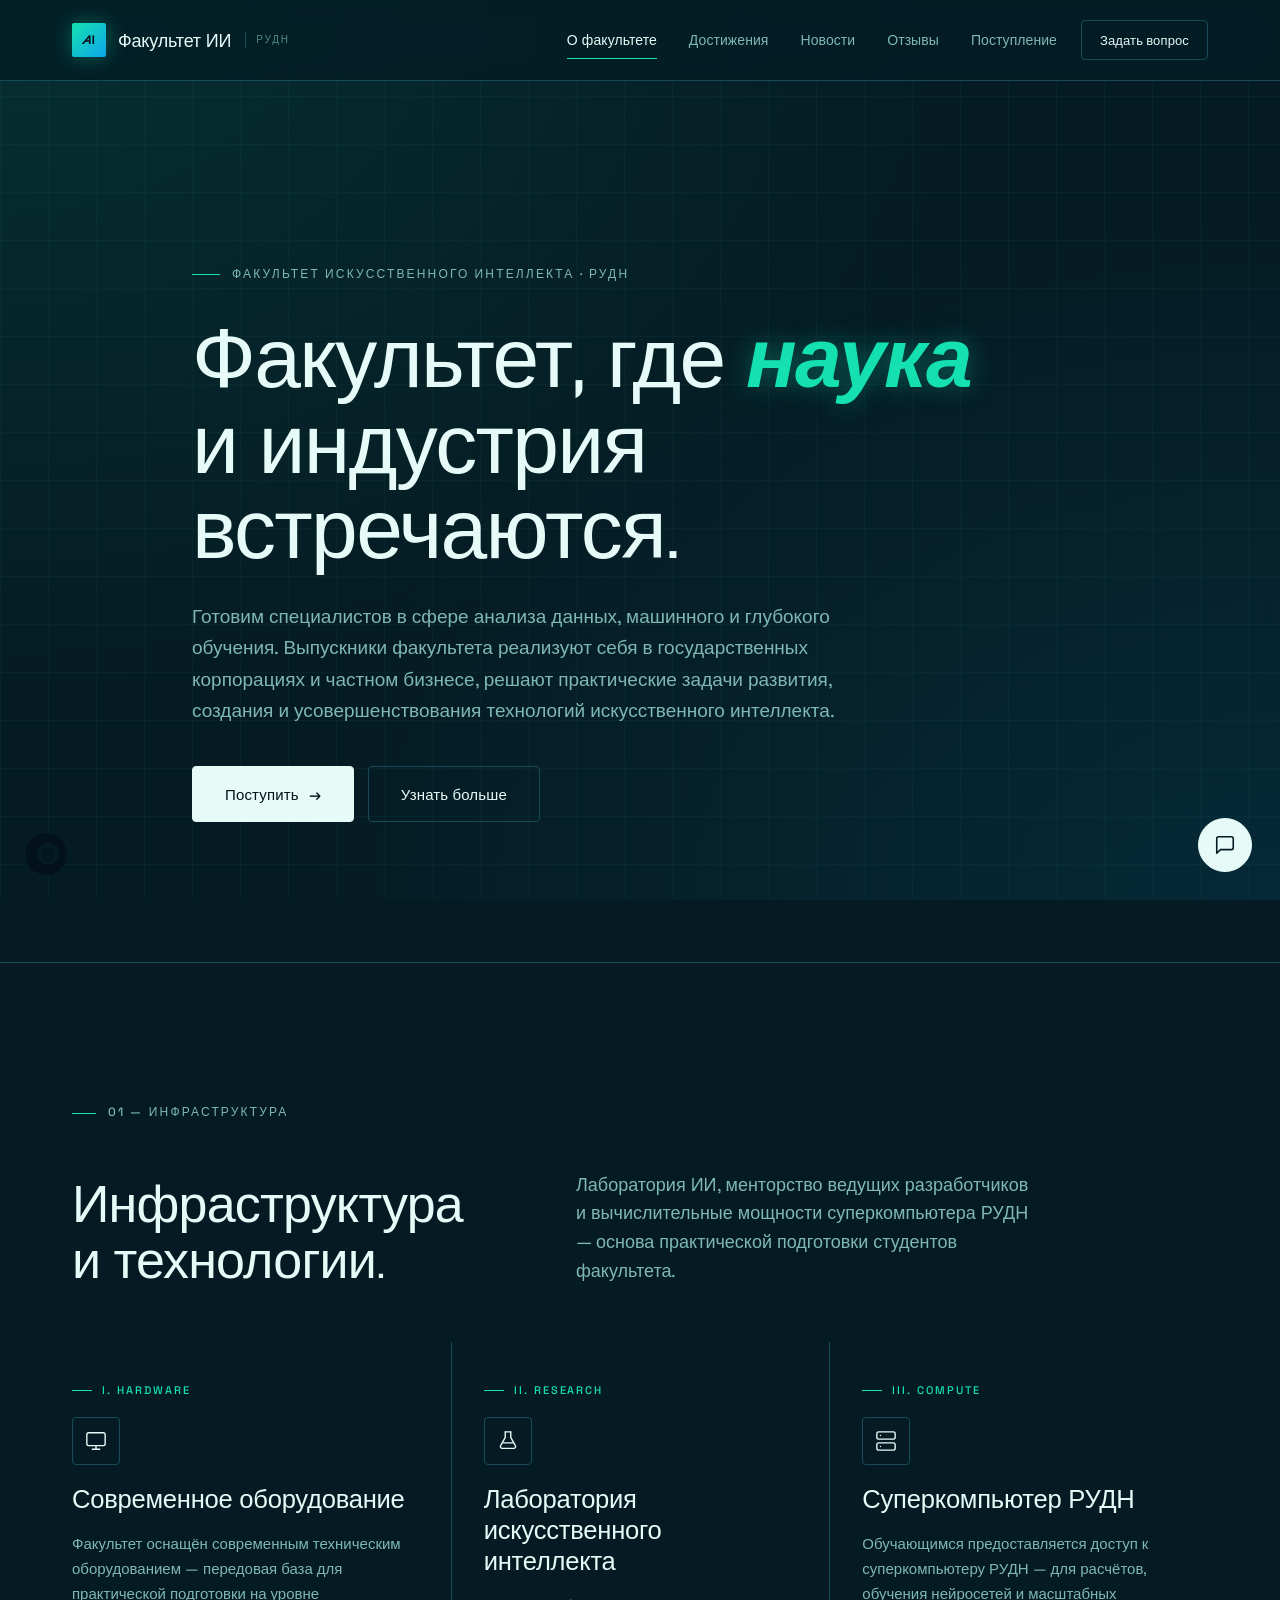
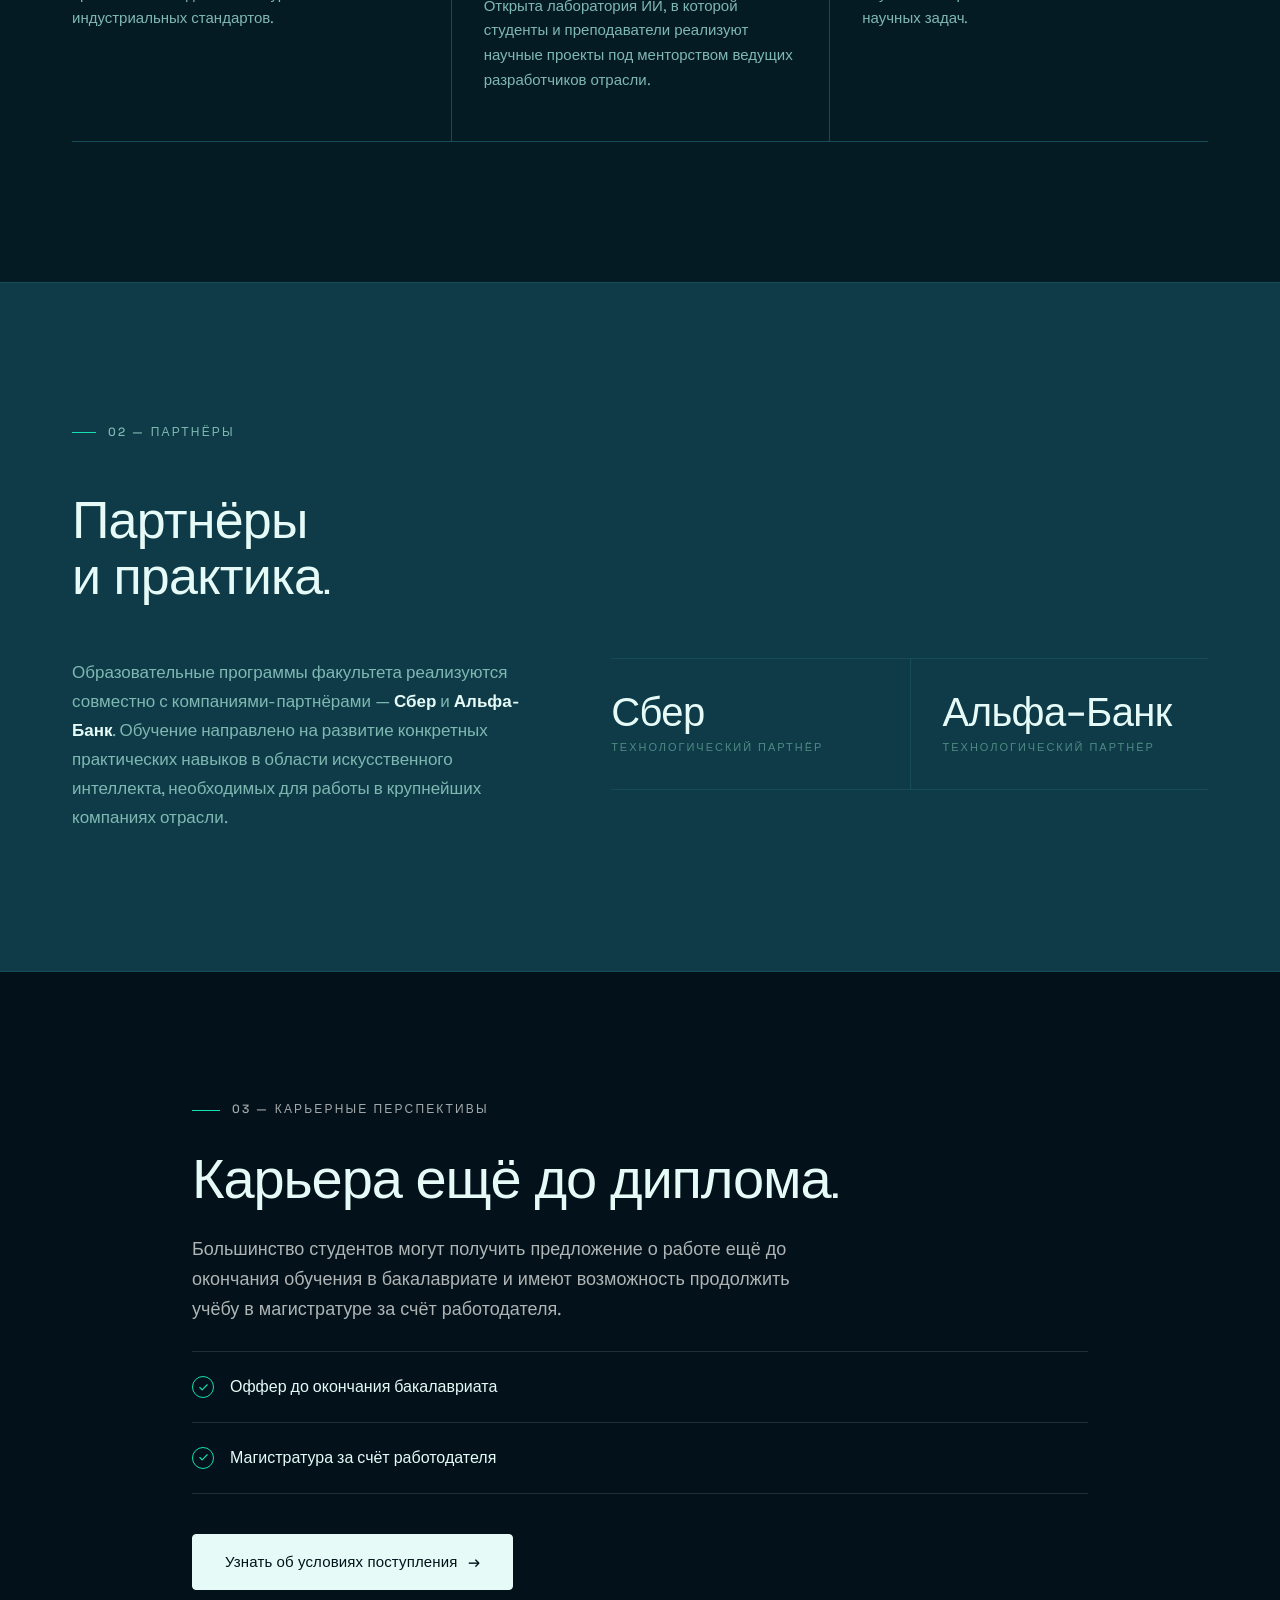
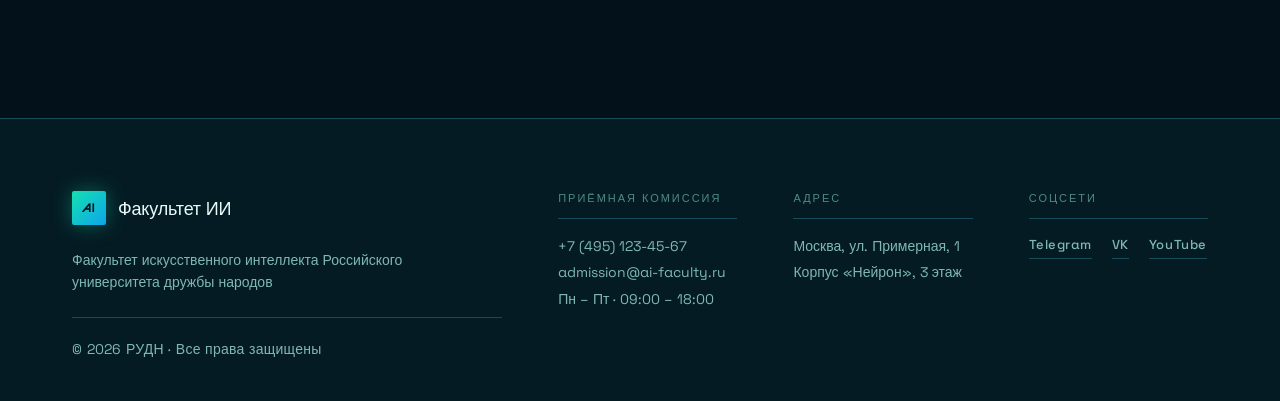
==== commit 7b168245: "Merge pull request #14 from fii-web-op/claude/fix-invisible-text-U6Zgl Fix career CTA section text c" ====
--- a/about.html
+++ b/about.html
@@ -281,7 +281,7 @@
     .career-cta {
       padding: 96px 0;
       background: var(--ink-dark);
-      color: var(--paper);
+      color: var(--ink);
     }
 
     .career-cta__inner {
@@ -315,7 +315,7 @@
       font-size: clamp(32px, 4.5vw, 56px);
       line-height: 1.05;
       letter-spacing: -0.02em;
-      color: var(--paper);
+      color: var(--ink);
       margin: 0;
       text-wrap: balance;
     }
@@ -372,7 +372,7 @@
       font-family: var(--font-sans);
       font-size: 16px;
       font-weight: 500;
-      color: var(--paper);
+      color: var(--ink);
     }
 
     .career-cta .btn {
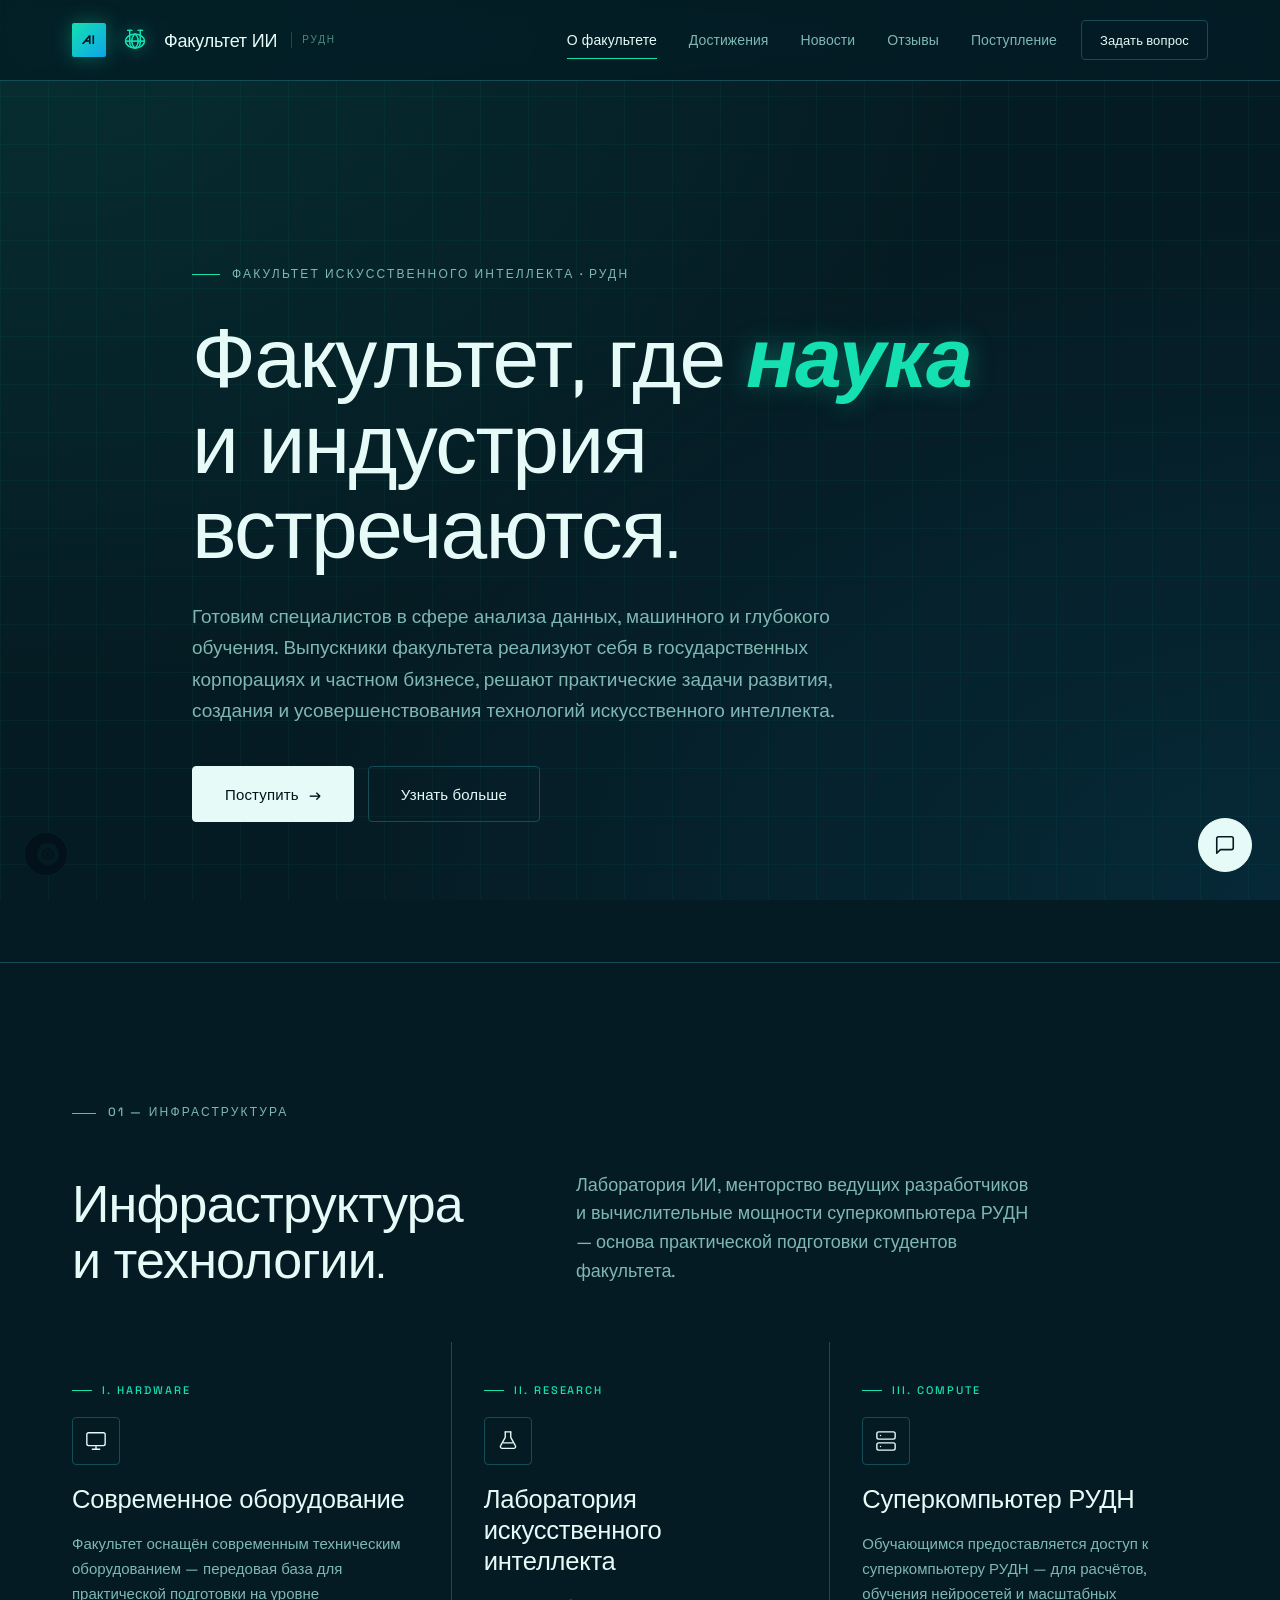
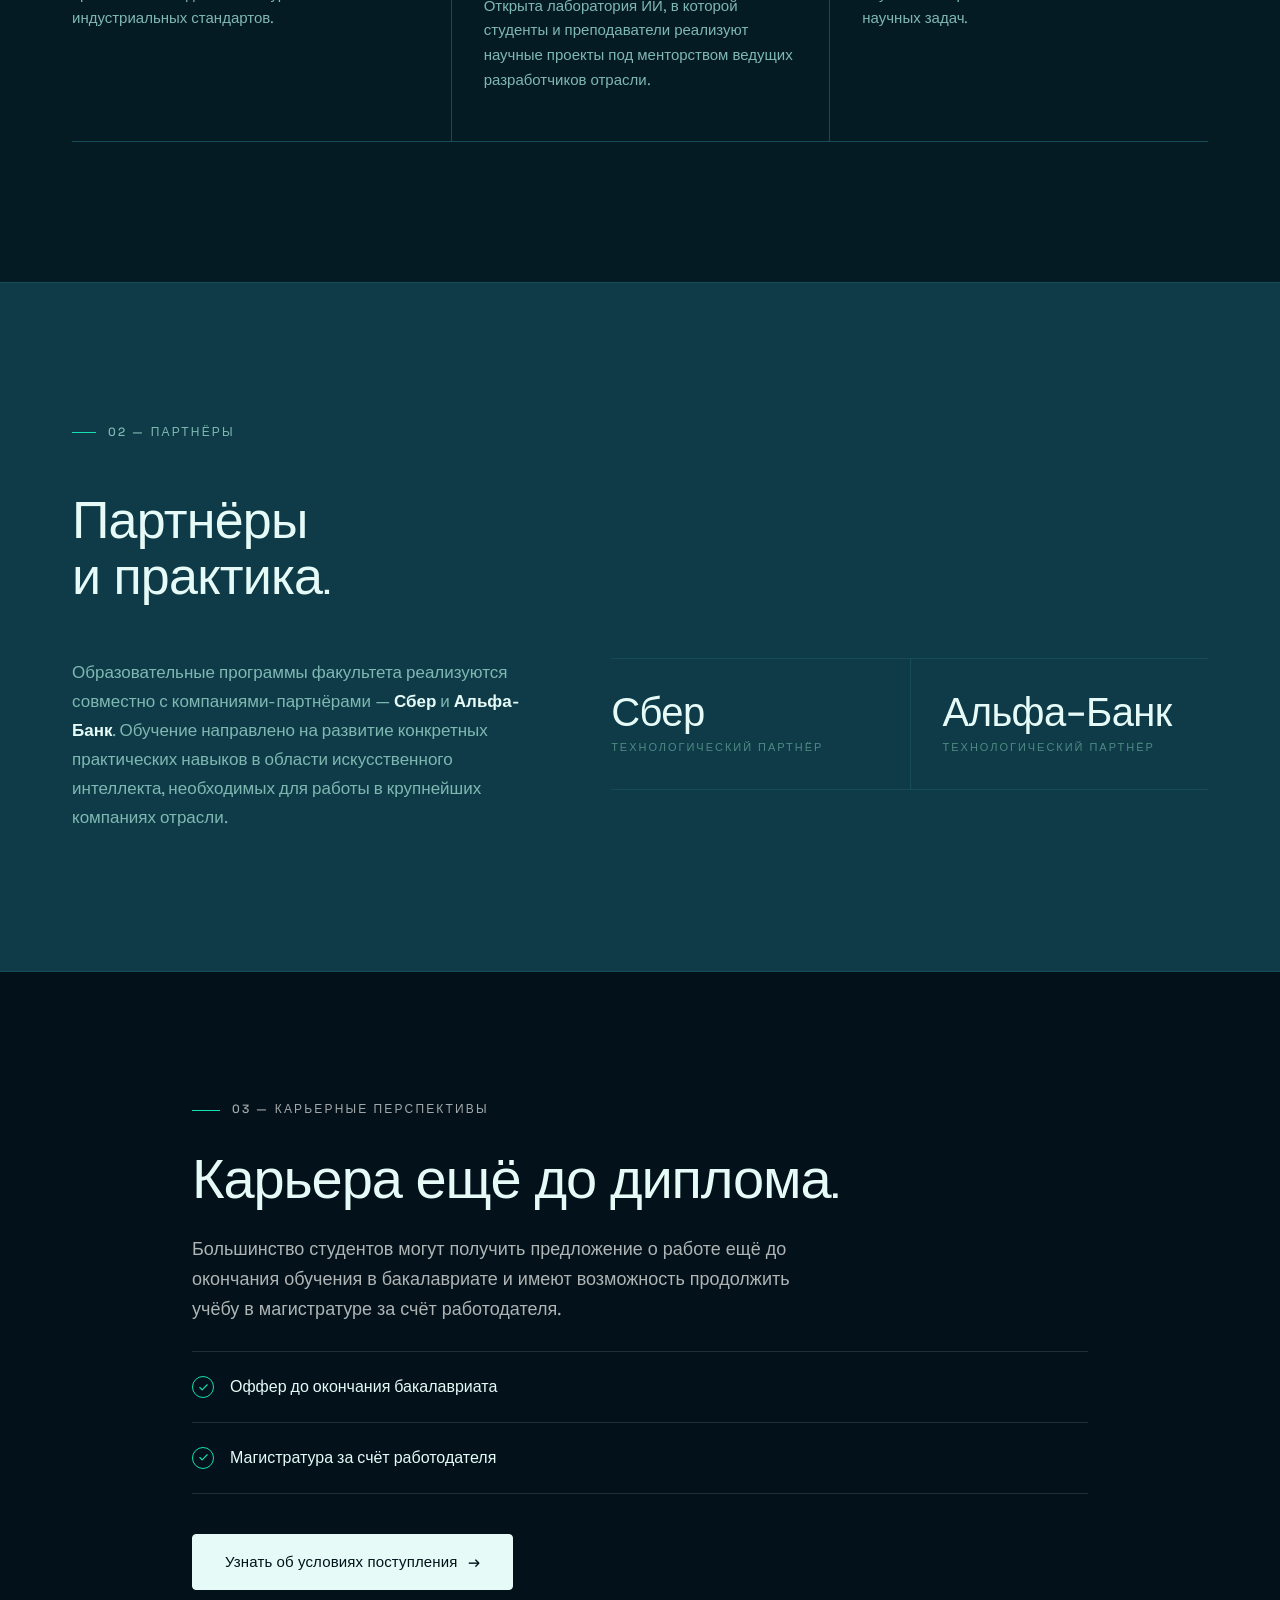
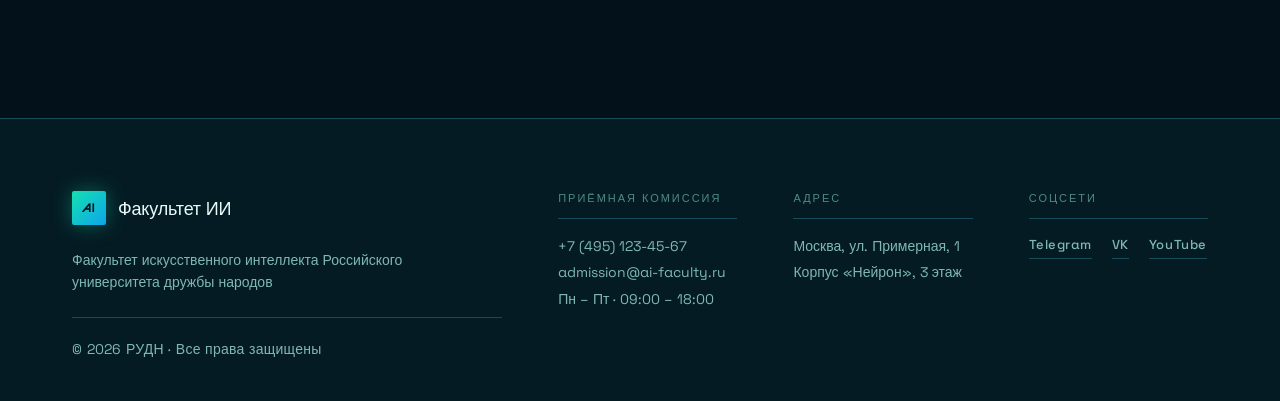
==== commit 1b2bec43: "feat(header): add RUDN AI mark as second logo image Add an SVG logo (globe with U shape) alongside t" ====
--- a/about.html
+++ b/about.html
@@ -451,6 +451,7 @@
     <div class="container header__inner">
       <a href="index.html" class="header__logo" aria-label="Факультет ИИ РУДН — на главную">
         <span class="header__logo-icon">AI</span>
+        <img src="assets/rudn-logo.svg" alt="" class="header__logo-mark" aria-hidden="true">
         <span class="header__logo-text">Факультет ИИ</span>
         <span class="header__logo-subtitle">РУДН</span>
       </a>
--- a/style.css
+++ b/style.css
@@ -342,6 +342,15 @@
   letter-spacing: 0.08em;
   border-radius: var(--radius-sm);
   box-shadow: 0 0 20px rgba(20, 224, 177, 0.35);
+}
+
+.header__logo-mark {
+  width: 34px;
+  height: 34px;
+  display: inline-block;
+  object-fit: contain;
+  filter: drop-shadow(0 0 8px rgba(20, 224, 177, 0.45));
+  flex-shrink: 0;
 }
 
 .header__logo-text {
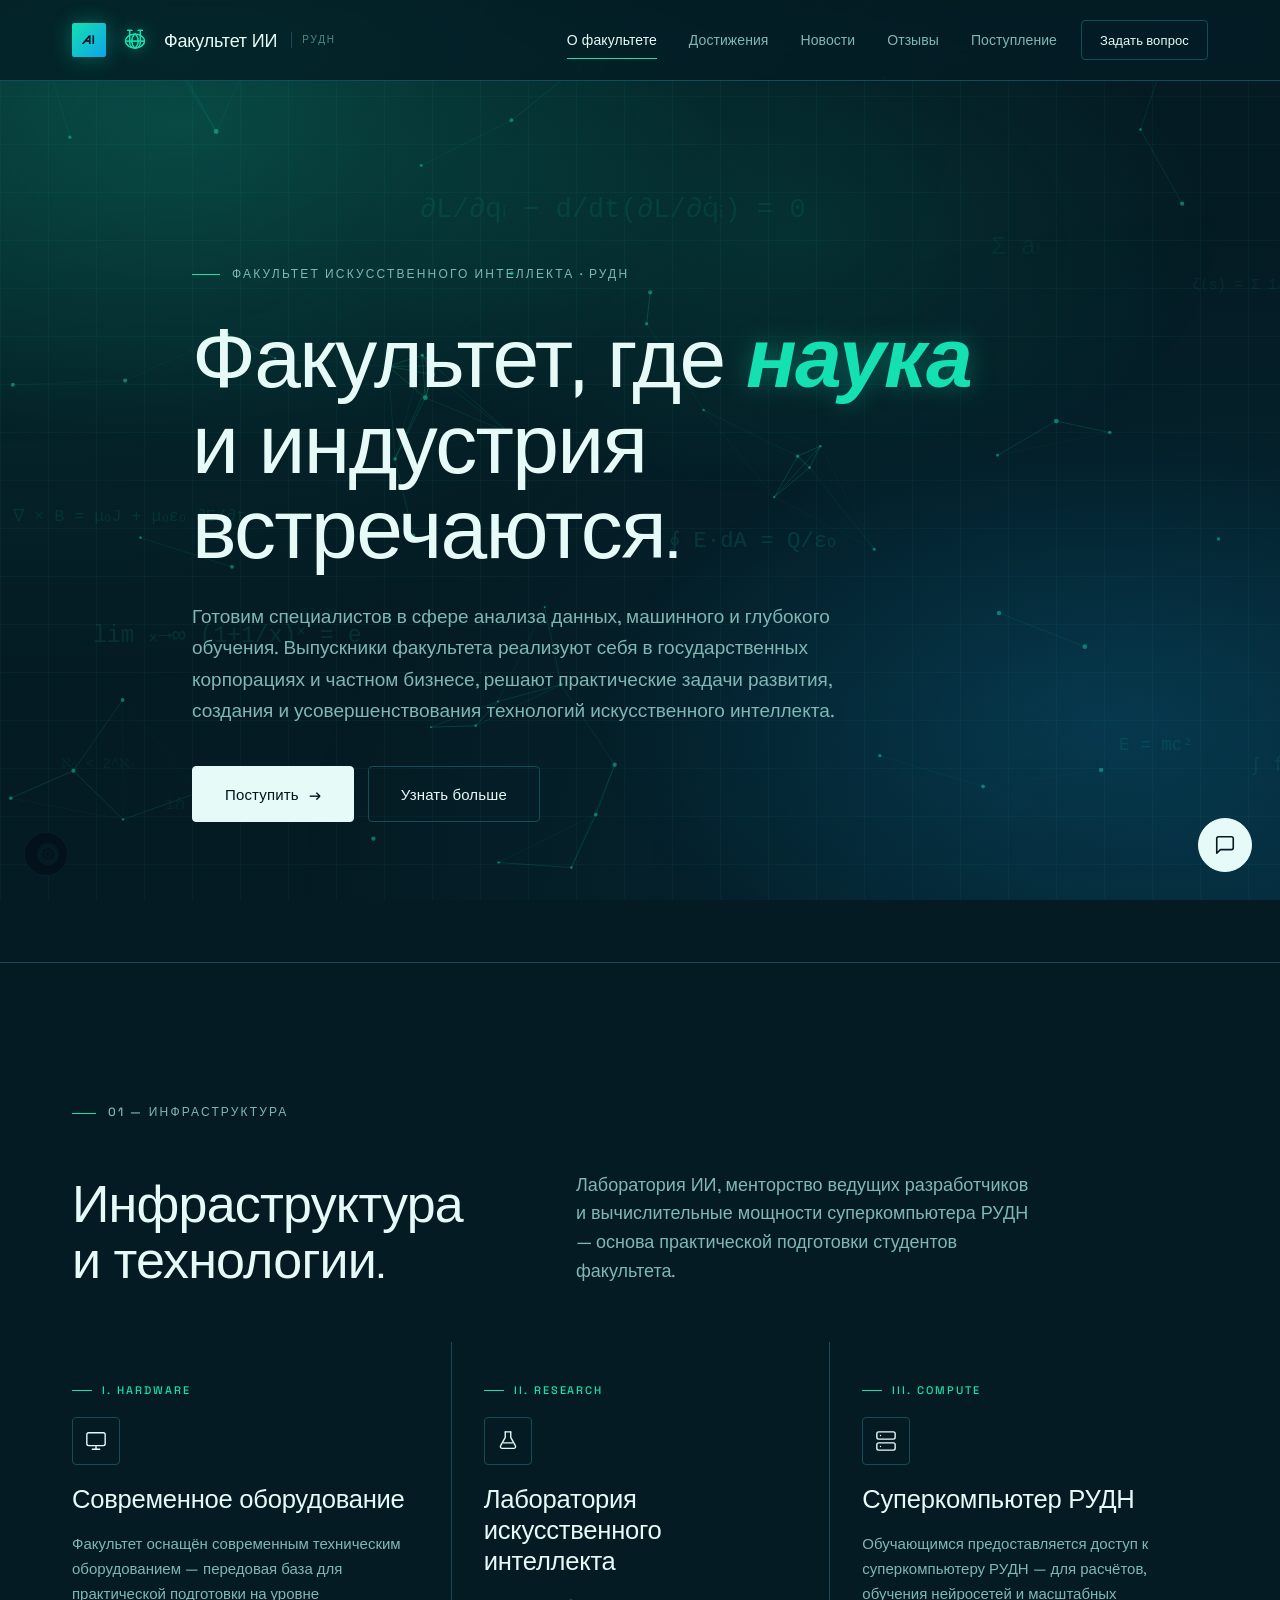
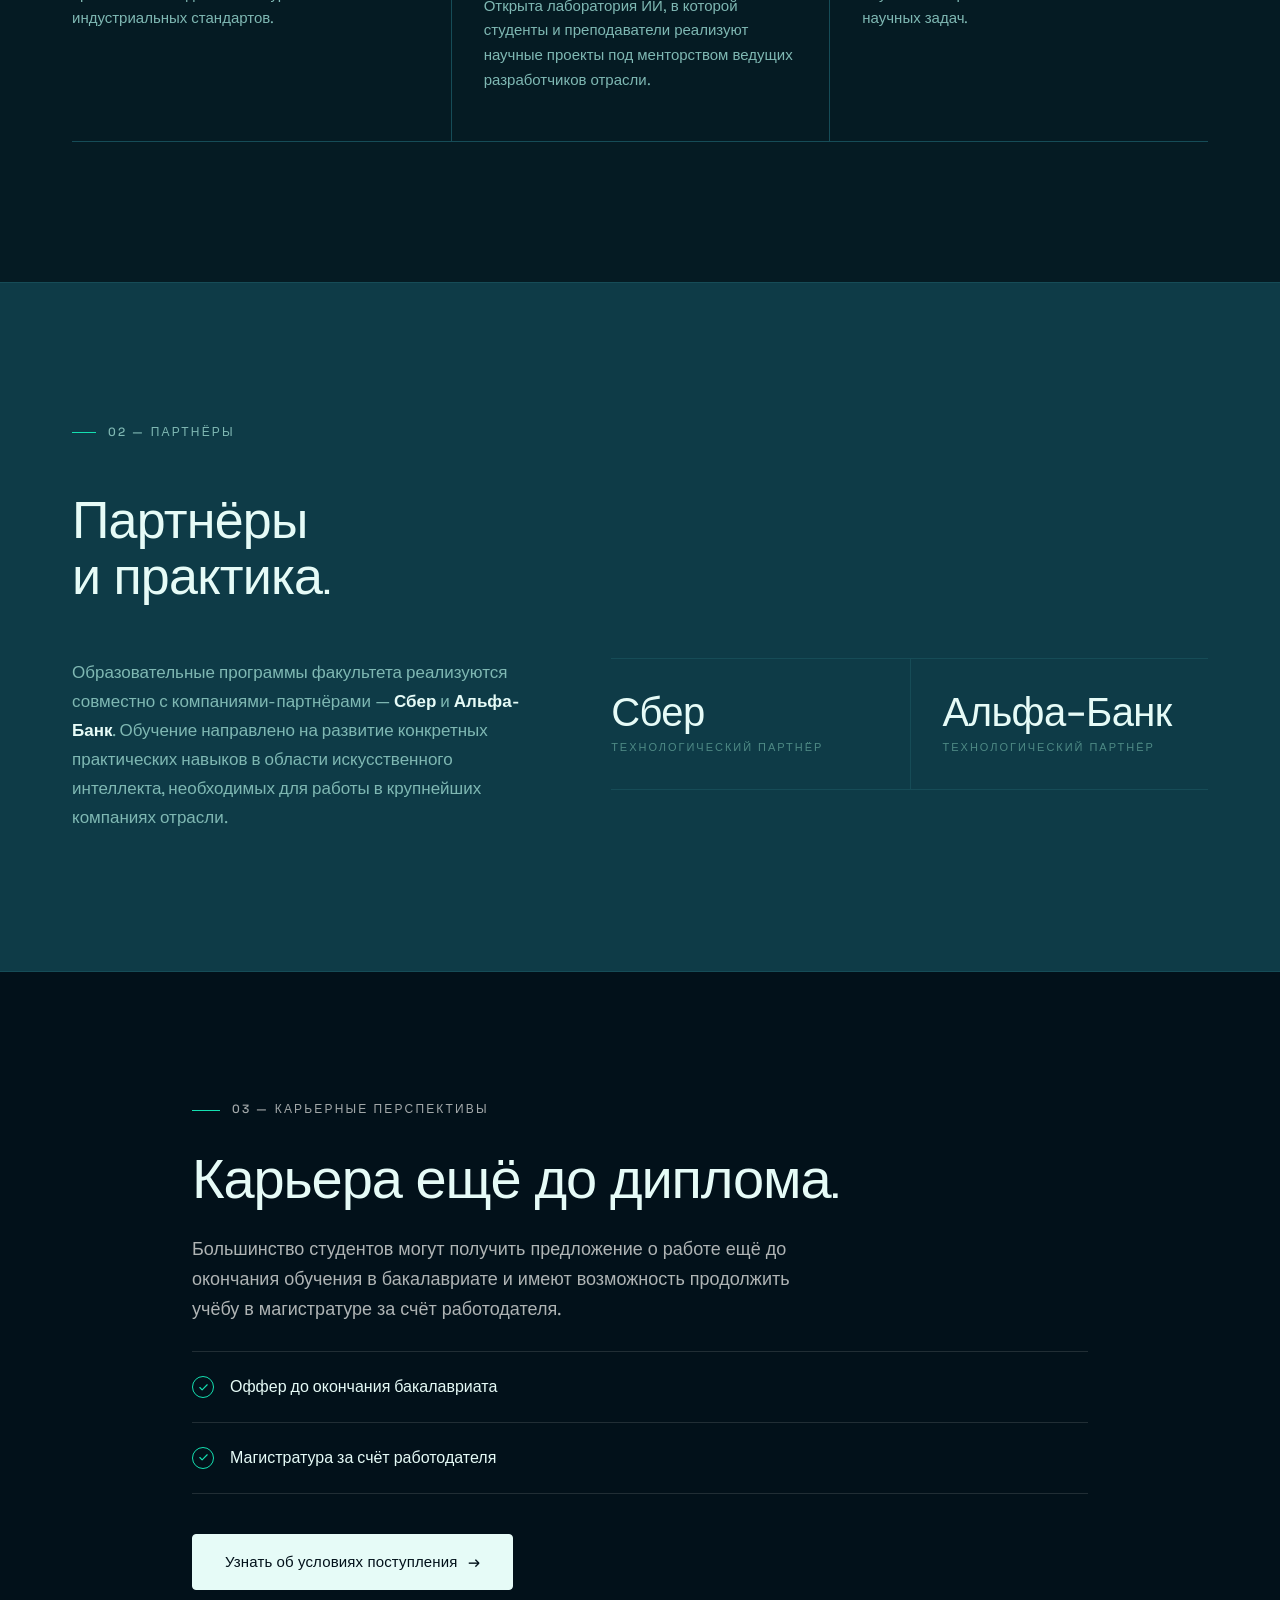
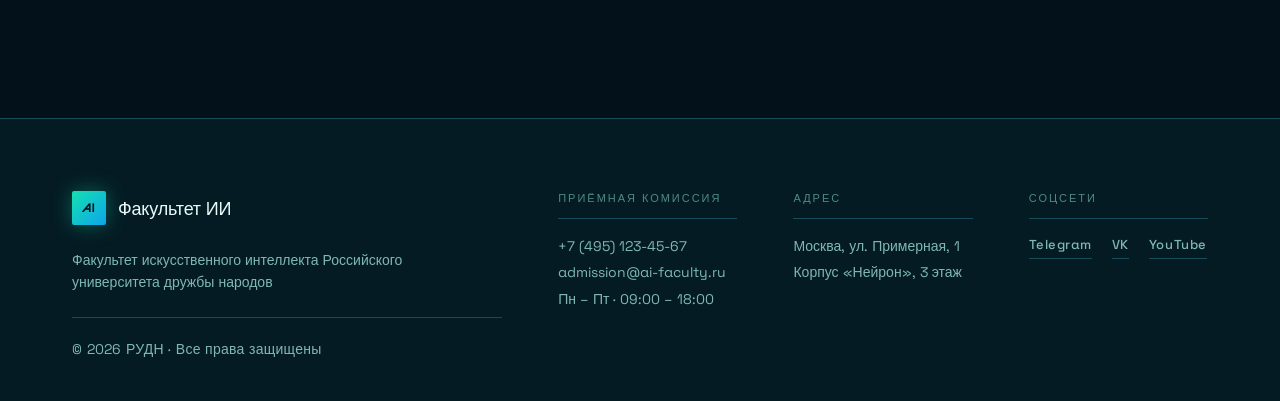
==== commit 7d50d1c9: "Add dynamic background effects layer Self-contained module renders four effects strictly behind page" ====
--- a/about.html
+++ b/about.html
@@ -730,6 +730,7 @@
   </div>
 
   <script src="tile-registry.js"></script>
+  <script src="background-effects.js"></script>
   <script src="script.js"></script>
 </body>
 </html>
--- a/style.css
+++ b/style.css
@@ -1397,10 +1397,328 @@
   .admin-fab__label { opacity: 1; transform: none; }
 }
 
+/* ===== TICKER (бегущая строка) ===== */
+.ticker {
+  width: 100%;
+  overflow: hidden;
+  background: var(--surface);
+  border-bottom: 1px solid var(--rule);
+  height: 38px;
+  display: flex;
+  align-items: center;
+  cursor: default;
+  user-select: none;
+}
+
+.ticker__track {
+  display: flex;
+  align-items: center;
+  gap: 0;
+  white-space: nowrap;
+  animation: ticker-scroll 40s linear infinite;
+  will-change: transform;
+}
+
+.ticker:hover .ticker__track {
+  animation-play-state: paused;
+}
+
+@keyframes ticker-scroll {
+  from { transform: translateX(0); }
+  to   { transform: translateX(-50%); }
+}
+
+.ticker__item {
+  display: inline-flex;
+  align-items: center;
+  gap: 10px;
+  padding: 0 32px;
+  font-family: var(--font-sans);
+  font-size: 12px;
+  font-weight: 500;
+  letter-spacing: 0.06em;
+  color: var(--muted);
+  transition: color var(--t);
+}
+
+.ticker:hover .ticker__item {
+  color: var(--ink);
+}
+
+.ticker__dot {
+  display: inline-block;
+  width: 5px;
+  height: 5px;
+  border-radius: 50%;
+  background: var(--accent);
+  flex-shrink: 0;
+}
+
+@media (prefers-reduced-motion: reduce) {
+  .ticker__track {
+    animation: none;
+    flex-wrap: wrap;
+    white-space: normal;
+    gap: 8px;
+    padding: 6px 0;
+  }
+  .ticker {
+    height: auto;
+    min-height: 38px;
+  }
+}
+
+/* ===== CAROUSEL ===== */
+.carousel-wrapper {
+  position: relative;
+  margin: 0 -8px;
+  padding: 0 8px;
+}
+
+.carousel {
+  display: flex;
+  gap: 16px;
+  overflow-x: auto;
+  scroll-snap-type: x mandatory;
+  scroll-behavior: smooth;
+  padding-bottom: 20px;
+  -webkit-overflow-scrolling: touch;
+  scrollbar-width: thin;
+  scrollbar-color: var(--rule) transparent;
+}
+
+.carousel::-webkit-scrollbar {
+  height: 3px;
+}
+.carousel::-webkit-scrollbar-track {
+  background: transparent;
+}
+.carousel::-webkit-scrollbar-thumb {
+  background: var(--rule);
+  border-radius: 2px;
+}
+
+.carousel-btn {
+  position: absolute;
+  top: calc(50% - 10px);
+  transform: translateY(-50%);
+  width: 40px;
+  height: 40px;
+  border-radius: 50%;
+  background: var(--surface);
+  border: 1px solid var(--rule);
+  color: var(--ink);
+  display: inline-flex;
+  align-items: center;
+  justify-content: center;
+  font-size: 16px;
+  z-index: 2;
+  cursor: pointer;
+  transition: background var(--t), border-color var(--t), color var(--t);
+  flex-shrink: 0;
+}
+
+.carousel-btn:hover {
+  background: var(--accent);
+  border-color: var(--accent);
+  color: var(--ink-dark);
+}
+
+.carousel-btn--prev { left: -20px; }
+.carousel-btn--next { right: -20px; }
+
+.carousel-btn[disabled] {
+  opacity: 0.3;
+  cursor: default;
+  pointer-events: none;
+}
+
+/* ===== ACHIEVEMENT CARDS ===== */
+.achieve-card {
+  flex: 0 0 280px;
+  scroll-snap-align: start;
+  display: flex;
+  flex-direction: column;
+  gap: 10px;
+  padding: 28px 24px;
+  border: 1px solid var(--rule);
+  background: var(--surface);
+  transition: border-color var(--t), transform var(--t);
+}
+
+.achieve-card:hover {
+  border-color: var(--accent);
+  transform: translateY(-3px);
+}
+
+.achieve-card__tag {
+  font-family: var(--font-sans);
+  font-size: 10px;
+  font-weight: 500;
+  letter-spacing: 0.18em;
+  text-transform: uppercase;
+  color: var(--accent);
+  display: inline-flex;
+  align-items: center;
+  gap: 8px;
+}
+
+.achieve-card__tag::before {
+  content: '';
+  width: 16px;
+  height: 1px;
+  background: var(--accent);
+}
+
+.achieve-card__year {
+  font-family: var(--font-mono);
+  font-size: 12px;
+  color: var(--muted-2);
+  margin: 0;
+}
+
+.achieve-card__title {
+  font-family: var(--font-serif);
+  font-weight: 500;
+  font-size: 17px;
+  line-height: 1.25;
+  color: var(--ink);
+  letter-spacing: -0.01em;
+  flex-grow: 1;
+}
+
+.achieve-card__desc {
+  font-family: var(--font-sans);
+  font-size: 13px;
+  line-height: 1.55;
+  color: var(--muted);
+  margin: 0;
+  flex-grow: 1;
+}
+
+.achieve-card__link {
+  display: inline-flex;
+  align-items: center;
+  gap: 6px;
+  font-family: var(--font-sans);
+  font-size: 12px;
+  font-weight: 500;
+  letter-spacing: 0.04em;
+  color: var(--accent);
+  border-bottom: 1px solid transparent;
+  padding-bottom: 1px;
+  transition: border-color var(--t), color var(--t);
+  margin-top: 4px;
+}
+
+.achieve-card__link:hover {
+  border-color: var(--accent);
+}
+
+/* ===== TEACHER CARDS ===== */
+.teacher-card {
+  flex: 0 0 256px;
+  scroll-snap-align: start;
+  display: flex;
+  flex-direction: column;
+  gap: 20px;
+  padding: 32px 24px;
+  border: 1px solid var(--rule);
+  background: var(--surface);
+  transition: border-color var(--t), transform var(--t);
+}
+
+.teacher-card:hover {
+  border-color: var(--ink);
+  transform: translateY(-3px);
+}
+
+.teacher-card__avatar {
+  width: 72px;
+  height: 72px;
+  border-radius: 50%;
+  background: var(--surface-soft);
+  border: 1px solid var(--rule);
+  display: inline-flex;
+  align-items: center;
+  justify-content: center;
+  font-family: var(--font-serif);
+  font-size: 20px;
+  font-weight: 600;
+  color: var(--accent);
+  letter-spacing: 0.04em;
+  flex-shrink: 0;
+  transition: border-color var(--t), box-shadow var(--t);
+}
+
+.teacher-card:hover .teacher-card__avatar {
+  border-color: var(--accent);
+  box-shadow: 0 0 20px rgba(20, 224, 177, 0.25);
+}
+
+.teacher-card__body {
+  display: flex;
+  flex-direction: column;
+  gap: 6px;
+  flex-grow: 1;
+}
+
+.teacher-card__name {
+  font-family: var(--font-serif);
+  font-weight: 500;
+  font-size: 16px;
+  line-height: 1.3;
+  color: var(--ink);
+  letter-spacing: -0.005em;
+}
+
+.teacher-card__rank {
+  font-family: var(--font-mono);
+  font-size: 11px;
+  color: var(--accent);
+  letter-spacing: 0.04em;
+  margin: 0;
+}
+
+.teacher-card__role {
+  font-family: var(--font-sans);
+  font-size: 12px;
+  font-weight: 500;
+  letter-spacing: 0.04em;
+  color: var(--muted-2);
+  margin: 0;
+  padding-top: 4px;
+  border-top: 1px solid var(--divider);
+}
+
+.teacher-card__bio {
+  font-family: var(--font-sans);
+  font-size: 13px;
+  line-height: 1.55;
+  color: var(--muted);
+  margin: 4px 0 0;
+}
+
 /* =====================================================================
    RESPONSIVE — MOBILE FIRST
    Брейкпоинты: 480 / 640 / 768 / 1024 / 1280
    ===================================================================== */
+
+@media (max-width: 640px) {
+  .carousel-btn {
+    display: none;
+  }
+  .carousel-wrapper {
+    margin: 0;
+    padding: 0;
+  }
+  .achieve-card {
+    flex: 0 0 240px;
+  }
+  .teacher-card {
+    flex: 0 0 220px;
+  }
+}
 
 @media (min-width: 480px) {
   .header__logo-subtitle { display: inline-block; }
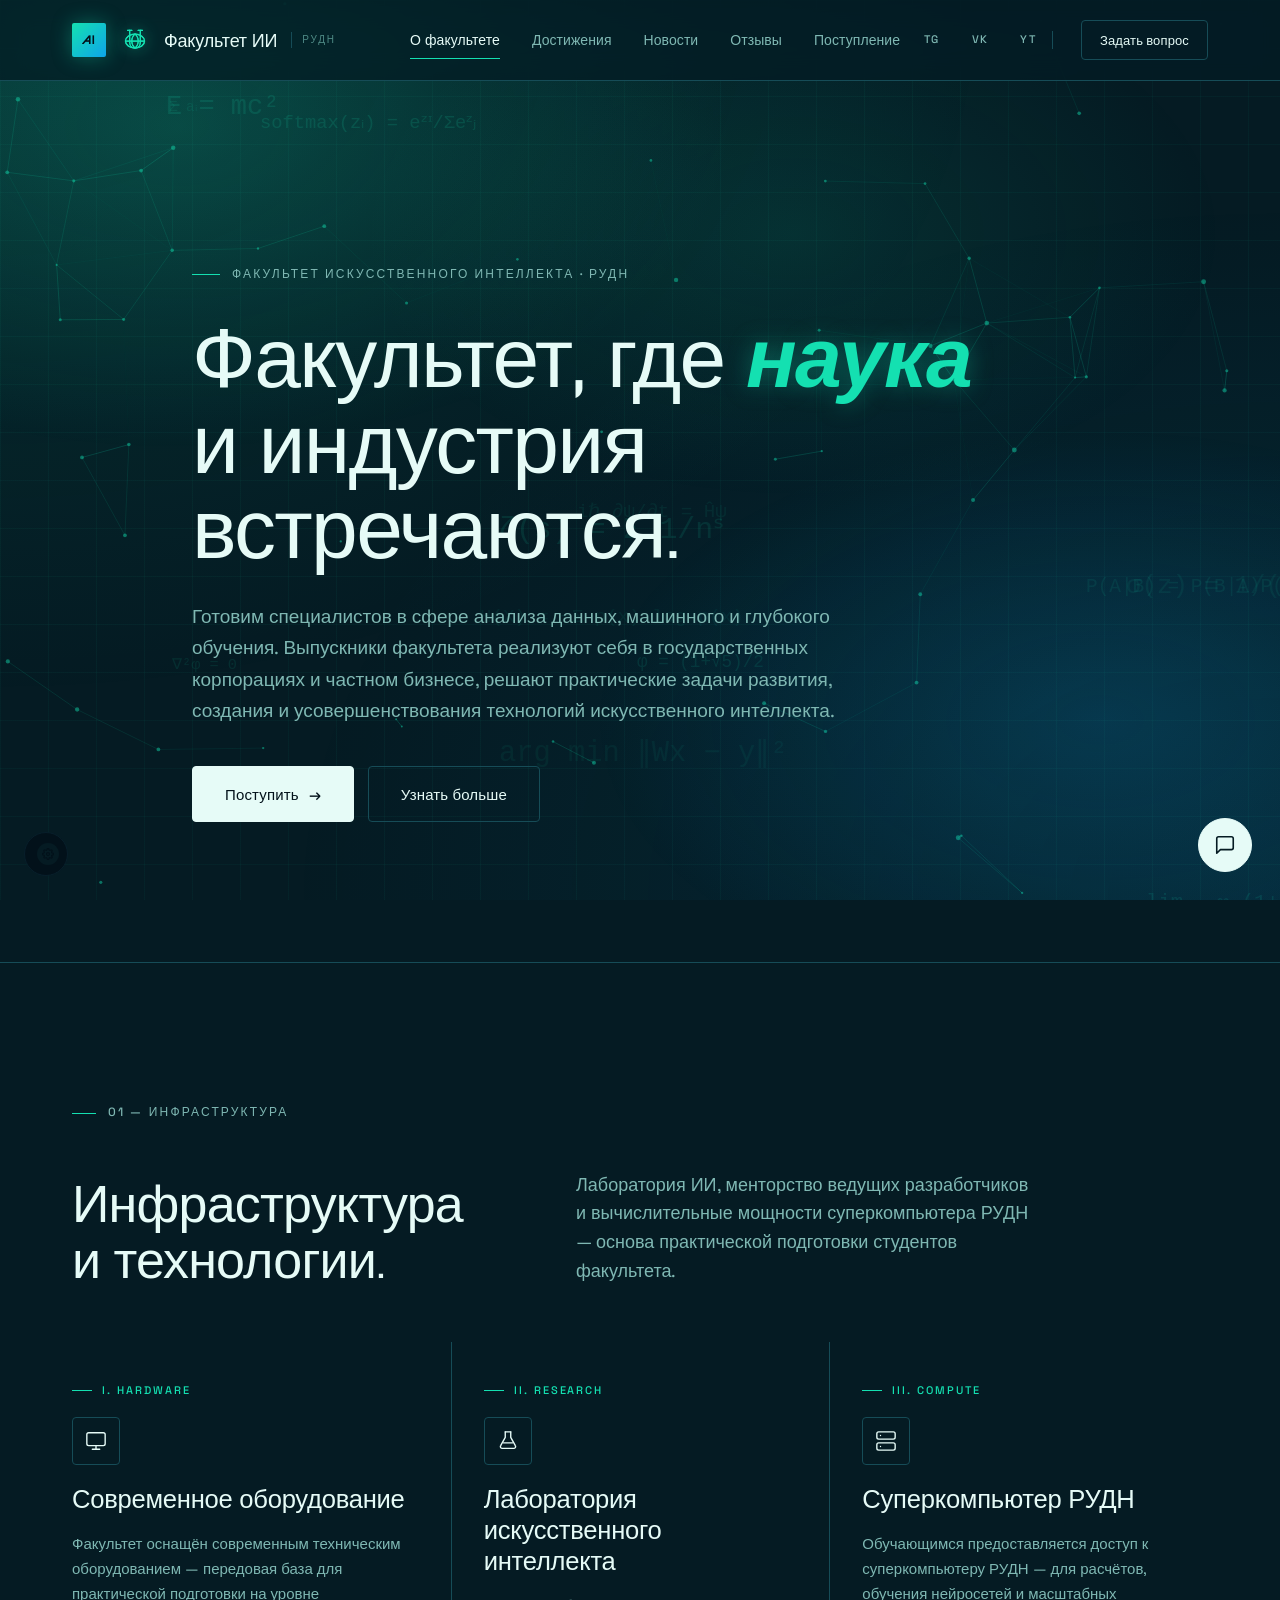
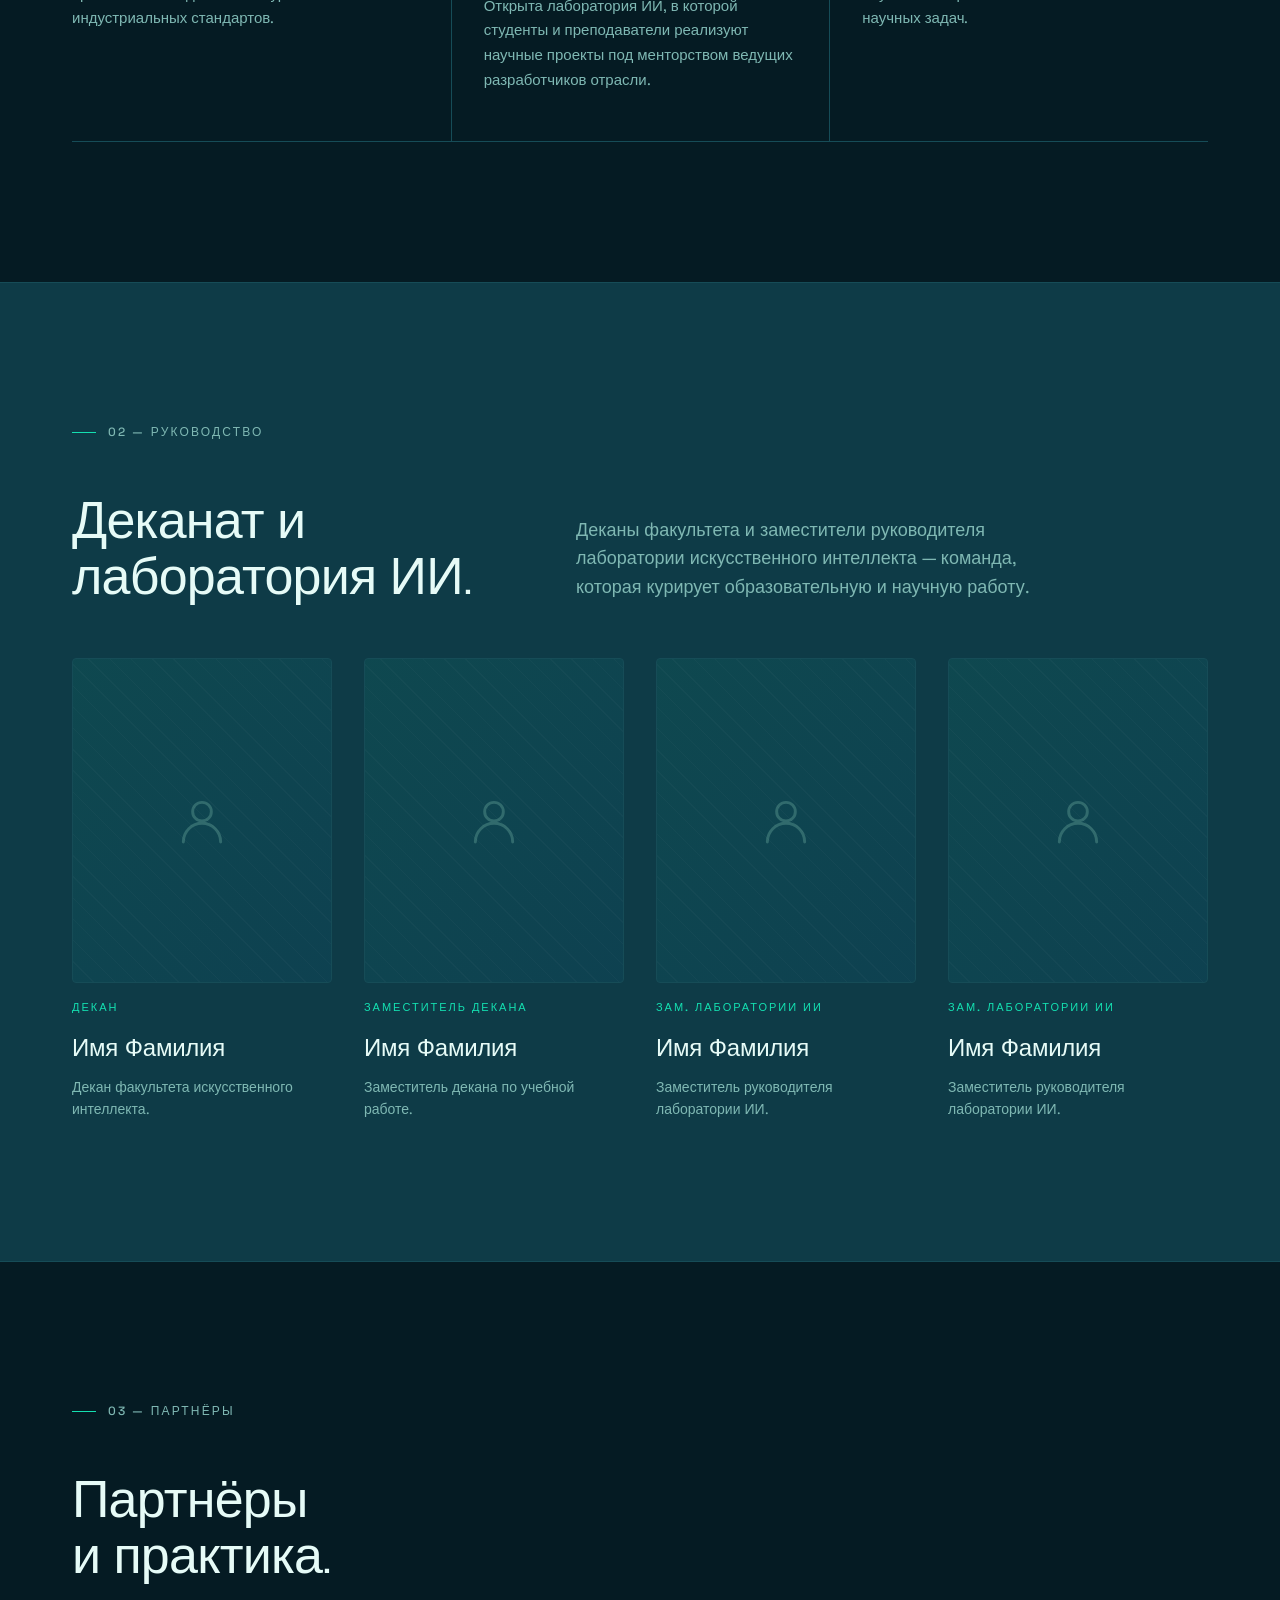
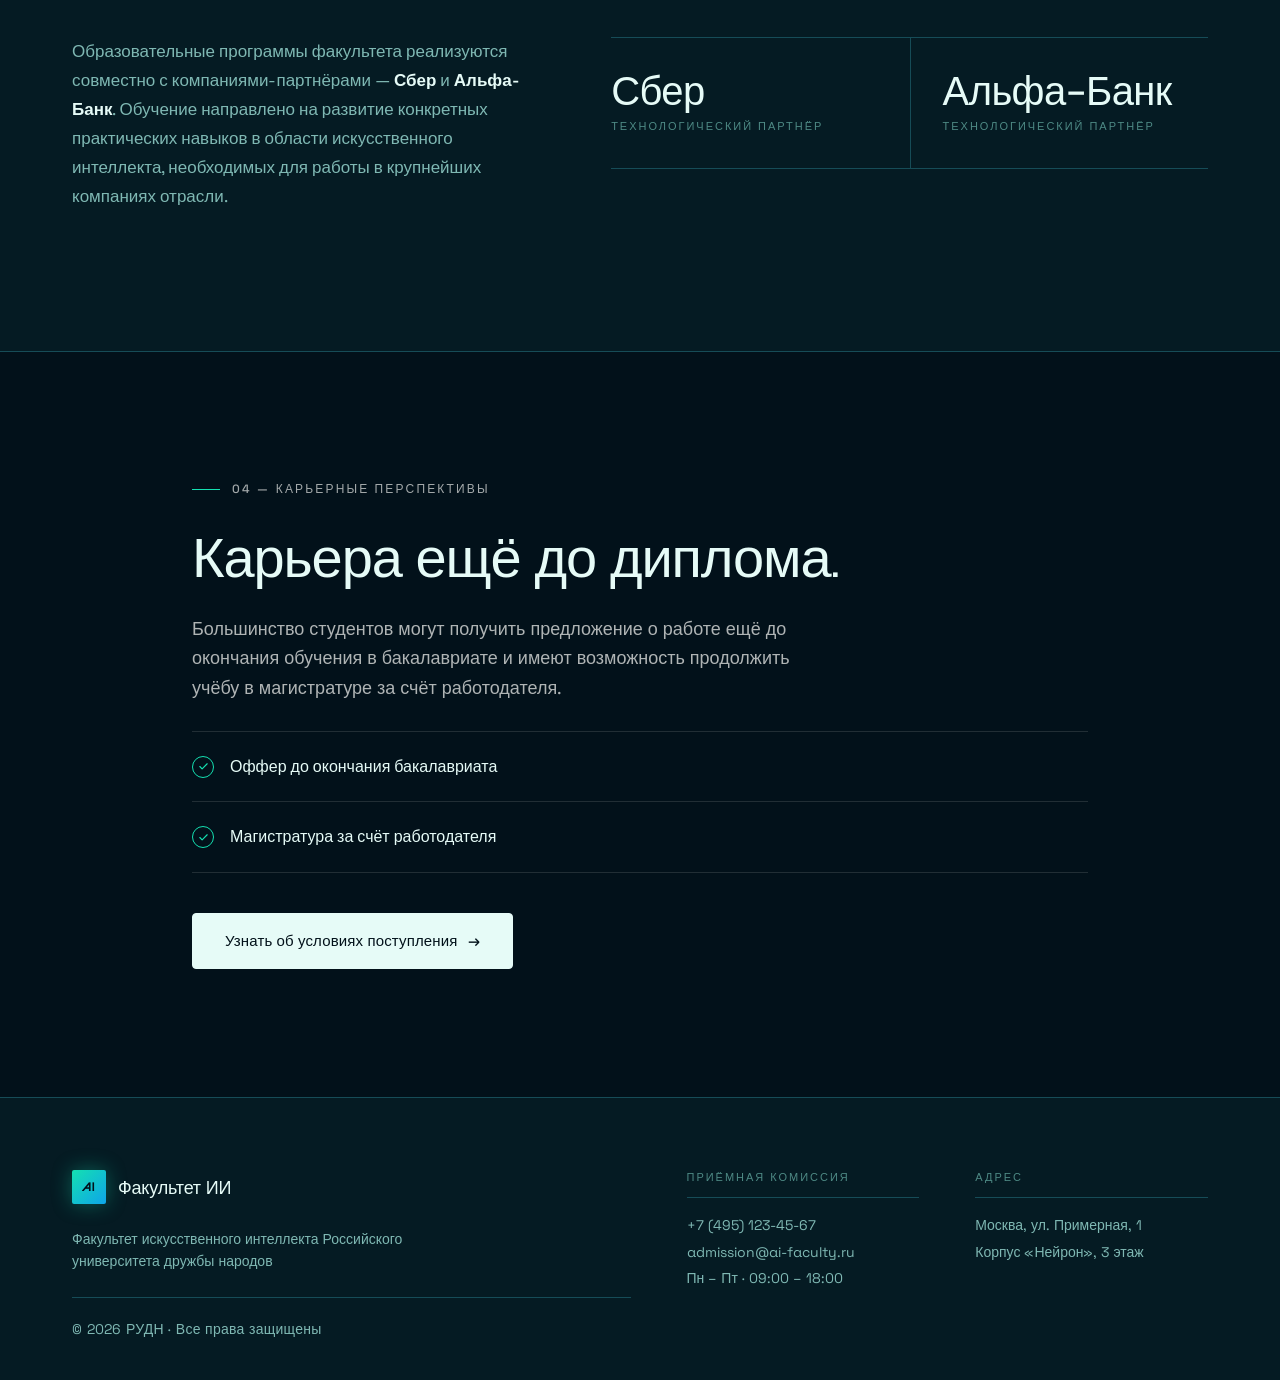
==== commit 8cde793d: "Add dean office hours, leadership photos, header socials - index.html: replace hero meta "Формат" it" ====
--- a/about.html
+++ b/about.html
@@ -466,6 +466,12 @@
         </ul>
       </nav>
 
+      <div class="header__socials" aria-label="Соцсети">
+        <a href="#" class="header__social" aria-label="Telegram">TG</a>
+        <a href="#" class="header__social" aria-label="VKontakte">VK</a>
+        <a href="#" class="header__social" aria-label="YouTube">YT</a>
+      </div>
+
       <button class="btn btn--outline btn--sm header__cta" onclick="openChat()">Задать вопрос</button>
 
       <button class="header__burger" id="burger" aria-label="Открыть меню">
@@ -485,6 +491,11 @@
       <li><a href="reviews.html" class="sidebar__link">Отзывы</a></li>
       <li><a href="admission.html" class="sidebar__link">Поступление</a></li>
     </ul>
+    <div class="sidebar__socials" aria-label="Соцсети">
+      <a href="#" class="sidebar__social">Telegram</a>
+      <a href="#" class="sidebar__social">VK</a>
+      <a href="#" class="sidebar__social">YouTube</a>
+    </div>
   </nav>
 
   <main>
@@ -582,12 +593,81 @@
       </div>
     </section>
 
-    <!-- 3. ПАРТНЁРЫ И ПРАКТИКА -->
-    <section class="about-section about-section--alt" aria-labelledby="partners-title" data-tile="partners-section">
+    <!-- 3. РУКОВОДСТВО -->
+    <section class="about-section about-section--alt" aria-labelledby="leadership-title" data-tile="leadership-section">
       <div class="container">
 
         <header class="about-section__head">
-          <span class="about-section__eyebrow">02 — Партнёры</span>
+          <span class="about-section__eyebrow">02 — Руководство</span>
+          <h2 class="about-section__title" id="leadership-title">
+            Деканат и лаборатория ИИ.
+          </h2>
+          <p class="about-section__intro">
+            Деканы факультета и заместители руководителя лаборатории искусственного
+            интеллекта — команда, которая курирует образовательную и научную работу.
+          </p>
+        </header>
+
+        <div class="leadership-grid">
+
+          <article class="leadership-card" data-tile="leadership-dean">
+            <div class="leadership-card__photo" aria-hidden="true">
+              <svg viewBox="0 0 24 24">
+                <circle cx="12" cy="8" r="4"/>
+                <path d="M4 21c0-4.4 3.6-8 8-8s8 3.6 8 8"/>
+              </svg>
+            </div>
+            <span class="leadership-card__role">Декан</span>
+            <h3 class="leadership-card__name">Имя Фамилия</h3>
+            <p class="leadership-card__caption">Декан факультета искусственного интеллекта.</p>
+          </article>
+
+          <article class="leadership-card" data-tile="leadership-vice-dean">
+            <div class="leadership-card__photo" aria-hidden="true">
+              <svg viewBox="0 0 24 24">
+                <circle cx="12" cy="8" r="4"/>
+                <path d="M4 21c0-4.4 3.6-8 8-8s8 3.6 8 8"/>
+              </svg>
+            </div>
+            <span class="leadership-card__role">Заместитель декана</span>
+            <h3 class="leadership-card__name">Имя Фамилия</h3>
+            <p class="leadership-card__caption">Заместитель декана по учебной работе.</p>
+          </article>
+
+          <article class="leadership-card" data-tile="leadership-lab-deputy-1">
+            <div class="leadership-card__photo" aria-hidden="true">
+              <svg viewBox="0 0 24 24">
+                <circle cx="12" cy="8" r="4"/>
+                <path d="M4 21c0-4.4 3.6-8 8-8s8 3.6 8 8"/>
+              </svg>
+            </div>
+            <span class="leadership-card__role">Зам. лаборатории ИИ</span>
+            <h3 class="leadership-card__name">Имя Фамилия</h3>
+            <p class="leadership-card__caption">Заместитель руководителя лаборатории ИИ.</p>
+          </article>
+
+          <article class="leadership-card" data-tile="leadership-lab-deputy-2">
+            <div class="leadership-card__photo" aria-hidden="true">
+              <svg viewBox="0 0 24 24">
+                <circle cx="12" cy="8" r="4"/>
+                <path d="M4 21c0-4.4 3.6-8 8-8s8 3.6 8 8"/>
+              </svg>
+            </div>
+            <span class="leadership-card__role">Зам. лаборатории ИИ</span>
+            <h3 class="leadership-card__name">Имя Фамилия</h3>
+            <p class="leadership-card__caption">Заместитель руководителя лаборатории ИИ.</p>
+          </article>
+
+        </div>
+      </div>
+    </section>
+
+    <!-- 4. ПАРТНЁРЫ И ПРАКТИКА -->
+    <section class="about-section" aria-labelledby="partners-title" data-tile="partners-section">
+      <div class="container">
+
+        <header class="about-section__head">
+          <span class="about-section__eyebrow">03 — Партнёры</span>
           <h2 class="about-section__title" id="partners-title">
             Партнёры и практика.
           </h2>
@@ -623,7 +703,7 @@
     <section class="career-cta" aria-labelledby="career-title" data-tile="career-cta">
       <div class="container career-cta__inner">
 
-        <span class="career-cta__eyebrow">03 — Карьерные перспективы</span>
+        <span class="career-cta__eyebrow">04 — Карьерные перспективы</span>
 
         <h2 class="career-cta__title" id="career-title">
           Карьера ещё до диплома.
@@ -684,14 +764,6 @@
         <p>Корпус «Нейрон», 3 этаж</p>
       </div>
 
-      <div class="footer__col">
-        <h4 class="footer__heading">Соцсети</h4>
-        <div class="footer__socials">
-          <a href="#" class="footer__social" aria-label="Telegram">Telegram</a>
-          <a href="#" class="footer__social" aria-label="VKontakte">VK</a>
-          <a href="#" class="footer__social" aria-label="YouTube">YouTube</a>
-        </div>
-      </div>
     </div>
   </footer>
 
--- a/style.css
+++ b/style.css
@@ -1837,7 +1837,7 @@
   }
 
   .footer__inner {
-    grid-template-columns: 2.4fr 1fr 1fr 1fr;
+    grid-template-columns: 2.4fr 1fr 1fr;
     gap: 56px;
   }
 
@@ -1883,6 +1883,162 @@
   outline: 2px solid var(--accent);
   outline-offset: 3px;
   border-radius: var(--radius-sm);
+}
+
+/* ===== HEADER SOCIALS =====
+   Соцсети в шапке сайта: компактные текстовые ссылки между навигацией
+   и CTA. Скрыты на мобиле — на маленьких экранах живут внутри сайдбара. */
+.header__socials {
+  display: none;
+  align-items: center;
+  gap: 16px;
+  padding-right: 4px;
+  margin-right: 4px;
+  border-right: 1px solid var(--rule);
+}
+
+.header__social {
+  font-family: var(--font-sans);
+  font-size: 11px;
+  font-weight: 500;
+  letter-spacing: 0.12em;
+  text-transform: uppercase;
+  color: var(--muted);
+  padding-right: 16px;
+  transition: color var(--t);
+}
+
+.header__social:last-child {
+  padding-right: 12px;
+}
+
+.header__social:hover {
+  color: var(--accent);
+}
+
+@media (min-width: 1024px) {
+  .header__socials {
+    display: inline-flex;
+  }
+}
+
+/* ===== SIDEBAR SOCIALS =====
+   Соцсети внутри мобильного сайдбара, под навигацией. */
+.sidebar__socials {
+  margin-top: auto;
+  padding-top: 24px;
+  display: flex;
+  gap: 20px;
+  border-top: 1px solid var(--rule);
+}
+
+.sidebar__social {
+  font-family: var(--font-sans);
+  font-size: 12px;
+  font-weight: 500;
+  letter-spacing: 0.12em;
+  text-transform: uppercase;
+  color: var(--muted);
+  padding-bottom: 2px;
+  border-bottom: 1px solid var(--rule);
+  transition: color var(--t), border-color var(--t);
+}
+
+.sidebar__social:hover {
+  color: var(--accent);
+  border-color: var(--accent);
+}
+
+/* ===== LEADERSHIP (about.html) =====
+   Сетка с фотографиями деканов и замов лаборатории. */
+.leadership-grid {
+  display: grid;
+  grid-template-columns: 1fr;
+  gap: 32px;
+}
+
+.leadership-card {
+  display: flex;
+  flex-direction: column;
+  gap: 16px;
+}
+
+.leadership-card__photo {
+  position: relative;
+  aspect-ratio: 4 / 5;
+  background: linear-gradient(135deg, rgba(20, 224, 177, 0.08), rgba(14, 165, 233, 0.06));
+  border: 1px solid var(--rule);
+  border-radius: var(--radius);
+  overflow: hidden;
+  display: flex;
+  align-items: center;
+  justify-content: center;
+  color: var(--muted-2);
+}
+
+.leadership-card__photo::after {
+  content: '';
+  position: absolute;
+  inset: 0;
+  background:
+    repeating-linear-gradient(
+      45deg,
+      transparent 0 14px,
+      rgba(250, 250, 247, 0.025) 14px 15px
+    );
+  pointer-events: none;
+}
+
+.leadership-card__photo svg {
+  width: 56px;
+  height: 56px;
+  stroke: currentColor;
+  fill: none;
+  stroke-width: 1.25;
+  stroke-linecap: round;
+  stroke-linejoin: round;
+  opacity: 0.55;
+}
+
+.leadership-card__role {
+  font-family: var(--font-sans);
+  font-size: 11px;
+  font-weight: 500;
+  letter-spacing: 0.18em;
+  text-transform: uppercase;
+  color: var(--accent);
+}
+
+.leadership-card__name {
+  font-family: var(--font-serif);
+  font-weight: 400;
+  font-size: clamp(20px, 2vw, 24px);
+  line-height: 1.2;
+  letter-spacing: -0.01em;
+  color: var(--ink);
+  margin: 0;
+}
+
+.leadership-card__caption {
+  font-family: var(--font-sans);
+  font-size: 14px;
+  line-height: 1.55;
+  color: var(--muted);
+  margin: 0;
+}
+
+@media (min-width: 640px) {
+  .leadership-grid {
+    grid-template-columns: repeat(2, 1fr);
+    gap: 32px;
+  }
+}
+
+@media (min-width: 1024px) {
+  .leadership-grid {
+    grid-template-columns: repeat(4, 1fr);
+    gap: 32px;
+  }
 }
 
 /* ===== DARK THEME — тема всегда тёмная (AI Tech), системные настройки не переопределяют. ===== */
